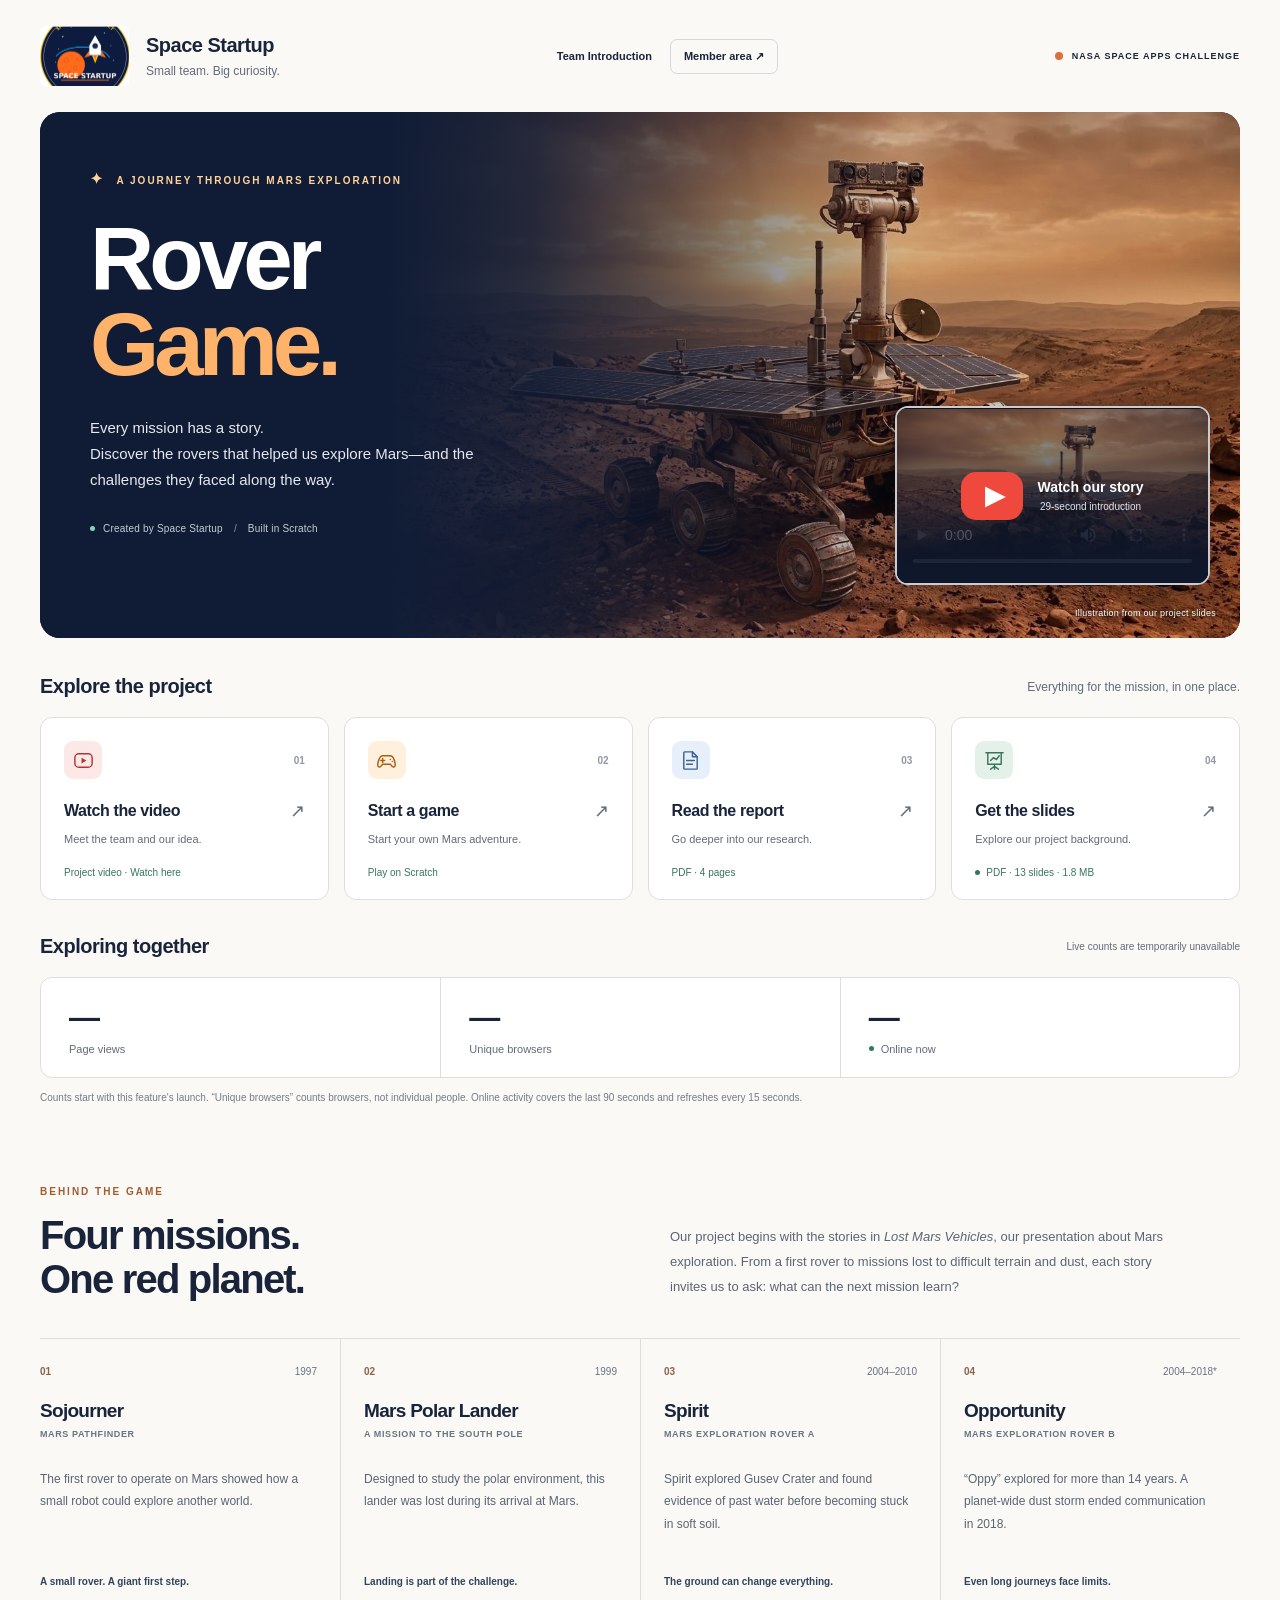
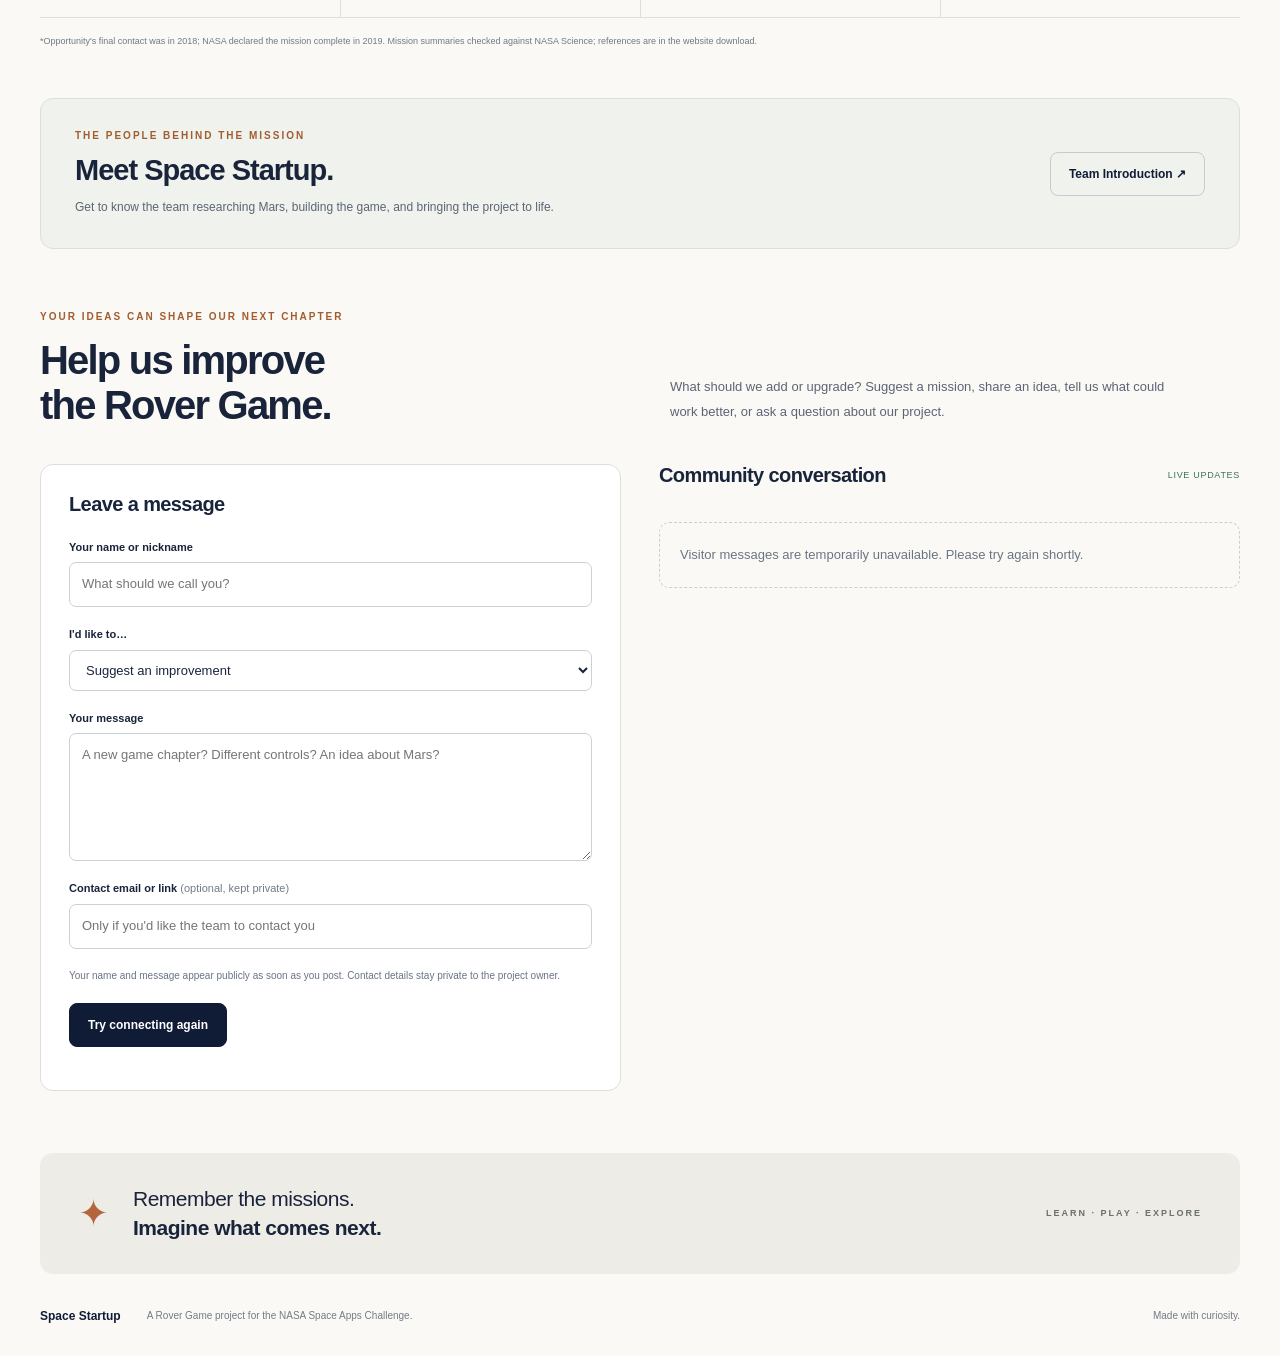
==== index.html @ f933e81b "Update Rover game link and connect report and slide PDFs" ====
<!doctype html>
<html lang="en">
<head>
  <meta charset="utf-8">
  <meta name="viewport" content="width=device-width, initial-scale=1">
  <meta name="theme-color" content="#101c36">
  <meta name="description" content="Explore the stories of Mars missions with Space Startup's Rover Game. Find our Scratch game, project video, report, and presentation.">
  <title>Rover Game | Space Startup</title>
  <link rel="icon" href="assets/space-startup-logo.png" type="image/png">
  <link rel="stylesheet" href="styles.css?v=community-20261114">
  <script src="links.js?v=resources-20261115" defer></script>
  <script src="community.js" defer></script>
</head>
<body>
  <a class="skip-link" href="#main">Skip to content</a>
  <header class="site-header wrap">
    <div class="brand">
      <img src="assets/space-startup-logo.png" width="89" height="61" alt="Space Startup team logo">
      <div><strong>Space Startup</strong><span>Small team. Big curiosity.</span></div>
    </div>
    <nav class="header-links" aria-label="Project navigation"><a href="team.html">Team Introduction</a><a href="https://space-startup-rover.lichen676.chatgpt.site/members" target="_blank" rel="noopener noreferrer">Member area ↗</a></nav>
    <span class="challenge"><span class="orbit-dot" aria-hidden="true"></span>NASA Space Apps Challenge</span>
  </header>

  <main id="main">
    <section class="hero wrap" aria-labelledby="project-title">
      <img class="hero-image" src="assets/rover-hero.webp" width="1376" height="768" alt="Illustration of a rover on a rocky Martian landscape, from our project presentation" fetchpriority="high">
      <div class="hero-shade"></div>
      <div class="hero-content">
        <p class="eyebrow"><span aria-hidden="true">✦</span> A journey through Mars exploration</p>
        <h1 id="project-title"><a href="https://scratch.mit.edu/projects/1440501370" target="_blank" rel="noopener noreferrer" style="text-decoration:none">Rover<span>Game.</span></a></h1>
        <p class="hero-intro">Every mission has a story.<br>Discover the rovers that helped us explore Mars—and the challenges they faced along the way.</p>
        <div class="mission-tag"><span class="tag-dot" aria-hidden="true"></span> Created by Space Startup <span aria-hidden="true">/</span> Built in Scratch</div>
      </div>
      <div class="hero-video" id="project-video">
        <video id="banner-video" controls playsinline preload="metadata" poster="assets/rover-hero.webp" aria-label="Space Startup project introduction">
          <source src="https://space-startup-rover.lichen676.chatgpt.site/media/112.mp4" type="video/mp4">
          Your browser cannot play this video. <a href="https://space-startup-rover.lichen676.chatgpt.site/media/112.mp4">Open the project video</a>.
        </video>
        <button class="video-start" id="video-start" type="button" aria-label="Play our 29-second project introduction"><span class="play-disc" aria-hidden="true">▶</span><span>Watch our story <small>29-second introduction</small></span></button>
      </div>
      <span class="image-caption">Illustration from our project slides</span>
    </section>

    <section class="resources wrap" aria-labelledby="resources-title">
      <div class="section-top"><h2 id="resources-title">Explore the project</h2><span>Everything for the mission, in one place.</span></div>
      <div class="resource-grid">
        <a id="youtube-link" class="resource available" href="https://space-startup-rover.lichen676.chatgpt.site/media/112.mp4" target="_blank" rel="noopener noreferrer" aria-describedby="youtube-status">
          <div class="resource-top"><span class="resource-icon video-icon" aria-hidden="true"><svg viewBox="0 0 24 24"><rect x="3" y="5" width="18" height="14" rx="4"/><path d="m10 9 5 3-5 3Z"/></svg></span><span class="resource-number">01</span></div>
          <h3>Watch the video <span aria-hidden="true">↗</span></h3><p>Meet the team and our idea.</p><span id="youtube-status" class="link-status">Project video · Watch here</span>
        </a>
        <a id="scratch-link" class="resource available" href="https://scratch.mit.edu/projects/1440501370" target="_blank" rel="noopener noreferrer" aria-describedby="scratch-status">
          <div class="resource-top"><span class="resource-icon game-icon" aria-hidden="true"><svg viewBox="0 0 24 24"><path d="M8 7h8c3 0 4 3 5 8 .7 4-2 5-4 2l-1-1H8l-1 1c-2 3-4.7 2-4-2 1-5 2-8 5-8Z"/><path d="M8 10v4m-2-2h4m6-1h.01M18 13h.01"/></svg></span><span class="resource-number">02</span></div>
          <h3>Start a game <span aria-hidden="true">↗</span></h3><p>Start your own Mars adventure.</p><span id="scratch-status" class="link-status">Play on Scratch</span>
        </a>
        <a id="report-link" class="resource available" href="assets/mars%20rover%20story.docx.pdf" target="_blank" rel="noopener noreferrer" aria-describedby="report-status">
          <div class="resource-top"><span class="resource-icon report-icon" aria-hidden="true"><svg viewBox="0 0 24 24"><path d="M14 3H6a1 1 0 0 0-1 1v16a1 1 0 0 0 1 1h12a1 1 0 0 0 1-1V8Z"/><path d="M14 3v5h5M8 12h8m-8 4h6"/></svg></span><span class="resource-number">03</span></div>
          <h3>Read the report <span aria-hidden="true">↗</span></h3><p>Go deeper into our research.</p><span id="report-status" class="link-status">PDF · 4 pages</span>
        </a>
        <a class="resource available" href="assets/Rover%20presentation%202026.pdf" target="_blank" rel="noopener noreferrer" aria-describedby="slides-status">
          <div class="resource-top"><span class="resource-icon slides-icon" aria-hidden="true"><svg viewBox="0 0 24 24"><path d="M3 4h18M5 4v12h14V4M12 16v5m-4 0 4-3 4 3M8 12l3-3 3 2 3-4"/></svg></span><span class="resource-number">04</span></div>
          <h3>Get the slides <span aria-hidden="true">↗</span></h3><p>Explore our project background.</p><span id="slides-status" class="link-status"><span class="ready-dot" aria-hidden="true"></span> PDF · 13 slides · 1.8 MB</span>
        </a>
      </div>
    </section>

    <section class="visitor-section wrap" aria-labelledby="visitor-title">
      <div class="section-top"><h2 id="visitor-title">Exploring together</h2><span id="visitor-state">Connecting to live counts…</span></div>
      <div class="visitor-grid" aria-live="off"><div><strong id="count-visits">—</strong><span>Page views</span></div><div><strong id="count-browsers">—</strong><span>Unique browsers</span></div><div><strong id="count-online">—</strong><span><i class="ready-dot" aria-hidden="true"></i> Online now</span></div></div>
      <p class="visitor-note">Counts start with this feature's launch. “Unique browsers” counts browsers, not individual people. Online activity covers the last 90 seconds and refreshes every 15 seconds.</p>
    </section>

    <section class="background wrap" aria-labelledby="background-title">
      <div class="background-heading"><div><p class="eyebrow dark">Behind the game</p><h2 id="background-title">Four missions.<br>One red planet.</h2></div><p>Our project begins with the stories in <em>Lost Mars Vehicles</em>, our presentation about Mars exploration. From a first rover to missions lost to difficult terrain and dust, each story invites us to ask: what can the next mission learn?</p></div>
      <div class="mission-grid">
        <article class="mission"><div class="mission-year">01 <span>1997</span></div><h3>Sojourner</h3><span class="mission-label">Mars Pathfinder</span><p>The first rover to operate on Mars showed how a small robot could explore another world.</p><span class="lesson">A small rover. A giant first step.</span></article>
        <article class="mission"><div class="mission-year">02 <span>1999</span></div><h3>Mars Polar Lander</h3><span class="mission-label">A mission to the south pole</span><p>Designed to study the polar environment, this lander was lost during its arrival at Mars.</p><span class="lesson">Landing is part of the challenge.</span></article>
        <article class="mission"><div class="mission-year">03 <span>2004–2010</span></div><h3>Spirit</h3><span class="mission-label">Mars Exploration Rover A</span><p>Spirit explored Gusev Crater and found evidence of past water before becoming stuck in soft soil.</p><span class="lesson">The ground can change everything.</span></article>
        <article class="mission"><div class="mission-year">04 <span>2004–2018*</span></div><h3>Opportunity</h3><span class="mission-label">Mars Exploration Rover B</span><p>“Oppy” explored for more than 14 years. A planet-wide dust storm ended communication in 2018.</p><span class="lesson">Even long journeys face limits.</span></article>
      </div>
      <p class="mission-note">*Opportunity's final contact was in 2018; NASA declared the mission complete in 2019. Mission summaries checked against NASA Science; references are in the website download.</p>
    </section>

    <section class="team-preview wrap">
      <div><p class="eyebrow dark">The people behind the mission</p><h2>Meet Space Startup.</h2><p>Get to know the team researching Mars, building the game, and bringing the project to life.</p></div><a class="project-button secondary" href="team.html">Team Introduction ↗</a>
    </section>

    <section class="community wrap" id="community" aria-labelledby="community-title">
      <div class="background-heading"><div><p class="eyebrow dark">Your ideas can shape our next chapter</p><h2 id="community-title">Help us improve<br>the Rover Game.</h2></div><p>What should we add or upgrade? Suggest a mission, share an idea, tell us what could work better, or ask a question about our project.</p></div>
      <div class="community-grid">
        <form id="review-form" class="review-form">
          <h3>Leave a message</h3>
          <label>Your name or nickname<input name="name" required minlength="2" maxlength="50" autocomplete="nickname" placeholder="What should we call you?"></label>
          <label>I'd like to…<select name="kind"><option value="suggestion">Suggest an improvement</option><option value="question">Ask a question</option><option value="comment">Share feedback</option></select></label>
          <label>Your message<textarea name="message" required minlength="10" maxlength="2000" rows="5" placeholder="A new game chapter? Different controls? An idea about Mars?"></textarea></label>
          <label>Contact email or link <span class="optional">(optional, kept private)</span><input name="contact" maxlength="200" placeholder="Only if you'd like the team to contact you"></label>
          <div class="form-trap" aria-hidden="true"><label>Website<input name="website" tabindex="-1" autocomplete="off"></label></div>
          <p class="form-note">Your name and message appear publicly as soon as you post. Contact details stay private to the project owner.</p>
          <button class="project-button" id="review-submit" type="submit" disabled>Connecting…</button><p id="review-status" role="status" aria-live="polite"></p>
        </form>
        <div class="conversation"><div class="conversation-heading"><h3>Community conversation</h3><span class="live-badge">Live updates</span></div><div id="review-feed" aria-live="polite"><p class="empty-state">Loading visitor messages…</p></div><button class="project-button secondary" id="more-reviews" type="button" hidden>Load earlier messages</button></div>
      </div>
    </section>

    <section class="closing wrap" aria-label="Our project purpose"><span class="closing-star" aria-hidden="true">✦</span><p>Remember the missions.<br><strong>Imagine what comes next.</strong></p><span class="closing-label">LEARN · PLAY · EXPLORE</span></section>
  </main>

  <footer class="site-footer wrap"><strong>Space Startup</strong><span>A Rover Game project for the NASA Space Apps Challenge.</span><span class="footer-end">Made with curiosity.</span></footer>
</body>
</html>
---- styles.css ----
:root{--navy:#101c36;--ink:#19243b;--muted:#626b79;--paper:#faf9f6;--orange:#ffae62;--line:#dedfdc}*{box-sizing:border-box}html{scroll-behavior:smooth}body{margin:0;background:var(--paper);color:var(--ink);font-family:Arial,Helvetica,sans-serif;-webkit-font-smoothing:antialiased}.wrap{width:min(1200px,calc(100% - 64px));margin-inline:auto}a{color:inherit}.skip-link{position:absolute;top:-80px;left:16px;z-index:10;background:white;padding:14px}.skip-link:focus{top:10px}:focus-visible{outline:3px solid #007c9a;outline-offset:5px}.site-header{display:flex;align-items:center;justify-content:space-between;min-height:112px;gap:24px}.brand{display:flex;align-items:center;gap:17px}.brand img{object-fit:contain;border-radius:6px}.brand strong{display:block;font-size:20px;letter-spacing:-.5px}.brand span{display:block;font-size:12px;color:var(--muted);margin-top:7px}.challenge{display:flex;align-items:center;gap:9px;font-size:11px;font-weight:700;letter-spacing:1.4px;text-transform:uppercase}.orbit-dot{width:8px;height:8px;background:#da6f3c;border-radius:100%}.hero{position:relative;isolation:isolate;min-height:526px;overflow:hidden;border-radius:20px;background:var(--navy)}.hero-image{position:absolute;z-index:-3;width:74%;height:100%;inset:0 0 0 auto;object-fit:cover;object-position:58% center}.hero-shade{position:absolute;inset:0;z-index:-2;background:linear-gradient(90deg,#101c36 1%,#101c36 29%,rgba(16,28,54,.88) 41%,rgba(16,28,54,.16) 72%,rgba(16,28,54,.06))}.hero-content{padding:55px 50px 54px;width:58%;color:white}.eyebrow{margin:0 0 24px;color:#ffd399;font-size:10px;font-weight:700;letter-spacing:2px;line-height:1.6;text-transform:uppercase}.eyebrow span{margin-right:7px;font-size:15px}h1{font-size:89px;line-height:.97;letter-spacing:-5px;margin:0 0 27px;font-weight:800}h1 span{display:block;color:#ffb26a}.hero-intro{max-width:385px;line-height:1.75;font-size:15px;color:#e5e8ee;margin:0}.mission-tag{display:flex;align-items:center;gap:8px;flex-wrap:wrap;margin-top:30px;font-size:10px;letter-spacing:.2px;color:#c6ccd8}.tag-dot{height:5px;width:5px;flex:none;border-radius:50%;background:#80d4c0}.mission-tag>span:last-child{color:#8992a5;margin-inline:3px}.image-caption{position:absolute;bottom:20px;right:24px;font-size:9px;letter-spacing:.25px;color:#fff;text-shadow:0 1px 4px #000}.resources{padding-top:37px}.section-top{display:flex;justify-content:space-between;align-items:center;gap:20px;margin-bottom:19px}.section-top h2{font-size:20px;margin:0;letter-spacing:-.5px}.section-top>span{font-size:12px;color:var(--muted)}.resource-grid{display:grid;grid-template-columns:repeat(4,minmax(0,1fr));gap:15px}.resource{display:block;min-width:0;padding:23px 23px 21px;border:1px solid var(--line);border-radius:12px;background:#fff;text-decoration:none;transition:transform .18s,border-color .18s,box-shadow .18s}.resource.pending{cursor:default}.resource.available:hover{transform:translateY(-4px);border-color:#b4b9c3;box-shadow:0 8px 24px #1420390c}.resource-top{display:flex;align-items:center;justify-content:space-between;margin-bottom:21px}.resource-number{font-size:10px;color:#9298a2;font-weight:600}.resource-icon{display:flex;align-items:center;justify-content:center;width:38px;height:38px;border-radius:9px}.resource-icon svg{width:23px;height:23px;stroke:currentColor;stroke-width:1.5;stroke-linejoin:round;stroke-linecap:round;fill:none}.video-icon{background:#fce8e6;color:#b73338}.video-icon svg path{fill:currentColor;stroke:none}.game-icon{background:#fff0dd;color:#a76011}.report-icon{background:#e7effa;color:#3a6394}.slides-icon{background:#e4f1e9;color:#37765b}.resource h3{margin:0 0 9px;font-size:16px;letter-spacing:-.4px;display:flex;align-items:center;justify-content:space-between;gap:6px}.resource h3 span{font-size:18px;font-weight:400;color:#626c7a}.resource>p{font-size:11px;line-height:1.6;margin:0 0 18px;color:var(--muted)}.link-status{display:flex;align-items:center;gap:6px;font-size:10px;font-weight:500;color:#68717e}.available .link-status{color:#37765b}.ready-dot{width:5px;height:5px;flex:none;background:#37765b;border-radius:50%}.background{padding-top:78px;padding-bottom:49px}.background-heading{display:grid;grid-template-columns:1fr 1fr;gap:60px;align-items:end;margin-bottom:36px}.eyebrow.dark{color:#a25c2e;margin-bottom:13px}.background-heading h2{font-size:40px;line-height:1.12;letter-spacing:-1.8px;margin:0}.background-heading>p{font-size:13px;line-height:1.9;color:#5c6574;max-width:495px;margin:0 0 3px}.mission-grid{display:grid;grid-template-columns:repeat(4,minmax(0,1fr));border-top:1px solid var(--line);border-bottom:1px solid var(--line)}.mission{padding:27px 23px 27px 0;min-width:0}.mission+.mission{border-left:1px solid var(--line);padding-left:23px}.mission-year{display:flex;justify-content:space-between;font-size:10px;color:#8f6348;font-weight:700;margin-bottom:23px}.mission-year span{font-weight:400;color:#6b7280}.mission h3{margin:0 0 7px;font-size:19px;letter-spacing:-.7px}.mission-label{display:block;font-size:9px;font-weight:700;color:#6a7380;text-transform:uppercase;letter-spacing:.6px;min-height:24px}.mission p{font-size:12px;line-height:1.85;color:#5a6473;margin:15px 0 18px;min-height:88px}.lesson{display:block;font-size:10px;line-height:1.6;font-weight:700;color:#34435c}.mission-note{margin:15px 0 0;font-size:9px;line-height:1.8;color:#707986;max-width:850px}.closing{display:flex;align-items:center;gap:24px;background:#edece7;padding:31px 38px;border-radius:13px}.closing-star{font-size:37px;color:#b5653d}.closing p{font-size:21px;line-height:1.4;margin:0;letter-spacing:-.5px}.closing p strong{font-weight:700}.closing-label{margin-left:auto;font-size:9px;font-weight:700;letter-spacing:2px;color:#6b706e}.site-footer{padding-block:33px 30px;display:flex;align-items:center;gap:26px;font-size:10px;color:#737b87;line-height:1.6}.site-footer strong{font-size:12px;color:var(--navy)}.footer-end{margin-left:auto}
@media(min-width:1500px){.wrap{width:1240px}.hero{min-height:555px}.hero-content{padding-top:62px}h1{font-size:96px}}
@media(max-width:1000px){.wrap{width:calc(100% - 44px)}.hero-content{padding-inline:36px;width:66%}h1{font-size:78px}.hero-image{width:85%}.hero-shade{background:linear-gradient(90deg,#101c36 1%,#101c36f0 30%,#101c3699 63%,#101c3622)}.resource{padding:19px 17px}.resource h3{font-size:14px}.link-status{font-size:9px}.background-heading{gap:35px}.mission{padding-right:16px}.mission+.mission{padding-left:16px}.mission h3{font-size:17px}.mission p{min-height:111px}}
@media(max-width:760px){.site-header{min-height:99px}.brand{gap:11px}.brand img{width:73px;height:50px}.brand strong{font-size:17px}.brand span{font-size:10px}.challenge{max-width:145px;font-size:9px;line-height:1.7;letter-spacing:1px}.hero{min-height:510px}.hero-content{width:82%;padding:43px 30px 68px}.hero-image{width:100%;object-position:68% center}.hero-shade{background:linear-gradient(90deg,#101c36f7,#101c36c4 52%,#101c3655)}h1{font-size:74px}.hero-intro{font-size:14px;max-width:350px}.resource-grid{grid-template-columns:repeat(2,minmax(0,1fr));gap:13px}.resource{padding:22px}.resource h3{font-size:16px}.resource>p{font-size:12px}.link-status{font-size:10px}.section-top>span{display:none}.background{padding-top:54px}.background-heading{grid-template-columns:1fr;gap:23px;margin-bottom:27px}.background-heading h2{font-size:36px}.background-heading>p{max-width:100%}.mission-grid{grid-template-columns:repeat(2,minmax(0,1fr))}.mission{padding:24px 22px 24px 0}.mission+.mission{padding-left:22px}.mission:nth-child(3){padding-left:0;border-left:0}.mission:nth-child(n+3){border-top:1px solid var(--line)}.mission p{min-height:67px}.mission h3{font-size:19px}.closing{padding:26px;gap:18px}.closing p{font-size:19px}.closing-label{display:none}.site-footer{gap:13px;flex-wrap:wrap}.footer-end{display:none}}
@media(max-width:420px){.wrap{width:calc(100% - 32px)}.brand span{display:none}.challenge{font-size:8px;max-width:126px}.brand img{width:65px;height:45px}.brand strong{font-size:15px}.site-header{min-height:86px;gap:12px}.hero{border-radius:13px;min-height:485px}.hero-content{width:100%;padding:35px 25px 61px}.eyebrow{font-size:9px;letter-spacing:1.3px}h1{font-size:69px;letter-spacing:-4px}.hero-intro{font-size:13px;max-width:285px}.mission-tag{max-width:240px;line-height:1.7}.image-caption{font-size:8px;right:16px;bottom:15px}.resources{padding-top:29px}.resource{padding:17px 14px}.resource h3{font-size:14px}.resource>p{font-size:10px}.link-status{font-size:9px}.resource-top{margin-bottom:17px}.mission{padding-right:15px}.mission+.mission{padding-left:15px}.mission h3{font-size:17px}.mission-label{font-size:8px;line-height:1.7}.mission p{font-size:11px;min-height:85px}.lesson{font-size:9px}.mission-year{font-size:9px}.closing{padding:23px 20px}.closing p{font-size:17px}.closing-star{font-size:28px}.site-footer{padding-block:25px}.site-footer>span{width:100%}}
@media(prefers-reduced-motion:reduce){html{scroll-behavior:auto}.resource{transition:none}}

/* Shared community features */
.header-links{display:flex;align-items:center;gap:18px;font-size:11px;font-weight:700}.header-links a{text-decoration:none;white-space:nowrap}.header-links a:last-child{padding:10px 13px;border:1px solid #d4d7dd;border-radius:7px}.challenge{font-size:9px;letter-spacing:1px}
.hero-video{position:absolute;right:30px;bottom:53px;width:315px;border:2px solid #ffffffc9;border-radius:13px;overflow:hidden;background:#0a1020;box-shadow:0 12px 40px #0005;scroll-margin-top:25px}.hero-video video{display:block;width:100%;aspect-ratio:16/9;object-fit:contain;background:#05080f}.video-start{position:absolute;inset:0;width:100%;display:flex;align-items:center;justify-content:center;gap:14px;background:linear-gradient(0deg,#111b32df,#111b3266);color:white;border:0;cursor:pointer;font:700 14px Arial}.video-start[hidden]{display:none}.play-disc{display:grid;place-items:center;width:62px;height:48px;border-radius:15px;background:#ef493e;color:white;font-size:25px;padding-left:4px}.video-start small{display:block;margin-top:6px;font-size:10px;font-weight:400;color:#e1e6ee}.hero-content{width:60%}.visitor-section{padding-top:35px}.visitor-grid{display:grid;grid-template-columns:repeat(3,1fr);border:1px solid var(--line);border-radius:12px;background:#fff}.visitor-grid>div{padding:22px 28px}.visitor-grid>div+div{border-left:1px solid var(--line)}.visitor-grid strong{display:block;font-size:31px;letter-spacing:-1px;font-variant-numeric:tabular-nums}.visitor-grid span{display:flex;align-items:center;gap:7px;color:var(--muted);font-size:11px;margin-top:7px}.visitor-note{font-size:10px;line-height:1.7;color:#747b86;margin:11px 0 0}.visitor-section .section-top>span{font-size:10px}.team-preview{display:flex;align-items:center;justify-content:space-between;gap:30px;padding:29px 34px;border:1px solid #dbdedb;background:#eff2ed;border-radius:13px;margin-bottom:60px}.team-preview .eyebrow{margin-bottom:10px}.team-preview h2{margin:0 0 10px;font-size:29px;letter-spacing:-1px}.team-preview p:last-child{font-size:12px;line-height:1.8;margin:0;color:#5c6574;max-width:650px}.project-button{display:inline-flex;align-items:center;justify-content:center;gap:7px;border:1px solid var(--navy);background:var(--navy);color:white;border-radius:8px;text-decoration:none;padding:12px 18px;cursor:pointer;font:700 12px/1.5 Arial;white-space:nowrap}.project-button.secondary{background:transparent;color:var(--navy);border-color:#c4cbd3}.project-button:disabled{opacity:.6;cursor:wait}.community{padding-bottom:62px}.community-grid{display:grid;grid-template-columns:1fr 1fr;gap:38px}.review-form{padding:28px;border:1px solid var(--line);background:#fff;border-radius:13px;align-self:start}.review-form h3,.conversation h3{margin:0 0 22px;font-size:20px;letter-spacing:-.6px}.review-form label{display:block;margin-bottom:18px;font-size:11px;font-weight:700;line-height:1.7}.optional{font-weight:400;color:#727b87}.review-form input,.review-form select,.review-form textarea{width:100%;display:block;font:13px/1.6 Arial;color:var(--ink);padding:11px 12px;border:1px solid #ccd1d7;background:#fff;border-radius:7px;margin-top:6px}.review-form textarea{resize:vertical}.form-note{font-size:10px;color:#697484;line-height:1.8;margin-bottom:18px}.form-trap{position:absolute;left:-10000px;width:1px;height:1px;overflow:hidden}.review-form #review-status{font-size:12px;line-height:1.7;margin:15px 0 0}.error-message{color:#a4382d!important}.conversation{min-width:0}.conversation-heading{display:flex;align-items:center;justify-content:space-between;gap:15px}.live-badge{font-size:9px;white-space:nowrap;letter-spacing:.7px;text-transform:uppercase;color:#37765b;margin-bottom:22px}.review-entry{padding:22px 0;border-top:1px solid var(--line)}.review-entry:first-child{padding-top:0;border-top:0}.review-entry h4{font-size:14px;margin:0}.review-meta{display:flex;align-items:center;flex-wrap:wrap;gap:8px;font-size:10px;color:#777f8b;margin:9px 0}.review-kind{padding:4px 7px;border-radius:5px;background:#e8eef5;color:#405a7c;font-size:9px;text-transform:capitalize}.review-message{font-size:13px;line-height:1.85;white-space:pre-wrap;overflow-wrap:anywhere;margin:10px 0 0}.team-reply{margin:15px 0 0;padding:13px 16px;background:#eaf0eb;border-radius:8px;font-size:12px;line-height:1.8;white-space:pre-wrap;overflow-wrap:anywhere}.team-reply strong{display:block;font-size:10px;margin-bottom:5px;color:#3e6752}.empty-state{font-size:13px;line-height:1.9;color:#6a7584;padding:20px;border:1px dashed #c9cfd5;border-radius:10px}.team-main{padding-block:35px 65px}.team-main h1{font-size:clamp(43px,6vw,70px);line-height:1.05;letter-spacing:-3px;margin:18px 0 23px;color:var(--navy)}.team-lead{font-size:15px;line-height:1.9;max-width:700px;color:#5c6778}.team-grid{display:grid;grid-template-columns:repeat(3,minmax(0,1fr));gap:24px;margin-top:35px}.member-card{border:1px solid var(--line);border-radius:14px;overflow:hidden;background:white;min-width:0}.member-photo{width:100%;height:230px;object-fit:cover;background:#eee;display:block}.member-copy{padding:24px}.member-copy h2{font-size:22px;letter-spacing:-.6px;margin:0 0 9px}.member-role{font-size:11px;font-weight:700;color:#a26038;line-height:1.7;margin:0 0 14px}.member-bio{font-size:13px;color:#5f6978;line-height:1.9;white-space:pre-wrap;overflow-wrap:anywhere}.member-github{display:inline-block;font-size:11px;color:#55647b;margin-top:12px}.team-notice{margin-top:40px;padding:22px 25px;border-radius:10px;background:#eceee8;font-size:12px;line-height:1.8}.team-notice a{font-weight:700}.team-grid>.empty-state{grid-column:1/-1}
@media(max-width:1050px){.challenge{display:none}.hero-content{width:65%}.hero-video{width:260px;right:24px;bottom:40px}.hero-intro{max-width:360px}.header-links{gap:14px}}
@media(max-width:760px){.hero-content{width:100%;padding-bottom:27px}.hero-video{position:relative;width:min(360px,calc(100% - 60px));right:auto;bottom:auto;margin:0 30px 46px}.hero{height:auto;min-height:0}.hero-image{height:100%}.hero-intro{max-width:420px}.hero .image-caption{bottom:15px}.header-links{font-size:10px;gap:13px}.header-links a:last-child{padding:8px}.community-grid{grid-template-columns:1fr;gap:30px}.team-preview{align-items:flex-start;padding:25px;flex-direction:column;margin-bottom:43px;gap:21px}.visitor-grid>div{padding:18px}.visitor-grid strong{font-size:26px}.visitor-grid span{font-size:10px}.team-grid{grid-template-columns:repeat(2,minmax(0,1fr))}.team-main{padding-top:25px}.member-photo{height:200px}}
@media(max-width:470px){.site-header{flex-wrap:wrap;padding-block:15px;gap:14px}.header-links{margin-left:auto;gap:12px}.header-links a:first-child{max-width:86px;white-space:normal;line-height:1.6}.brand{gap:8px}.brand strong{font-size:14px}.brand img{width:58px;height:40px}.hero-content{padding-bottom:24px}.hero-video{width:calc(100% - 50px);margin:0 25px 40px}.hero-intro{max-width:300px}.visitor-grid>div{padding:16px 12px}.visitor-grid span{font-size:9px}.visitor-note{font-size:9px}.review-form{padding:22px}.community .background-heading h2{font-size:33px}.conversation h3{font-size:18px}.team-grid{grid-template-columns:1fr}.member-photo{height:280px}.team-main h1{letter-spacing:-2px}.team-lead{font-size:13px}}


.project-button[hidden]{display:none}
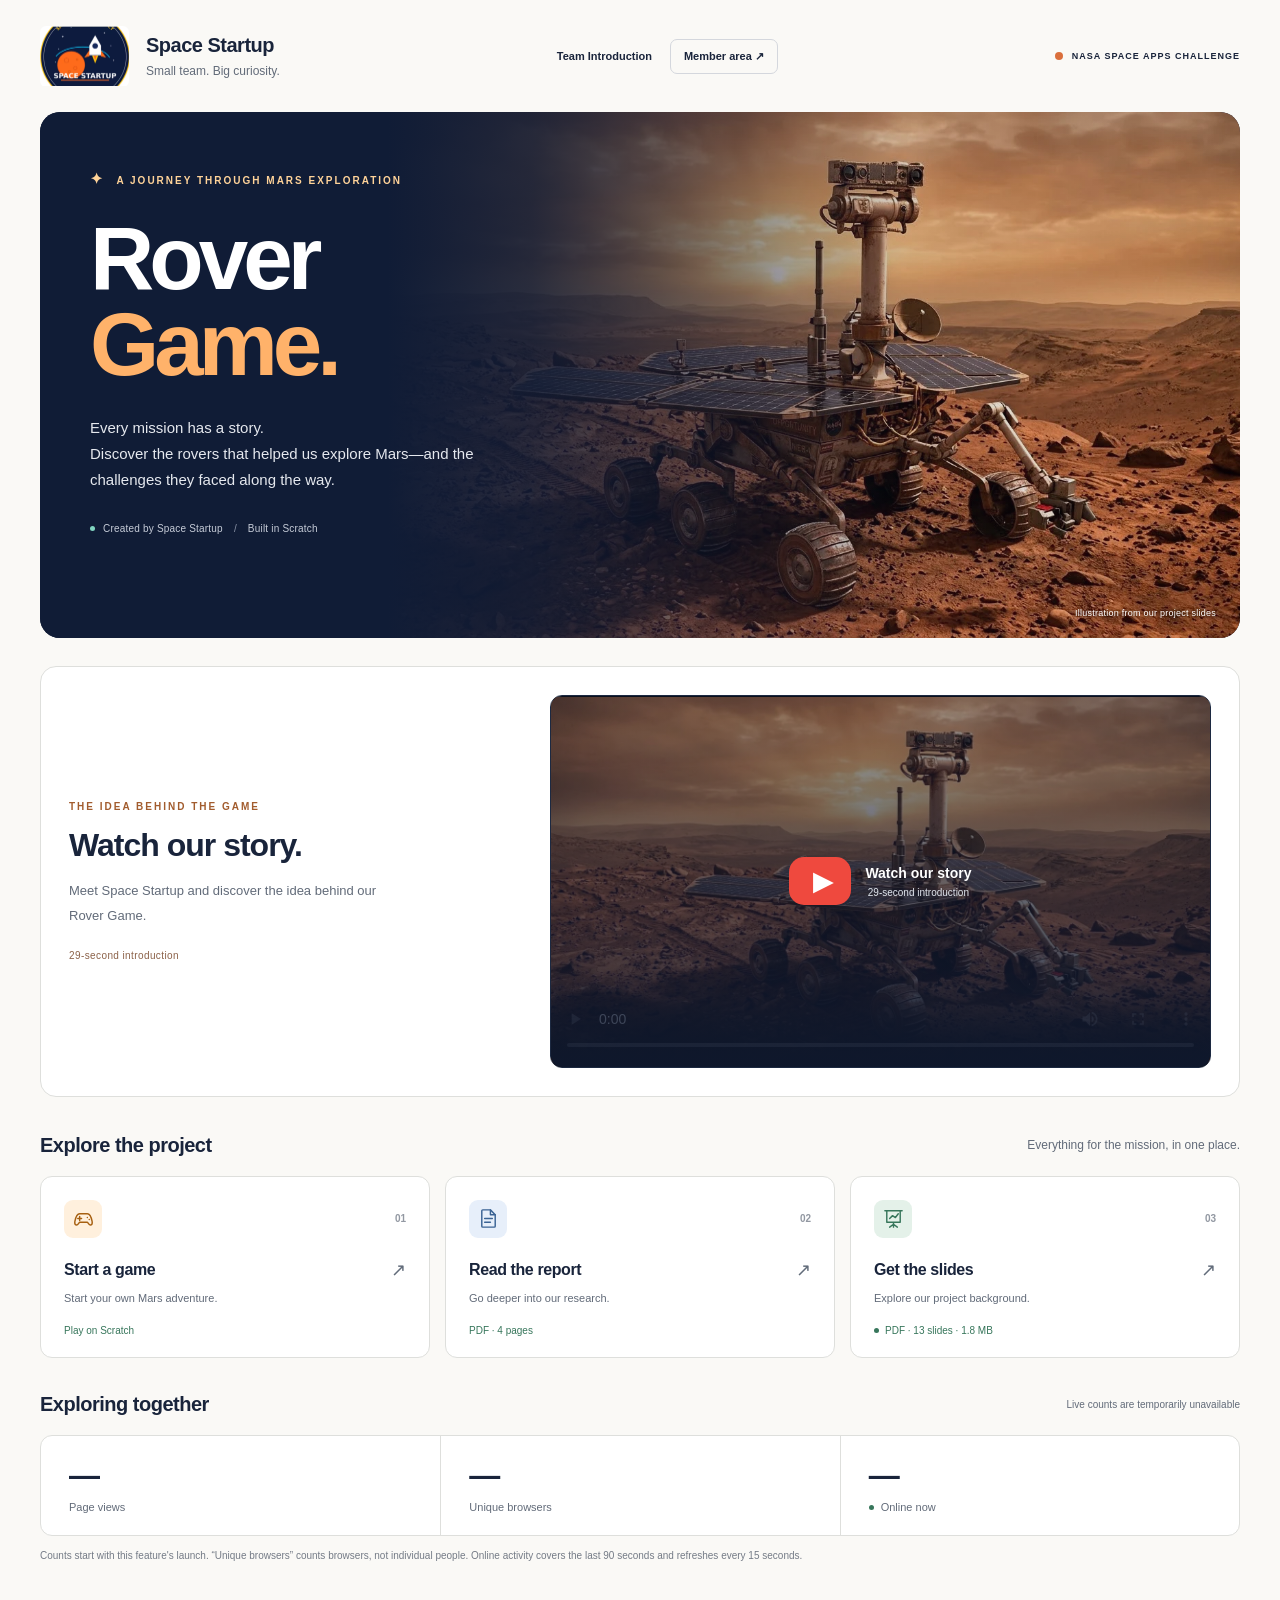
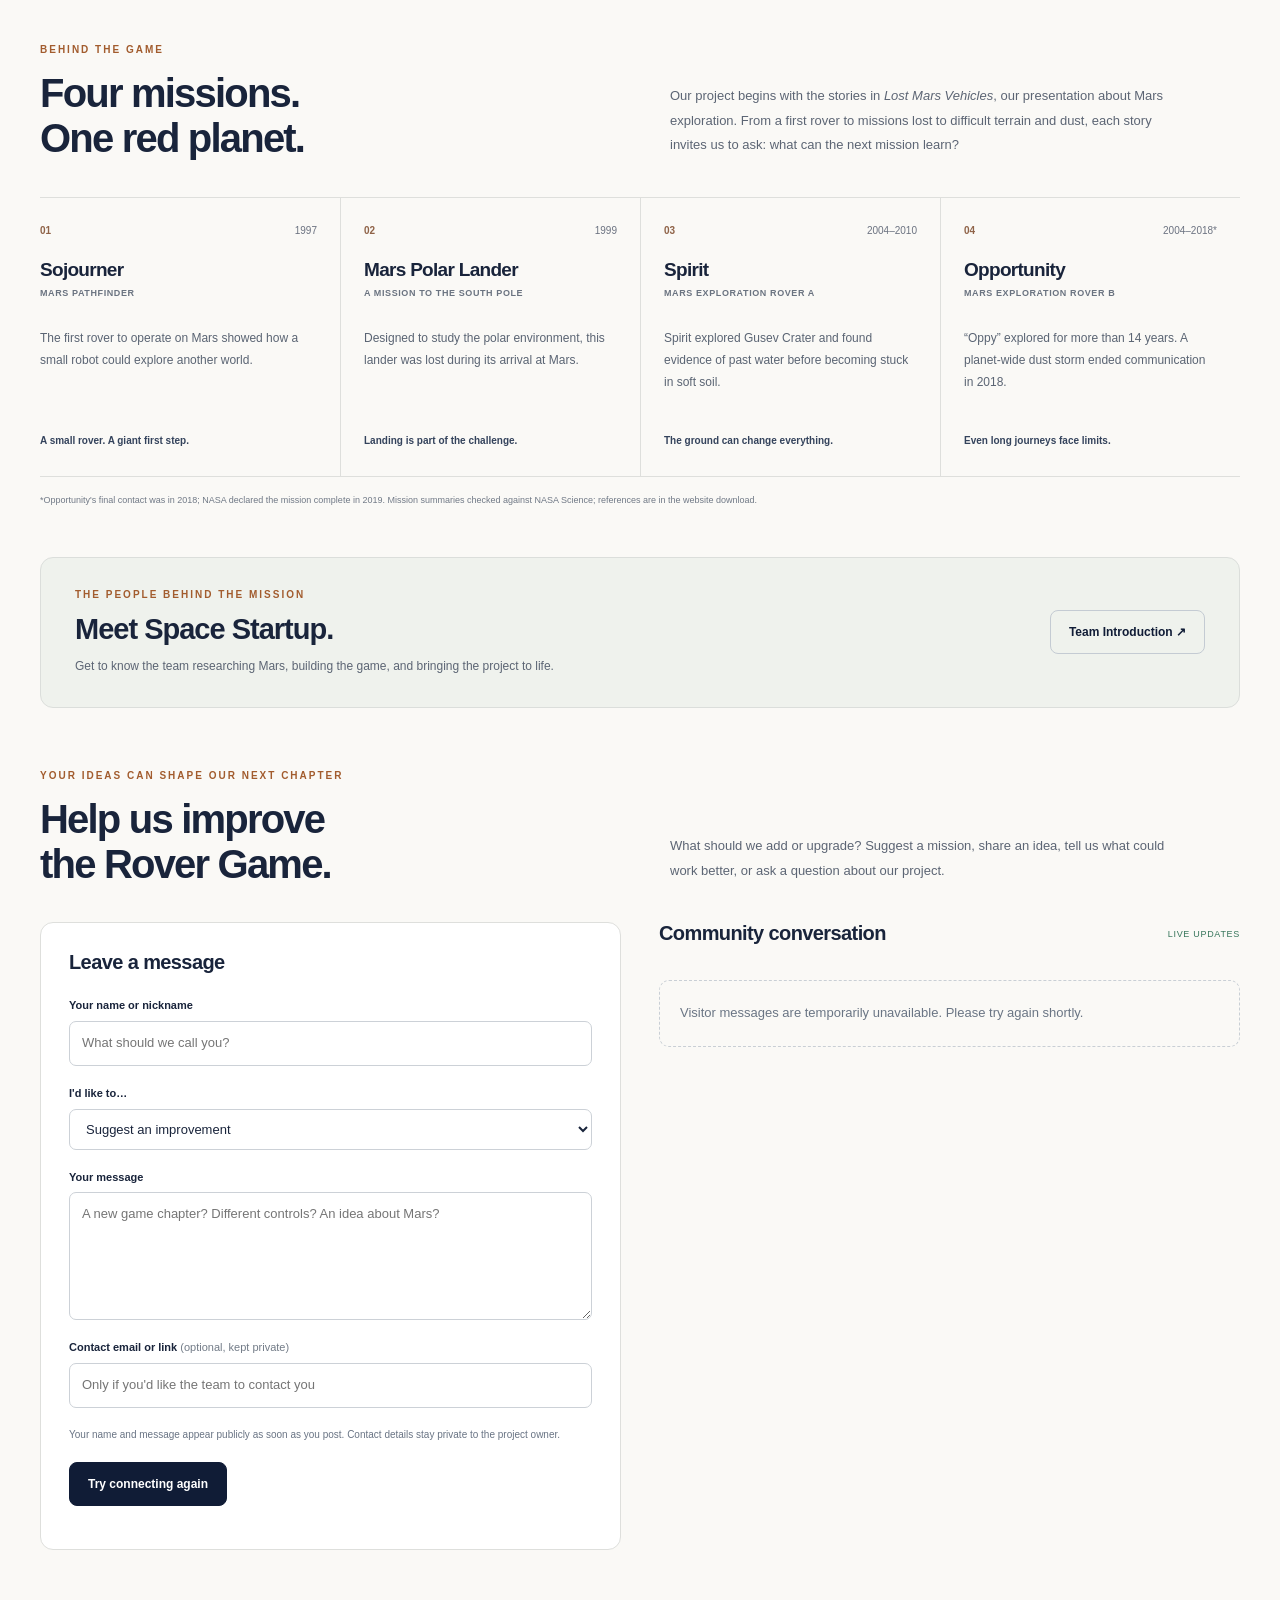
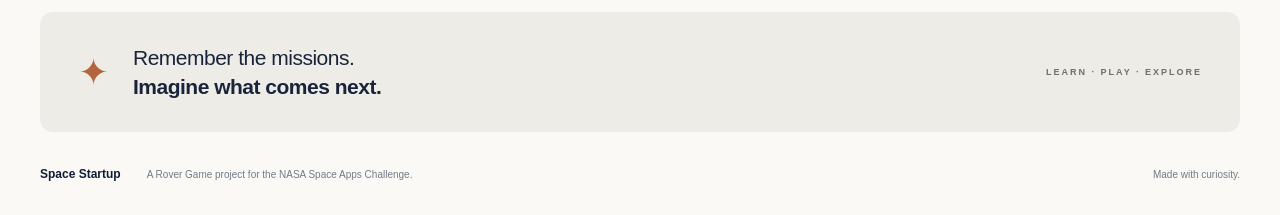
==== commit ba7bf864: "Move project video below the banner and simplify project links" ====
--- a/index.html
+++ b/index.html
@@ -7,7 +7,7 @@
   <meta name="description" content="Explore the stories of Mars missions with Space Startup's Rover Game. Find our Scratch game, project video, report, and presentation.">
   <title>Rover Game | Space Startup</title>
   <link rel="icon" href="assets/space-startup-logo.png" type="image/png">
-  <link rel="stylesheet" href="styles.css?v=community-20261114">
+  <link rel="stylesheet" href="styles.css?v=video-below-banner-20261115">
   <script src="links.js?v=resources-20261115" defer></script>
   <script src="community.js" defer></script>
 </head>
@@ -32,33 +32,38 @@
         <p class="hero-intro">Every mission has a story.<br>Discover the rovers that helped us explore Mars—and the challenges they faced along the way.</p>
         <div class="mission-tag"><span class="tag-dot" aria-hidden="true"></span> Created by Space Startup <span aria-hidden="true">/</span> Built in Scratch</div>
       </div>
-      <div class="hero-video" id="project-video">
+      <span class="image-caption">Illustration from our project slides</span>
+    </section>
+
+    <section class="project-video-section wrap" id="project-video" aria-labelledby="project-video-title">
+      <div class="project-video-copy">
+        <p class="eyebrow dark">The idea behind the game</p>
+        <h2 id="project-video-title">Watch our story.</h2>
+        <p>Meet Space Startup and discover the idea behind our Rover Game.</p>
+        <span class="video-duration">29-second introduction</span>
+      </div>
+      <div class="project-video-player">
         <video id="banner-video" controls playsinline preload="metadata" poster="assets/rover-hero.webp" aria-label="Space Startup project introduction">
           <source src="https://space-startup-rover.lichen676.chatgpt.site/media/112.mp4" type="video/mp4">
           Your browser cannot play this video. <a href="https://space-startup-rover.lichen676.chatgpt.site/media/112.mp4">Open the project video</a>.
         </video>
         <button class="video-start" id="video-start" type="button" aria-label="Play our 29-second project introduction"><span class="play-disc" aria-hidden="true">▶</span><span>Watch our story <small>29-second introduction</small></span></button>
       </div>
-      <span class="image-caption">Illustration from our project slides</span>
     </section>
 
     <section class="resources wrap" aria-labelledby="resources-title">
       <div class="section-top"><h2 id="resources-title">Explore the project</h2><span>Everything for the mission, in one place.</span></div>
       <div class="resource-grid">
-        <a id="youtube-link" class="resource available" href="https://space-startup-rover.lichen676.chatgpt.site/media/112.mp4" target="_blank" rel="noopener noreferrer" aria-describedby="youtube-status">
-          <div class="resource-top"><span class="resource-icon video-icon" aria-hidden="true"><svg viewBox="0 0 24 24"><rect x="3" y="5" width="18" height="14" rx="4"/><path d="m10 9 5 3-5 3Z"/></svg></span><span class="resource-number">01</span></div>
-          <h3>Watch the video <span aria-hidden="true">↗</span></h3><p>Meet the team and our idea.</p><span id="youtube-status" class="link-status">Project video · Watch here</span>
-        </a>
         <a id="scratch-link" class="resource available" href="https://scratch.mit.edu/projects/1440501370" target="_blank" rel="noopener noreferrer" aria-describedby="scratch-status">
-          <div class="resource-top"><span class="resource-icon game-icon" aria-hidden="true"><svg viewBox="0 0 24 24"><path d="M8 7h8c3 0 4 3 5 8 .7 4-2 5-4 2l-1-1H8l-1 1c-2 3-4.7 2-4-2 1-5 2-8 5-8Z"/><path d="M8 10v4m-2-2h4m6-1h.01M18 13h.01"/></svg></span><span class="resource-number">02</span></div>
+          <div class="resource-top"><span class="resource-icon game-icon" aria-hidden="true"><svg viewBox="0 0 24 24"><path d="M8 7h8c3 0 4 3 5 8 .7 4-2 5-4 2l-1-1H8l-1 1c-2 3-4.7 2-4-2 1-5 2-8 5-8Z"/><path d="M8 10v4m-2-2h4m6-1h.01M18 13h.01"/></svg></span><span class="resource-number">01</span></div>
           <h3>Start a game <span aria-hidden="true">↗</span></h3><p>Start your own Mars adventure.</p><span id="scratch-status" class="link-status">Play on Scratch</span>
         </a>
         <a id="report-link" class="resource available" href="assets/mars%20rover%20story.docx.pdf" target="_blank" rel="noopener noreferrer" aria-describedby="report-status">
-          <div class="resource-top"><span class="resource-icon report-icon" aria-hidden="true"><svg viewBox="0 0 24 24"><path d="M14 3H6a1 1 0 0 0-1 1v16a1 1 0 0 0 1 1h12a1 1 0 0 0 1-1V8Z"/><path d="M14 3v5h5M8 12h8m-8 4h6"/></svg></span><span class="resource-number">03</span></div>
+          <div class="resource-top"><span class="resource-icon report-icon" aria-hidden="true"><svg viewBox="0 0 24 24"><path d="M14 3H6a1 1 0 0 0-1 1v16a1 1 0 0 0 1 1h12a1 1 0 0 0 1-1V8Z"/><path d="M14 3v5h5M8 12h8m-8 4h6"/></svg></span><span class="resource-number">02</span></div>
           <h3>Read the report <span aria-hidden="true">↗</span></h3><p>Go deeper into our research.</p><span id="report-status" class="link-status">PDF · 4 pages</span>
         </a>
         <a class="resource available" href="assets/Rover%20presentation%202026.pdf" target="_blank" rel="noopener noreferrer" aria-describedby="slides-status">
-          <div class="resource-top"><span class="resource-icon slides-icon" aria-hidden="true"><svg viewBox="0 0 24 24"><path d="M3 4h18M5 4v12h14V4M12 16v5m-4 0 4-3 4 3M8 12l3-3 3 2 3-4"/></svg></span><span class="resource-number">04</span></div>
+          <div class="resource-top"><span class="resource-icon slides-icon" aria-hidden="true"><svg viewBox="0 0 24 24"><path d="M3 4h18M5 4v12h14V4M12 16v5m-4 0 4-3 4 3M8 12l3-3 3 2 3-4"/></svg></span><span class="resource-number">03</span></div>
           <h3>Get the slides <span aria-hidden="true">↗</span></h3><p>Explore our project background.</p><span id="slides-status" class="link-status"><span class="ready-dot" aria-hidden="true"></span> PDF · 13 slides · 1.8 MB</span>
         </a>
       </div>
--- a/styles.css
+++ b/styles.css
@@ -1,16 +1,16 @@
-:root{--navy:#101c36;--ink:#19243b;--muted:#626b79;--paper:#faf9f6;--orange:#ffae62;--line:#dedfdc}*{box-sizing:border-box}html{scroll-behavior:smooth}body{margin:0;background:var(--paper);color:var(--ink);font-family:Arial,Helvetica,sans-serif;-webkit-font-smoothing:antialiased}.wrap{width:min(1200px,calc(100% - 64px));margin-inline:auto}a{color:inherit}.skip-link{position:absolute;top:-80px;left:16px;z-index:10;background:white;padding:14px}.skip-link:focus{top:10px}:focus-visible{outline:3px solid #007c9a;outline-offset:5px}.site-header{display:flex;align-items:center;justify-content:space-between;min-height:112px;gap:24px}.brand{display:flex;align-items:center;gap:17px}.brand img{object-fit:contain;border-radius:6px}.brand strong{display:block;font-size:20px;letter-spacing:-.5px}.brand span{display:block;font-size:12px;color:var(--muted);margin-top:7px}.challenge{display:flex;align-items:center;gap:9px;font-size:11px;font-weight:700;letter-spacing:1.4px;text-transform:uppercase}.orbit-dot{width:8px;height:8px;background:#da6f3c;border-radius:100%}.hero{position:relative;isolation:isolate;min-height:526px;overflow:hidden;border-radius:20px;background:var(--navy)}.hero-image{position:absolute;z-index:-3;width:74%;height:100%;inset:0 0 0 auto;object-fit:cover;object-position:58% center}.hero-shade{position:absolute;inset:0;z-index:-2;background:linear-gradient(90deg,#101c36 1%,#101c36 29%,rgba(16,28,54,.88) 41%,rgba(16,28,54,.16) 72%,rgba(16,28,54,.06))}.hero-content{padding:55px 50px 54px;width:58%;color:white}.eyebrow{margin:0 0 24px;color:#ffd399;font-size:10px;font-weight:700;letter-spacing:2px;line-height:1.6;text-transform:uppercase}.eyebrow span{margin-right:7px;font-size:15px}h1{font-size:89px;line-height:.97;letter-spacing:-5px;margin:0 0 27px;font-weight:800}h1 span{display:block;color:#ffb26a}.hero-intro{max-width:385px;line-height:1.75;font-size:15px;color:#e5e8ee;margin:0}.mission-tag{display:flex;align-items:center;gap:8px;flex-wrap:wrap;margin-top:30px;font-size:10px;letter-spacing:.2px;color:#c6ccd8}.tag-dot{height:5px;width:5px;flex:none;border-radius:50%;background:#80d4c0}.mission-tag>span:last-child{color:#8992a5;margin-inline:3px}.image-caption{position:absolute;bottom:20px;right:24px;font-size:9px;letter-spacing:.25px;color:#fff;text-shadow:0 1px 4px #000}.resources{padding-top:37px}.section-top{display:flex;justify-content:space-between;align-items:center;gap:20px;margin-bottom:19px}.section-top h2{font-size:20px;margin:0;letter-spacing:-.5px}.section-top>span{font-size:12px;color:var(--muted)}.resource-grid{display:grid;grid-template-columns:repeat(4,minmax(0,1fr));gap:15px}.resource{display:block;min-width:0;padding:23px 23px 21px;border:1px solid var(--line);border-radius:12px;background:#fff;text-decoration:none;transition:transform .18s,border-color .18s,box-shadow .18s}.resource.pending{cursor:default}.resource.available:hover{transform:translateY(-4px);border-color:#b4b9c3;box-shadow:0 8px 24px #1420390c}.resource-top{display:flex;align-items:center;justify-content:space-between;margin-bottom:21px}.resource-number{font-size:10px;color:#9298a2;font-weight:600}.resource-icon{display:flex;align-items:center;justify-content:center;width:38px;height:38px;border-radius:9px}.resource-icon svg{width:23px;height:23px;stroke:currentColor;stroke-width:1.5;stroke-linejoin:round;stroke-linecap:round;fill:none}.video-icon{background:#fce8e6;color:#b73338}.video-icon svg path{fill:currentColor;stroke:none}.game-icon{background:#fff0dd;color:#a76011}.report-icon{background:#e7effa;color:#3a6394}.slides-icon{background:#e4f1e9;color:#37765b}.resource h3{margin:0 0 9px;font-size:16px;letter-spacing:-.4px;display:flex;align-items:center;justify-content:space-between;gap:6px}.resource h3 span{font-size:18px;font-weight:400;color:#626c7a}.resource>p{font-size:11px;line-height:1.6;margin:0 0 18px;color:var(--muted)}.link-status{display:flex;align-items:center;gap:6px;font-size:10px;font-weight:500;color:#68717e}.available .link-status{color:#37765b}.ready-dot{width:5px;height:5px;flex:none;background:#37765b;border-radius:50%}.background{padding-top:78px;padding-bottom:49px}.background-heading{display:grid;grid-template-columns:1fr 1fr;gap:60px;align-items:end;margin-bottom:36px}.eyebrow.dark{color:#a25c2e;margin-bottom:13px}.background-heading h2{font-size:40px;line-height:1.12;letter-spacing:-1.8px;margin:0}.background-heading>p{font-size:13px;line-height:1.9;color:#5c6574;max-width:495px;margin:0 0 3px}.mission-grid{display:grid;grid-template-columns:repeat(4,minmax(0,1fr));border-top:1px solid var(--line);border-bottom:1px solid var(--line)}.mission{padding:27px 23px 27px 0;min-width:0}.mission+.mission{border-left:1px solid var(--line);padding-left:23px}.mission-year{display:flex;justify-content:space-between;font-size:10px;color:#8f6348;font-weight:700;margin-bottom:23px}.mission-year span{font-weight:400;color:#6b7280}.mission h3{margin:0 0 7px;font-size:19px;letter-spacing:-.7px}.mission-label{display:block;font-size:9px;font-weight:700;color:#6a7380;text-transform:uppercase;letter-spacing:.6px;min-height:24px}.mission p{font-size:12px;line-height:1.85;color:#5a6473;margin:15px 0 18px;min-height:88px}.lesson{display:block;font-size:10px;line-height:1.6;font-weight:700;color:#34435c}.mission-note{margin:15px 0 0;font-size:9px;line-height:1.8;color:#707986;max-width:850px}.closing{display:flex;align-items:center;gap:24px;background:#edece7;padding:31px 38px;border-radius:13px}.closing-star{font-size:37px;color:#b5653d}.closing p{font-size:21px;line-height:1.4;margin:0;letter-spacing:-.5px}.closing p strong{font-weight:700}.closing-label{margin-left:auto;font-size:9px;font-weight:700;letter-spacing:2px;color:#6b706e}.site-footer{padding-block:33px 30px;display:flex;align-items:center;gap:26px;font-size:10px;color:#737b87;line-height:1.6}.site-footer strong{font-size:12px;color:var(--navy)}.footer-end{margin-left:auto}
+:root{--navy:#101c36;--ink:#19243b;--muted:#626b79;--paper:#faf9f6;--orange:#ffae62;--line:#dedfdc}*{box-sizing:border-box}html{scroll-behavior:smooth}body{margin:0;background:var(--paper);color:var(--ink);font-family:Arial,Helvetica,sans-serif;-webkit-font-smoothing:antialiased}.wrap{width:min(1200px,calc(100% - 64px));margin-inline:auto}a{color:inherit}.skip-link{position:absolute;top:-80px;left:16px;z-index:10;background:white;padding:14px}.skip-link:focus{top:10px}:focus-visible{outline:3px solid #007c9a;outline-offset:5px}.site-header{display:flex;align-items:center;justify-content:space-between;min-height:112px;gap:24px}.brand{display:flex;align-items:center;gap:17px}.brand img{object-fit:contain;border-radius:6px}.brand strong{display:block;font-size:20px;letter-spacing:-.5px}.brand span{display:block;font-size:12px;color:var(--muted);margin-top:7px}.challenge{display:flex;align-items:center;gap:9px;font-size:11px;font-weight:700;letter-spacing:1.4px;text-transform:uppercase}.orbit-dot{width:8px;height:8px;background:#da6f3c;border-radius:100%}.hero{position:relative;isolation:isolate;min-height:526px;overflow:hidden;border-radius:20px;background:var(--navy)}.hero-image{position:absolute;z-index:-3;width:74%;height:100%;inset:0 0 0 auto;object-fit:cover;object-position:58% center}.hero-shade{position:absolute;inset:0;z-index:-2;background:linear-gradient(90deg,#101c36 1%,#101c36 29%,rgba(16,28,54,.88) 41%,rgba(16,28,54,.16) 72%,rgba(16,28,54,.06))}.hero-content{padding:55px 50px 54px;width:58%;color:white}.eyebrow{margin:0 0 24px;color:#ffd399;font-size:10px;font-weight:700;letter-spacing:2px;line-height:1.6;text-transform:uppercase}.eyebrow span{margin-right:7px;font-size:15px}h1{font-size:89px;line-height:.97;letter-spacing:-5px;margin:0 0 27px;font-weight:800}h1 span{display:block;color:#ffb26a}.hero-intro{max-width:385px;line-height:1.75;font-size:15px;color:#e5e8ee;margin:0}.mission-tag{display:flex;align-items:center;gap:8px;flex-wrap:wrap;margin-top:30px;font-size:10px;letter-spacing:.2px;color:#c6ccd8}.tag-dot{height:5px;width:5px;flex:none;border-radius:50%;background:#80d4c0}.mission-tag>span:last-child{color:#8992a5;margin-inline:3px}.image-caption{position:absolute;bottom:20px;right:24px;font-size:9px;letter-spacing:.25px;color:#fff;text-shadow:0 1px 4px #000}.resources{padding-top:37px}.section-top{display:flex;justify-content:space-between;align-items:center;gap:20px;margin-bottom:19px}.section-top h2{font-size:20px;margin:0;letter-spacing:-.5px}.section-top>span{font-size:12px;color:var(--muted)}.resource-grid{display:grid;grid-template-columns:repeat(3,minmax(0,1fr));gap:15px}.resource{display:block;min-width:0;padding:23px 23px 21px;border:1px solid var(--line);border-radius:12px;background:#fff;text-decoration:none;transition:transform .18s,border-color .18s,box-shadow .18s}.resource.pending{cursor:default}.resource.available:hover{transform:translateY(-4px);border-color:#b4b9c3;box-shadow:0 8px 24px #1420390c}.resource-top{display:flex;align-items:center;justify-content:space-between;margin-bottom:21px}.resource-number{font-size:10px;color:#9298a2;font-weight:600}.resource-icon{display:flex;align-items:center;justify-content:center;width:38px;height:38px;border-radius:9px}.resource-icon svg{width:23px;height:23px;stroke:currentColor;stroke-width:1.5;stroke-linejoin:round;stroke-linecap:round;fill:none}.video-icon{background:#fce8e6;color:#b73338}.video-icon svg path{fill:currentColor;stroke:none}.game-icon{background:#fff0dd;color:#a76011}.report-icon{background:#e7effa;color:#3a6394}.slides-icon{background:#e4f1e9;color:#37765b}.resource h3{margin:0 0 9px;font-size:16px;letter-spacing:-.4px;display:flex;align-items:center;justify-content:space-between;gap:6px}.resource h3 span{font-size:18px;font-weight:400;color:#626c7a}.resource>p{font-size:11px;line-height:1.6;margin:0 0 18px;color:var(--muted)}.link-status{display:flex;align-items:center;gap:6px;font-size:10px;font-weight:500;color:#68717e}.available .link-status{color:#37765b}.ready-dot{width:5px;height:5px;flex:none;background:#37765b;border-radius:50%}.background{padding-top:78px;padding-bottom:49px}.background-heading{display:grid;grid-template-columns:1fr 1fr;gap:60px;align-items:end;margin-bottom:36px}.eyebrow.dark{color:#a25c2e;margin-bottom:13px}.background-heading h2{font-size:40px;line-height:1.12;letter-spacing:-1.8px;margin:0}.background-heading>p{font-size:13px;line-height:1.9;color:#5c6574;max-width:495px;margin:0 0 3px}.mission-grid{display:grid;grid-template-columns:repeat(4,minmax(0,1fr));border-top:1px solid var(--line);border-bottom:1px solid var(--line)}.mission{padding:27px 23px 27px 0;min-width:0}.mission+.mission{border-left:1px solid var(--line);padding-left:23px}.mission-year{display:flex;justify-content:space-between;font-size:10px;color:#8f6348;font-weight:700;margin-bottom:23px}.mission-year span{font-weight:400;color:#6b7280}.mission h3{margin:0 0 7px;font-size:19px;letter-spacing:-.7px}.mission-label{display:block;font-size:9px;font-weight:700;color:#6a7380;text-transform:uppercase;letter-spacing:.6px;min-height:24px}.mission p{font-size:12px;line-height:1.85;color:#5a6473;margin:15px 0 18px;min-height:88px}.lesson{display:block;font-size:10px;line-height:1.6;font-weight:700;color:#34435c}.mission-note{margin:15px 0 0;font-size:9px;line-height:1.8;color:#707986;max-width:850px}.closing{display:flex;align-items:center;gap:24px;background:#edece7;padding:31px 38px;border-radius:13px}.closing-star{font-size:37px;color:#b5653d}.closing p{font-size:21px;line-height:1.4;margin:0;letter-spacing:-.5px}.closing p strong{font-weight:700}.closing-label{margin-left:auto;font-size:9px;font-weight:700;letter-spacing:2px;color:#6b706e}.site-footer{padding-block:33px 30px;display:flex;align-items:center;gap:26px;font-size:10px;color:#737b87;line-height:1.6}.site-footer strong{font-size:12px;color:var(--navy)}.footer-end{margin-left:auto}
 @media(min-width:1500px){.wrap{width:1240px}.hero{min-height:555px}.hero-content{padding-top:62px}h1{font-size:96px}}
 @media(max-width:1000px){.wrap{width:calc(100% - 44px)}.hero-content{padding-inline:36px;width:66%}h1{font-size:78px}.hero-image{width:85%}.hero-shade{background:linear-gradient(90deg,#101c36 1%,#101c36f0 30%,#101c3699 63%,#101c3622)}.resource{padding:19px 17px}.resource h3{font-size:14px}.link-status{font-size:9px}.background-heading{gap:35px}.mission{padding-right:16px}.mission+.mission{padding-left:16px}.mission h3{font-size:17px}.mission p{min-height:111px}}
-@media(max-width:760px){.site-header{min-height:99px}.brand{gap:11px}.brand img{width:73px;height:50px}.brand strong{font-size:17px}.brand span{font-size:10px}.challenge{max-width:145px;font-size:9px;line-height:1.7;letter-spacing:1px}.hero{min-height:510px}.hero-content{width:82%;padding:43px 30px 68px}.hero-image{width:100%;object-position:68% center}.hero-shade{background:linear-gradient(90deg,#101c36f7,#101c36c4 52%,#101c3655)}h1{font-size:74px}.hero-intro{font-size:14px;max-width:350px}.resource-grid{grid-template-columns:repeat(2,minmax(0,1fr));gap:13px}.resource{padding:22px}.resource h3{font-size:16px}.resource>p{font-size:12px}.link-status{font-size:10px}.section-top>span{display:none}.background{padding-top:54px}.background-heading{grid-template-columns:1fr;gap:23px;margin-bottom:27px}.background-heading h2{font-size:36px}.background-heading>p{max-width:100%}.mission-grid{grid-template-columns:repeat(2,minmax(0,1fr))}.mission{padding:24px 22px 24px 0}.mission+.mission{padding-left:22px}.mission:nth-child(3){padding-left:0;border-left:0}.mission:nth-child(n+3){border-top:1px solid var(--line)}.mission p{min-height:67px}.mission h3{font-size:19px}.closing{padding:26px;gap:18px}.closing p{font-size:19px}.closing-label{display:none}.site-footer{gap:13px;flex-wrap:wrap}.footer-end{display:none}}
+@media(max-width:760px){.site-header{min-height:99px}.brand{gap:11px}.brand img{width:73px;height:50px}.brand strong{font-size:17px}.brand span{font-size:10px}.challenge{max-width:145px;font-size:9px;line-height:1.7;letter-spacing:1px}.hero{min-height:510px}.hero-content{width:82%;padding:43px 30px 68px}.hero-image{width:100%;object-position:68% center}.hero-shade{background:linear-gradient(90deg,#101c36f7,#101c36c4 52%,#101c3655)}h1{font-size:74px}.hero-intro{font-size:14px;max-width:350px}.resource-grid{grid-template-columns:1fr;gap:13px}.resource{padding:22px}.resource h3{font-size:16px}.resource>p{font-size:12px}.link-status{font-size:10px}.section-top>span{display:none}.background{padding-top:54px}.background-heading{grid-template-columns:1fr;gap:23px;margin-bottom:27px}.background-heading h2{font-size:36px}.background-heading>p{max-width:100%}.mission-grid{grid-template-columns:repeat(2,minmax(0,1fr))}.mission{padding:24px 22px 24px 0}.mission+.mission{padding-left:22px}.mission:nth-child(3){padding-left:0;border-left:0}.mission:nth-child(n+3){border-top:1px solid var(--line)}.mission p{min-height:67px}.mission h3{font-size:19px}.closing{padding:26px;gap:18px}.closing p{font-size:19px}.closing-label{display:none}.site-footer{gap:13px;flex-wrap:wrap}.footer-end{display:none}}
 @media(max-width:420px){.wrap{width:calc(100% - 32px)}.brand span{display:none}.challenge{font-size:8px;max-width:126px}.brand img{width:65px;height:45px}.brand strong{font-size:15px}.site-header{min-height:86px;gap:12px}.hero{border-radius:13px;min-height:485px}.hero-content{width:100%;padding:35px 25px 61px}.eyebrow{font-size:9px;letter-spacing:1.3px}h1{font-size:69px;letter-spacing:-4px}.hero-intro{font-size:13px;max-width:285px}.mission-tag{max-width:240px;line-height:1.7}.image-caption{font-size:8px;right:16px;bottom:15px}.resources{padding-top:29px}.resource{padding:17px 14px}.resource h3{font-size:14px}.resource>p{font-size:10px}.link-status{font-size:9px}.resource-top{margin-bottom:17px}.mission{padding-right:15px}.mission+.mission{padding-left:15px}.mission h3{font-size:17px}.mission-label{font-size:8px;line-height:1.7}.mission p{font-size:11px;min-height:85px}.lesson{font-size:9px}.mission-year{font-size:9px}.closing{padding:23px 20px}.closing p{font-size:17px}.closing-star{font-size:28px}.site-footer{padding-block:25px}.site-footer>span{width:100%}}
 @media(prefers-reduced-motion:reduce){html{scroll-behavior:auto}.resource{transition:none}}
 
 /* Shared community features */
 .header-links{display:flex;align-items:center;gap:18px;font-size:11px;font-weight:700}.header-links a{text-decoration:none;white-space:nowrap}.header-links a:last-child{padding:10px 13px;border:1px solid #d4d7dd;border-radius:7px}.challenge{font-size:9px;letter-spacing:1px}
-.hero-video{position:absolute;right:30px;bottom:53px;width:315px;border:2px solid #ffffffc9;border-radius:13px;overflow:hidden;background:#0a1020;box-shadow:0 12px 40px #0005;scroll-margin-top:25px}.hero-video video{display:block;width:100%;aspect-ratio:16/9;object-fit:contain;background:#05080f}.video-start{position:absolute;inset:0;width:100%;display:flex;align-items:center;justify-content:center;gap:14px;background:linear-gradient(0deg,#111b32df,#111b3266);color:white;border:0;cursor:pointer;font:700 14px Arial}.video-start[hidden]{display:none}.play-disc{display:grid;place-items:center;width:62px;height:48px;border-radius:15px;background:#ef493e;color:white;font-size:25px;padding-left:4px}.video-start small{display:block;margin-top:6px;font-size:10px;font-weight:400;color:#e1e6ee}.hero-content{width:60%}.visitor-section{padding-top:35px}.visitor-grid{display:grid;grid-template-columns:repeat(3,1fr);border:1px solid var(--line);border-radius:12px;background:#fff}.visitor-grid>div{padding:22px 28px}.visitor-grid>div+div{border-left:1px solid var(--line)}.visitor-grid strong{display:block;font-size:31px;letter-spacing:-1px;font-variant-numeric:tabular-nums}.visitor-grid span{display:flex;align-items:center;gap:7px;color:var(--muted);font-size:11px;margin-top:7px}.visitor-note{font-size:10px;line-height:1.7;color:#747b86;margin:11px 0 0}.visitor-section .section-top>span{font-size:10px}.team-preview{display:flex;align-items:center;justify-content:space-between;gap:30px;padding:29px 34px;border:1px solid #dbdedb;background:#eff2ed;border-radius:13px;margin-bottom:60px}.team-preview .eyebrow{margin-bottom:10px}.team-preview h2{margin:0 0 10px;font-size:29px;letter-spacing:-1px}.team-preview p:last-child{font-size:12px;line-height:1.8;margin:0;color:#5c6574;max-width:650px}.project-button{display:inline-flex;align-items:center;justify-content:center;gap:7px;border:1px solid var(--navy);background:var(--navy);color:white;border-radius:8px;text-decoration:none;padding:12px 18px;cursor:pointer;font:700 12px/1.5 Arial;white-space:nowrap}.project-button.secondary{background:transparent;color:var(--navy);border-color:#c4cbd3}.project-button:disabled{opacity:.6;cursor:wait}.community{padding-bottom:62px}.community-grid{display:grid;grid-template-columns:1fr 1fr;gap:38px}.review-form{padding:28px;border:1px solid var(--line);background:#fff;border-radius:13px;align-self:start}.review-form h3,.conversation h3{margin:0 0 22px;font-size:20px;letter-spacing:-.6px}.review-form label{display:block;margin-bottom:18px;font-size:11px;font-weight:700;line-height:1.7}.optional{font-weight:400;color:#727b87}.review-form input,.review-form select,.review-form textarea{width:100%;display:block;font:13px/1.6 Arial;color:var(--ink);padding:11px 12px;border:1px solid #ccd1d7;background:#fff;border-radius:7px;margin-top:6px}.review-form textarea{resize:vertical}.form-note{font-size:10px;color:#697484;line-height:1.8;margin-bottom:18px}.form-trap{position:absolute;left:-10000px;width:1px;height:1px;overflow:hidden}.review-form #review-status{font-size:12px;line-height:1.7;margin:15px 0 0}.error-message{color:#a4382d!important}.conversation{min-width:0}.conversation-heading{display:flex;align-items:center;justify-content:space-between;gap:15px}.live-badge{font-size:9px;white-space:nowrap;letter-spacing:.7px;text-transform:uppercase;color:#37765b;margin-bottom:22px}.review-entry{padding:22px 0;border-top:1px solid var(--line)}.review-entry:first-child{padding-top:0;border-top:0}.review-entry h4{font-size:14px;margin:0}.review-meta{display:flex;align-items:center;flex-wrap:wrap;gap:8px;font-size:10px;color:#777f8b;margin:9px 0}.review-kind{padding:4px 7px;border-radius:5px;background:#e8eef5;color:#405a7c;font-size:9px;text-transform:capitalize}.review-message{font-size:13px;line-height:1.85;white-space:pre-wrap;overflow-wrap:anywhere;margin:10px 0 0}.team-reply{margin:15px 0 0;padding:13px 16px;background:#eaf0eb;border-radius:8px;font-size:12px;line-height:1.8;white-space:pre-wrap;overflow-wrap:anywhere}.team-reply strong{display:block;font-size:10px;margin-bottom:5px;color:#3e6752}.empty-state{font-size:13px;line-height:1.9;color:#6a7584;padding:20px;border:1px dashed #c9cfd5;border-radius:10px}.team-main{padding-block:35px 65px}.team-main h1{font-size:clamp(43px,6vw,70px);line-height:1.05;letter-spacing:-3px;margin:18px 0 23px;color:var(--navy)}.team-lead{font-size:15px;line-height:1.9;max-width:700px;color:#5c6778}.team-grid{display:grid;grid-template-columns:repeat(3,minmax(0,1fr));gap:24px;margin-top:35px}.member-card{border:1px solid var(--line);border-radius:14px;overflow:hidden;background:white;min-width:0}.member-photo{width:100%;height:230px;object-fit:cover;background:#eee;display:block}.member-copy{padding:24px}.member-copy h2{font-size:22px;letter-spacing:-.6px;margin:0 0 9px}.member-role{font-size:11px;font-weight:700;color:#a26038;line-height:1.7;margin:0 0 14px}.member-bio{font-size:13px;color:#5f6978;line-height:1.9;white-space:pre-wrap;overflow-wrap:anywhere}.member-github{display:inline-block;font-size:11px;color:#55647b;margin-top:12px}.team-notice{margin-top:40px;padding:22px 25px;border-radius:10px;background:#eceee8;font-size:12px;line-height:1.8}.team-notice a{font-weight:700}.team-grid>.empty-state{grid-column:1/-1}
-@media(max-width:1050px){.challenge{display:none}.hero-content{width:65%}.hero-video{width:260px;right:24px;bottom:40px}.hero-intro{max-width:360px}.header-links{gap:14px}}
-@media(max-width:760px){.hero-content{width:100%;padding-bottom:27px}.hero-video{position:relative;width:min(360px,calc(100% - 60px));right:auto;bottom:auto;margin:0 30px 46px}.hero{height:auto;min-height:0}.hero-image{height:100%}.hero-intro{max-width:420px}.hero .image-caption{bottom:15px}.header-links{font-size:10px;gap:13px}.header-links a:last-child{padding:8px}.community-grid{grid-template-columns:1fr;gap:30px}.team-preview{align-items:flex-start;padding:25px;flex-direction:column;margin-bottom:43px;gap:21px}.visitor-grid>div{padding:18px}.visitor-grid strong{font-size:26px}.visitor-grid span{font-size:10px}.team-grid{grid-template-columns:repeat(2,minmax(0,1fr))}.team-main{padding-top:25px}.member-photo{height:200px}}
-@media(max-width:470px){.site-header{flex-wrap:wrap;padding-block:15px;gap:14px}.header-links{margin-left:auto;gap:12px}.header-links a:first-child{max-width:86px;white-space:normal;line-height:1.6}.brand{gap:8px}.brand strong{font-size:14px}.brand img{width:58px;height:40px}.hero-content{padding-bottom:24px}.hero-video{width:calc(100% - 50px);margin:0 25px 40px}.hero-intro{max-width:300px}.visitor-grid>div{padding:16px 12px}.visitor-grid span{font-size:9px}.visitor-note{font-size:9px}.review-form{padding:22px}.community .background-heading h2{font-size:33px}.conversation h3{font-size:18px}.team-grid{grid-template-columns:1fr}.member-photo{height:280px}.team-main h1{letter-spacing:-2px}.team-lead{font-size:13px}}
+.project-video-section{display:grid;grid-template-columns:minmax(0,.8fr) minmax(0,1.2fr);align-items:center;gap:40px;margin-top:28px;padding:28px;border:1px solid var(--line);border-radius:16px;background:#fff;scroll-margin-top:25px}.project-video-copy .eyebrow{margin-bottom:12px}.project-video-copy h2{font-size:32px;line-height:1.15;letter-spacing:-1px;margin:0 0 15px}.project-video-copy>p:last-of-type{font-size:13px;line-height:1.9;max-width:345px;color:var(--muted);margin:0 0 17px}.video-duration{font-size:10px;color:#8b6148;letter-spacing:.4px}.project-video-player{position:relative;width:100%;border:1px solid #1c2941;border-radius:12px;overflow:hidden;background:#0a1020}.project-video-player video{display:block;width:100%;aspect-ratio:16/9;object-fit:contain;background:#05080f}.video-start{position:absolute;inset:0;width:100%;display:flex;align-items:center;justify-content:center;gap:14px;background:linear-gradient(0deg,#111b32df,#111b3266);color:white;border:0;cursor:pointer;font:700 14px Arial}.video-start[hidden]{display:none}.play-disc{display:grid;place-items:center;width:62px;height:48px;border-radius:15px;background:#ef493e;color:white;font-size:25px;padding-left:4px}.video-start small{display:block;margin-top:6px;font-size:10px;font-weight:400;color:#e1e6ee}.hero-content{width:60%}.visitor-section{padding-top:35px}.visitor-grid{display:grid;grid-template-columns:repeat(3,1fr);border:1px solid var(--line);border-radius:12px;background:#fff}.visitor-grid>div{padding:22px 28px}.visitor-grid>div+div{border-left:1px solid var(--line)}.visitor-grid strong{display:block;font-size:31px;letter-spacing:-1px;font-variant-numeric:tabular-nums}.visitor-grid span{display:flex;align-items:center;gap:7px;color:var(--muted);font-size:11px;margin-top:7px}.visitor-note{font-size:10px;line-height:1.7;color:#747b86;margin:11px 0 0}.visitor-section .section-top>span{font-size:10px}.team-preview{display:flex;align-items:center;justify-content:space-between;gap:30px;padding:29px 34px;border:1px solid #dbdedb;background:#eff2ed;border-radius:13px;margin-bottom:60px}.team-preview .eyebrow{margin-bottom:10px}.team-preview h2{margin:0 0 10px;font-size:29px;letter-spacing:-1px}.team-preview p:last-child{font-size:12px;line-height:1.8;margin:0;color:#5c6574;max-width:650px}.project-button{display:inline-flex;align-items:center;justify-content:center;gap:7px;border:1px solid var(--navy);background:var(--navy);color:white;border-radius:8px;text-decoration:none;padding:12px 18px;cursor:pointer;font:700 12px/1.5 Arial;white-space:nowrap}.project-button.secondary{background:transparent;color:var(--navy);border-color:#c4cbd3}.project-button:disabled{opacity:.6;cursor:wait}.community{padding-bottom:62px}.community-grid{display:grid;grid-template-columns:1fr 1fr;gap:38px}.review-form{padding:28px;border:1px solid var(--line);background:#fff;border-radius:13px;align-self:start}.review-form h3,.conversation h3{margin:0 0 22px;font-size:20px;letter-spacing:-.6px}.review-form label{display:block;margin-bottom:18px;font-size:11px;font-weight:700;line-height:1.7}.optional{font-weight:400;color:#727b87}.review-form input,.review-form select,.review-form textarea{width:100%;display:block;font:13px/1.6 Arial;color:var(--ink);padding:11px 12px;border:1px solid #ccd1d7;background:#fff;border-radius:7px;margin-top:6px}.review-form textarea{resize:vertical}.form-note{font-size:10px;color:#697484;line-height:1.8;margin-bottom:18px}.form-trap{position:absolute;left:-10000px;width:1px;height:1px;overflow:hidden}.review-form #review-status{font-size:12px;line-height:1.7;margin:15px 0 0}.error-message{color:#a4382d!important}.conversation{min-width:0}.conversation-heading{display:flex;align-items:center;justify-content:space-between;gap:15px}.live-badge{font-size:9px;white-space:nowrap;letter-spacing:.7px;text-transform:uppercase;color:#37765b;margin-bottom:22px}.review-entry{padding:22px 0;border-top:1px solid var(--line)}.review-entry:first-child{padding-top:0;border-top:0}.review-entry h4{font-size:14px;margin:0}.review-meta{display:flex;align-items:center;flex-wrap:wrap;gap:8px;font-size:10px;color:#777f8b;margin:9px 0}.review-kind{padding:4px 7px;border-radius:5px;background:#e8eef5;color:#405a7c;font-size:9px;text-transform:capitalize}.review-message{font-size:13px;line-height:1.85;white-space:pre-wrap;overflow-wrap:anywhere;margin:10px 0 0}.team-reply{margin:15px 0 0;padding:13px 16px;background:#eaf0eb;border-radius:8px;font-size:12px;line-height:1.8;white-space:pre-wrap;overflow-wrap:anywhere}.team-reply strong{display:block;font-size:10px;margin-bottom:5px;color:#3e6752}.empty-state{font-size:13px;line-height:1.9;color:#6a7584;padding:20px;border:1px dashed #c9cfd5;border-radius:10px}.team-main{padding-block:35px 65px}.team-main h1{font-size:clamp(43px,6vw,70px);line-height:1.05;letter-spacing:-3px;margin:18px 0 23px;color:var(--navy)}.team-lead{font-size:15px;line-height:1.9;max-width:700px;color:#5c6778}.team-grid{display:grid;grid-template-columns:repeat(3,minmax(0,1fr));gap:24px;margin-top:35px}.member-card{border:1px solid var(--line);border-radius:14px;overflow:hidden;background:white;min-width:0}.member-photo{width:100%;height:230px;object-fit:cover;background:#eee;display:block}.member-copy{padding:24px}.member-copy h2{font-size:22px;letter-spacing:-.6px;margin:0 0 9px}.member-role{font-size:11px;font-weight:700;color:#a26038;line-height:1.7;margin:0 0 14px}.member-bio{font-size:13px;color:#5f6978;line-height:1.9;white-space:pre-wrap;overflow-wrap:anywhere}.member-github{display:inline-block;font-size:11px;color:#55647b;margin-top:12px}.team-notice{margin-top:40px;padding:22px 25px;border-radius:10px;background:#eceee8;font-size:12px;line-height:1.8}.team-notice a{font-weight:700}.team-grid>.empty-state{grid-column:1/-1}
+@media(max-width:1050px){.challenge{display:none}.hero-content{width:65%}.hero-intro{max-width:360px}.header-links{gap:14px}}
+@media(max-width:760px){.project-video-section{grid-template-columns:1fr;gap:20px;padding:22px;margin-top:24px}.project-video-copy h2{font-size:27px}.hero-content{width:100%;padding-bottom:56px}.hero{height:auto;min-height:0}.hero-image{height:100%}.hero-intro{max-width:420px}.hero .image-caption{bottom:15px}.header-links{font-size:10px;gap:13px}.header-links a:last-child{padding:8px}.community-grid{grid-template-columns:1fr;gap:30px}.team-preview{align-items:flex-start;padding:25px;flex-direction:column;margin-bottom:43px;gap:21px}.visitor-grid>div{padding:18px}.visitor-grid strong{font-size:26px}.visitor-grid span{font-size:10px}.team-grid{grid-template-columns:repeat(2,minmax(0,1fr))}.team-main{padding-top:25px}.member-photo{height:200px}}
+@media(max-width:470px){.site-header{flex-wrap:wrap;padding-block:15px;gap:14px}.header-links{margin-left:auto;gap:12px}.header-links a:first-child{max-width:86px;white-space:normal;line-height:1.6}.brand{gap:8px}.brand strong{font-size:14px}.brand img{width:58px;height:40px}.project-video-section{padding:18px}.hero-content{padding-bottom:56px}.hero-intro{max-width:300px}.visitor-grid>div{padding:16px 12px}.visitor-grid span{font-size:9px}.visitor-note{font-size:9px}.review-form{padding:22px}.community .background-heading h2{font-size:33px}.conversation h3{font-size:18px}.team-grid{grid-template-columns:1fr}.member-photo{height:280px}.team-main h1{letter-spacing:-2px}.team-lead{font-size:13px}}
 
 
 .project-button[hidden]{display:none}
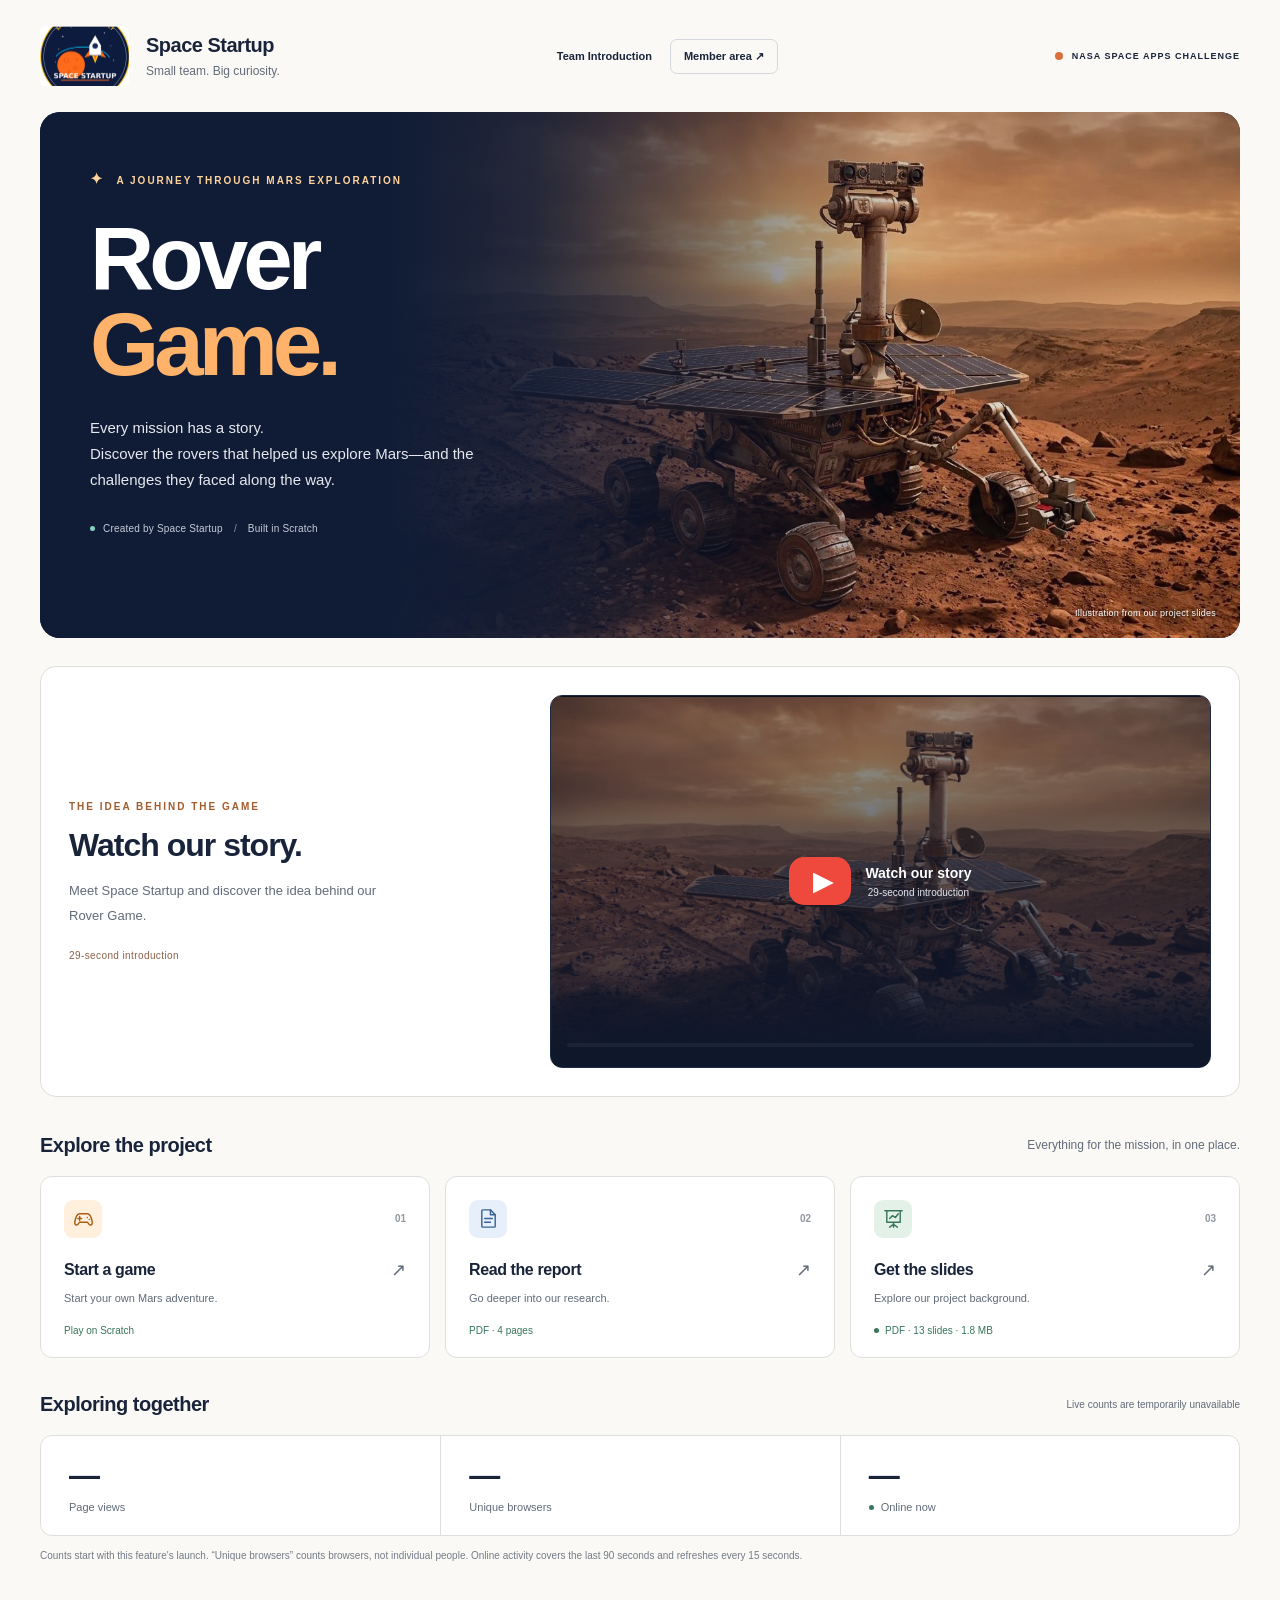
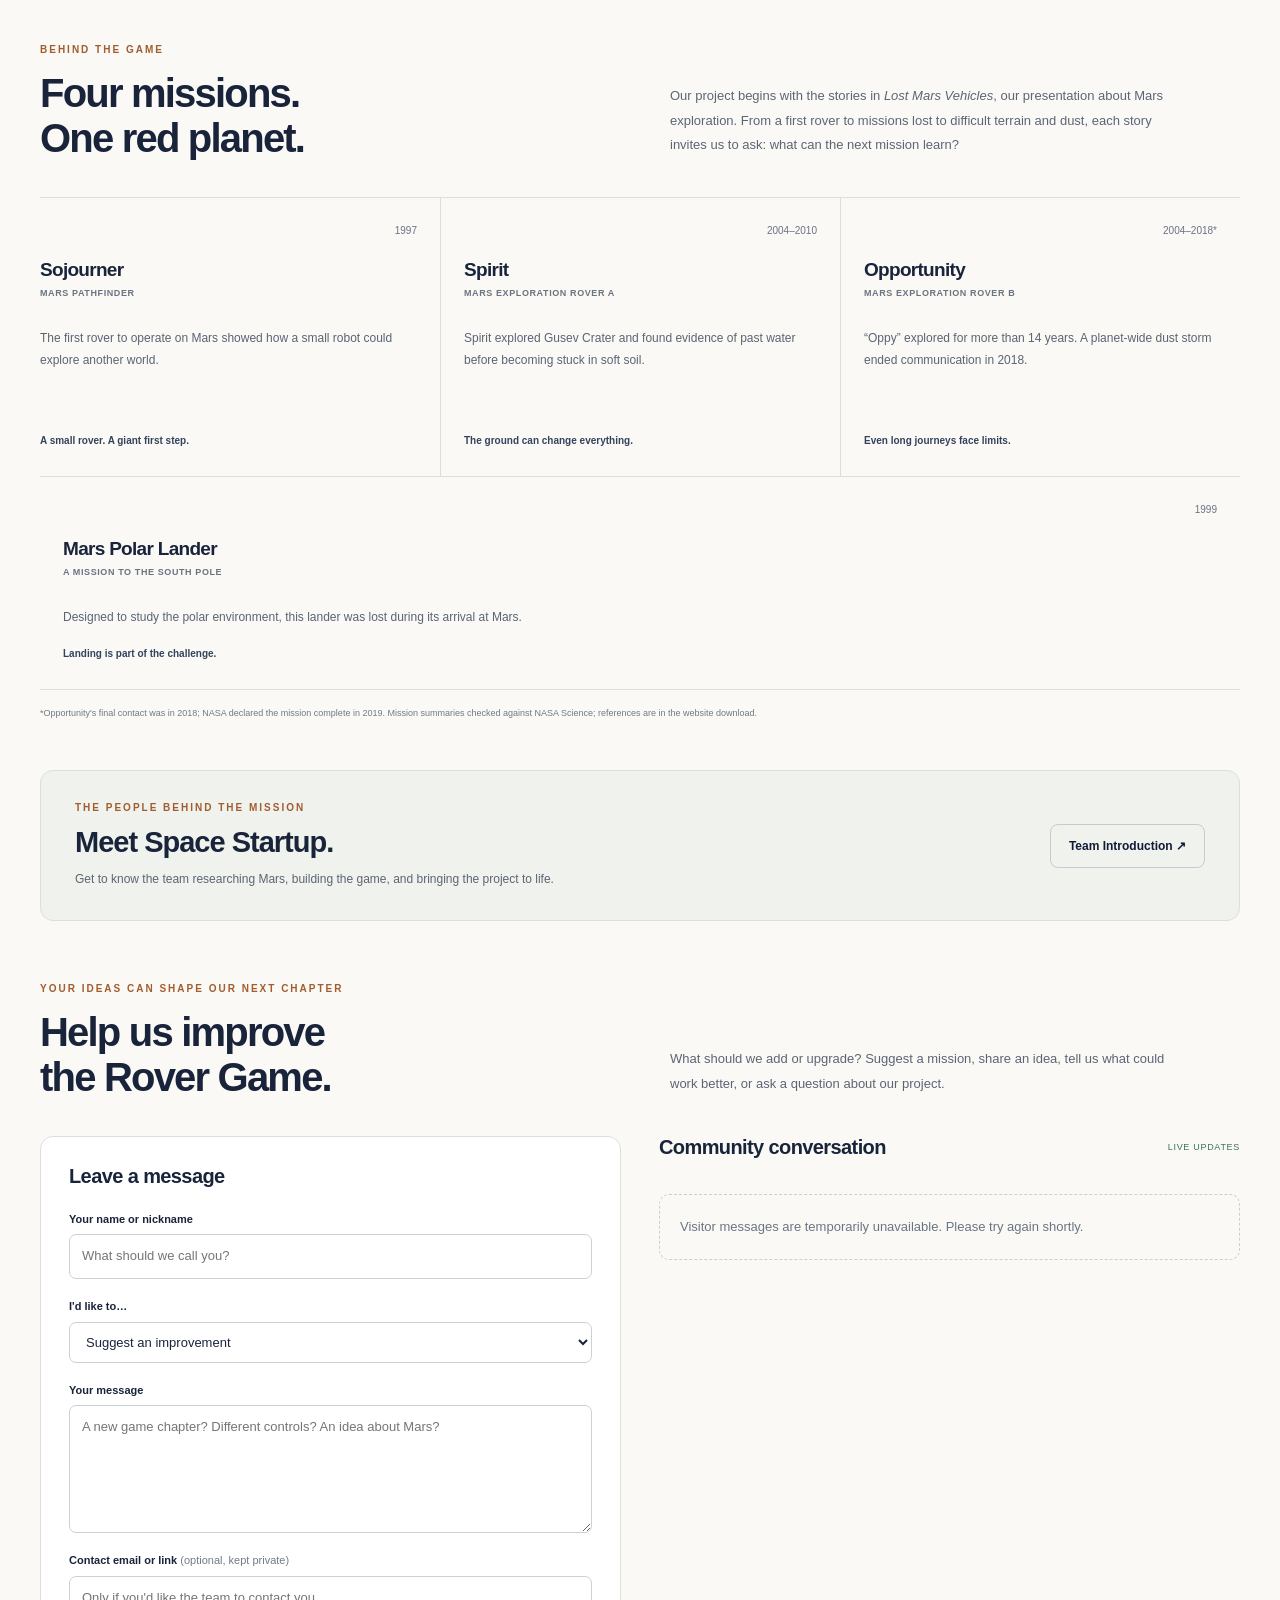
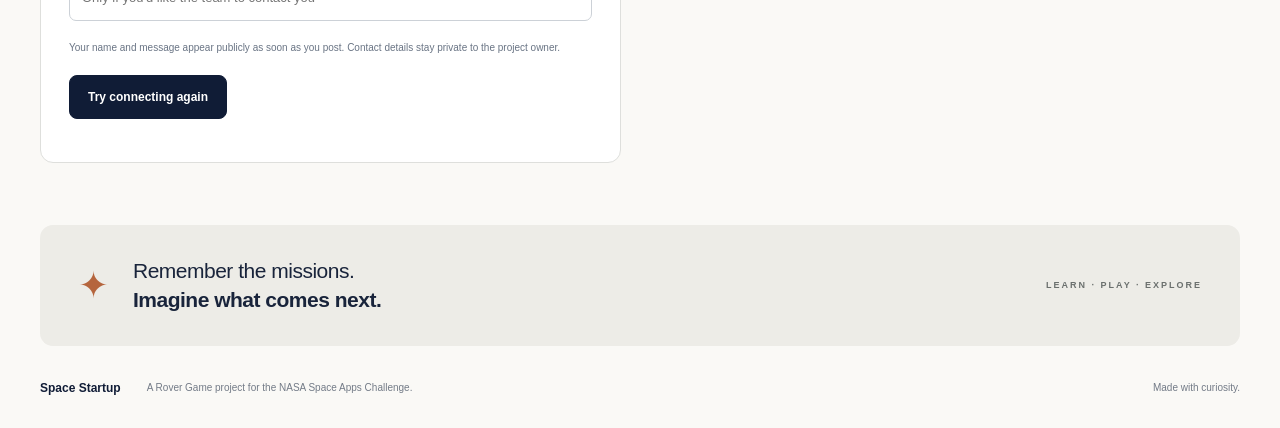
==== commit 04f89921: "Remove mission numbering and place Mars Polar Lander below the rovers" ====
--- a/index.html
+++ b/index.html
@@ -7,7 +7,7 @@
   <meta name="description" content="Explore the stories of Mars missions with Space Startup's Rover Game. Find our Scratch game, project video, report, and presentation.">
   <title>Rover Game | Space Startup</title>
   <link rel="icon" href="assets/space-startup-logo.png" type="image/png">
-  <link rel="stylesheet" href="styles.css?v=video-below-banner-20261115">
+  <link rel="stylesheet" href="styles.css?v=mission-layout-20261115">
   <script src="links.js?v=resources-20261115" defer></script>
   <script src="community.js" defer></script>
 </head>
@@ -78,10 +78,10 @@
     <section class="background wrap" aria-labelledby="background-title">
       <div class="background-heading"><div><p class="eyebrow dark">Behind the game</p><h2 id="background-title">Four missions.<br>One red planet.</h2></div><p>Our project begins with the stories in <em>Lost Mars Vehicles</em>, our presentation about Mars exploration. From a first rover to missions lost to difficult terrain and dust, each story invites us to ask: what can the next mission learn?</p></div>
       <div class="mission-grid">
-        <article class="mission"><div class="mission-year">01 <span>1997</span></div><h3>Sojourner</h3><span class="mission-label">Mars Pathfinder</span><p>The first rover to operate on Mars showed how a small robot could explore another world.</p><span class="lesson">A small rover. A giant first step.</span></article>
-        <article class="mission"><div class="mission-year">02 <span>1999</span></div><h3>Mars Polar Lander</h3><span class="mission-label">A mission to the south pole</span><p>Designed to study the polar environment, this lander was lost during its arrival at Mars.</p><span class="lesson">Landing is part of the challenge.</span></article>
-        <article class="mission"><div class="mission-year">03 <span>2004–2010</span></div><h3>Spirit</h3><span class="mission-label">Mars Exploration Rover A</span><p>Spirit explored Gusev Crater and found evidence of past water before becoming stuck in soft soil.</p><span class="lesson">The ground can change everything.</span></article>
-        <article class="mission"><div class="mission-year">04 <span>2004–2018*</span></div><h3>Opportunity</h3><span class="mission-label">Mars Exploration Rover B</span><p>“Oppy” explored for more than 14 years. A planet-wide dust storm ended communication in 2018.</p><span class="lesson">Even long journeys face limits.</span></article>
+        <article class="mission"><div class="mission-year"><span>1997</span></div><h3>Sojourner</h3><span class="mission-label">Mars Pathfinder</span><p>The first rover to operate on Mars showed how a small robot could explore another world.</p><span class="lesson">A small rover. A giant first step.</span></article>
+        <article class="mission"><div class="mission-year"><span>2004–2010</span></div><h3>Spirit</h3><span class="mission-label">Mars Exploration Rover A</span><p>Spirit explored Gusev Crater and found evidence of past water before becoming stuck in soft soil.</p><span class="lesson">The ground can change everything.</span></article>
+        <article class="mission"><div class="mission-year"><span>2004–2018*</span></div><h3>Opportunity</h3><span class="mission-label">Mars Exploration Rover B</span><p>“Oppy” explored for more than 14 years. A planet-wide dust storm ended communication in 2018.</p><span class="lesson">Even long journeys face limits.</span></article>
+        <article class="mission mission-lander"><div class="mission-year"><span>1999</span></div><h3>Mars Polar Lander</h3><span class="mission-label">A mission to the south pole</span><p>Designed to study the polar environment, this lander was lost during its arrival at Mars.</p><span class="lesson">Landing is part of the challenge.</span></article>
       </div>
       <p class="mission-note">*Opportunity's final contact was in 2018; NASA declared the mission complete in 2019. Mission summaries checked against NASA Science; references are in the website download.</p>
     </section>
--- a/styles.css
+++ b/styles.css
@@ -1,7 +1,7 @@
-:root{--navy:#101c36;--ink:#19243b;--muted:#626b79;--paper:#faf9f6;--orange:#ffae62;--line:#dedfdc}*{box-sizing:border-box}html{scroll-behavior:smooth}body{margin:0;background:var(--paper);color:var(--ink);font-family:Arial,Helvetica,sans-serif;-webkit-font-smoothing:antialiased}.wrap{width:min(1200px,calc(100% - 64px));margin-inline:auto}a{color:inherit}.skip-link{position:absolute;top:-80px;left:16px;z-index:10;background:white;padding:14px}.skip-link:focus{top:10px}:focus-visible{outline:3px solid #007c9a;outline-offset:5px}.site-header{display:flex;align-items:center;justify-content:space-between;min-height:112px;gap:24px}.brand{display:flex;align-items:center;gap:17px}.brand img{object-fit:contain;border-radius:6px}.brand strong{display:block;font-size:20px;letter-spacing:-.5px}.brand span{display:block;font-size:12px;color:var(--muted);margin-top:7px}.challenge{display:flex;align-items:center;gap:9px;font-size:11px;font-weight:700;letter-spacing:1.4px;text-transform:uppercase}.orbit-dot{width:8px;height:8px;background:#da6f3c;border-radius:100%}.hero{position:relative;isolation:isolate;min-height:526px;overflow:hidden;border-radius:20px;background:var(--navy)}.hero-image{position:absolute;z-index:-3;width:74%;height:100%;inset:0 0 0 auto;object-fit:cover;object-position:58% center}.hero-shade{position:absolute;inset:0;z-index:-2;background:linear-gradient(90deg,#101c36 1%,#101c36 29%,rgba(16,28,54,.88) 41%,rgba(16,28,54,.16) 72%,rgba(16,28,54,.06))}.hero-content{padding:55px 50px 54px;width:58%;color:white}.eyebrow{margin:0 0 24px;color:#ffd399;font-size:10px;font-weight:700;letter-spacing:2px;line-height:1.6;text-transform:uppercase}.eyebrow span{margin-right:7px;font-size:15px}h1{font-size:89px;line-height:.97;letter-spacing:-5px;margin:0 0 27px;font-weight:800}h1 span{display:block;color:#ffb26a}.hero-intro{max-width:385px;line-height:1.75;font-size:15px;color:#e5e8ee;margin:0}.mission-tag{display:flex;align-items:center;gap:8px;flex-wrap:wrap;margin-top:30px;font-size:10px;letter-spacing:.2px;color:#c6ccd8}.tag-dot{height:5px;width:5px;flex:none;border-radius:50%;background:#80d4c0}.mission-tag>span:last-child{color:#8992a5;margin-inline:3px}.image-caption{position:absolute;bottom:20px;right:24px;font-size:9px;letter-spacing:.25px;color:#fff;text-shadow:0 1px 4px #000}.resources{padding-top:37px}.section-top{display:flex;justify-content:space-between;align-items:center;gap:20px;margin-bottom:19px}.section-top h2{font-size:20px;margin:0;letter-spacing:-.5px}.section-top>span{font-size:12px;color:var(--muted)}.resource-grid{display:grid;grid-template-columns:repeat(3,minmax(0,1fr));gap:15px}.resource{display:block;min-width:0;padding:23px 23px 21px;border:1px solid var(--line);border-radius:12px;background:#fff;text-decoration:none;transition:transform .18s,border-color .18s,box-shadow .18s}.resource.pending{cursor:default}.resource.available:hover{transform:translateY(-4px);border-color:#b4b9c3;box-shadow:0 8px 24px #1420390c}.resource-top{display:flex;align-items:center;justify-content:space-between;margin-bottom:21px}.resource-number{font-size:10px;color:#9298a2;font-weight:600}.resource-icon{display:flex;align-items:center;justify-content:center;width:38px;height:38px;border-radius:9px}.resource-icon svg{width:23px;height:23px;stroke:currentColor;stroke-width:1.5;stroke-linejoin:round;stroke-linecap:round;fill:none}.video-icon{background:#fce8e6;color:#b73338}.video-icon svg path{fill:currentColor;stroke:none}.game-icon{background:#fff0dd;color:#a76011}.report-icon{background:#e7effa;color:#3a6394}.slides-icon{background:#e4f1e9;color:#37765b}.resource h3{margin:0 0 9px;font-size:16px;letter-spacing:-.4px;display:flex;align-items:center;justify-content:space-between;gap:6px}.resource h3 span{font-size:18px;font-weight:400;color:#626c7a}.resource>p{font-size:11px;line-height:1.6;margin:0 0 18px;color:var(--muted)}.link-status{display:flex;align-items:center;gap:6px;font-size:10px;font-weight:500;color:#68717e}.available .link-status{color:#37765b}.ready-dot{width:5px;height:5px;flex:none;background:#37765b;border-radius:50%}.background{padding-top:78px;padding-bottom:49px}.background-heading{display:grid;grid-template-columns:1fr 1fr;gap:60px;align-items:end;margin-bottom:36px}.eyebrow.dark{color:#a25c2e;margin-bottom:13px}.background-heading h2{font-size:40px;line-height:1.12;letter-spacing:-1.8px;margin:0}.background-heading>p{font-size:13px;line-height:1.9;color:#5c6574;max-width:495px;margin:0 0 3px}.mission-grid{display:grid;grid-template-columns:repeat(4,minmax(0,1fr));border-top:1px solid var(--line);border-bottom:1px solid var(--line)}.mission{padding:27px 23px 27px 0;min-width:0}.mission+.mission{border-left:1px solid var(--line);padding-left:23px}.mission-year{display:flex;justify-content:space-between;font-size:10px;color:#8f6348;font-weight:700;margin-bottom:23px}.mission-year span{font-weight:400;color:#6b7280}.mission h3{margin:0 0 7px;font-size:19px;letter-spacing:-.7px}.mission-label{display:block;font-size:9px;font-weight:700;color:#6a7380;text-transform:uppercase;letter-spacing:.6px;min-height:24px}.mission p{font-size:12px;line-height:1.85;color:#5a6473;margin:15px 0 18px;min-height:88px}.lesson{display:block;font-size:10px;line-height:1.6;font-weight:700;color:#34435c}.mission-note{margin:15px 0 0;font-size:9px;line-height:1.8;color:#707986;max-width:850px}.closing{display:flex;align-items:center;gap:24px;background:#edece7;padding:31px 38px;border-radius:13px}.closing-star{font-size:37px;color:#b5653d}.closing p{font-size:21px;line-height:1.4;margin:0;letter-spacing:-.5px}.closing p strong{font-weight:700}.closing-label{margin-left:auto;font-size:9px;font-weight:700;letter-spacing:2px;color:#6b706e}.site-footer{padding-block:33px 30px;display:flex;align-items:center;gap:26px;font-size:10px;color:#737b87;line-height:1.6}.site-footer strong{font-size:12px;color:var(--navy)}.footer-end{margin-left:auto}
+:root{--navy:#101c36;--ink:#19243b;--muted:#626b79;--paper:#faf9f6;--orange:#ffae62;--line:#dedfdc}*{box-sizing:border-box}html{scroll-behavior:smooth}body{margin:0;background:var(--paper);color:var(--ink);font-family:Arial,Helvetica,sans-serif;-webkit-font-smoothing:antialiased}.wrap{width:min(1200px,calc(100% - 64px));margin-inline:auto}a{color:inherit}.skip-link{position:absolute;top:-80px;left:16px;z-index:10;background:white;padding:14px}.skip-link:focus{top:10px}:focus-visible{outline:3px solid #007c9a;outline-offset:5px}.site-header{display:flex;align-items:center;justify-content:space-between;min-height:112px;gap:24px}.brand{display:flex;align-items:center;gap:17px}.brand img{object-fit:contain;border-radius:6px}.brand strong{display:block;font-size:20px;letter-spacing:-.5px}.brand span{display:block;font-size:12px;color:var(--muted);margin-top:7px}.challenge{display:flex;align-items:center;gap:9px;font-size:11px;font-weight:700;letter-spacing:1.4px;text-transform:uppercase}.orbit-dot{width:8px;height:8px;background:#da6f3c;border-radius:100%}.hero{position:relative;isolation:isolate;min-height:526px;overflow:hidden;border-radius:20px;background:var(--navy)}.hero-image{position:absolute;z-index:-3;width:74%;height:100%;inset:0 0 0 auto;object-fit:cover;object-position:58% center}.hero-shade{position:absolute;inset:0;z-index:-2;background:linear-gradient(90deg,#101c36 1%,#101c36 29%,rgba(16,28,54,.88) 41%,rgba(16,28,54,.16) 72%,rgba(16,28,54,.06))}.hero-content{padding:55px 50px 54px;width:58%;color:white}.eyebrow{margin:0 0 24px;color:#ffd399;font-size:10px;font-weight:700;letter-spacing:2px;line-height:1.6;text-transform:uppercase}.eyebrow span{margin-right:7px;font-size:15px}h1{font-size:89px;line-height:.97;letter-spacing:-5px;margin:0 0 27px;font-weight:800}h1 span{display:block;color:#ffb26a}.hero-intro{max-width:385px;line-height:1.75;font-size:15px;color:#e5e8ee;margin:0}.mission-tag{display:flex;align-items:center;gap:8px;flex-wrap:wrap;margin-top:30px;font-size:10px;letter-spacing:.2px;color:#c6ccd8}.tag-dot{height:5px;width:5px;flex:none;border-radius:50%;background:#80d4c0}.mission-tag>span:last-child{color:#8992a5;margin-inline:3px}.image-caption{position:absolute;bottom:20px;right:24px;font-size:9px;letter-spacing:.25px;color:#fff;text-shadow:0 1px 4px #000}.resources{padding-top:37px}.section-top{display:flex;justify-content:space-between;align-items:center;gap:20px;margin-bottom:19px}.section-top h2{font-size:20px;margin:0;letter-spacing:-.5px}.section-top>span{font-size:12px;color:var(--muted)}.resource-grid{display:grid;grid-template-columns:repeat(3,minmax(0,1fr));gap:15px}.resource{display:block;min-width:0;padding:23px 23px 21px;border:1px solid var(--line);border-radius:12px;background:#fff;text-decoration:none;transition:transform .18s,border-color .18s,box-shadow .18s}.resource.pending{cursor:default}.resource.available:hover{transform:translateY(-4px);border-color:#b4b9c3;box-shadow:0 8px 24px #1420390c}.resource-top{display:flex;align-items:center;justify-content:space-between;margin-bottom:21px}.resource-number{font-size:10px;color:#9298a2;font-weight:600}.resource-icon{display:flex;align-items:center;justify-content:center;width:38px;height:38px;border-radius:9px}.resource-icon svg{width:23px;height:23px;stroke:currentColor;stroke-width:1.5;stroke-linejoin:round;stroke-linecap:round;fill:none}.video-icon{background:#fce8e6;color:#b73338}.video-icon svg path{fill:currentColor;stroke:none}.game-icon{background:#fff0dd;color:#a76011}.report-icon{background:#e7effa;color:#3a6394}.slides-icon{background:#e4f1e9;color:#37765b}.resource h3{margin:0 0 9px;font-size:16px;letter-spacing:-.4px;display:flex;align-items:center;justify-content:space-between;gap:6px}.resource h3 span{font-size:18px;font-weight:400;color:#626c7a}.resource>p{font-size:11px;line-height:1.6;margin:0 0 18px;color:var(--muted)}.link-status{display:flex;align-items:center;gap:6px;font-size:10px;font-weight:500;color:#68717e}.available .link-status{color:#37765b}.ready-dot{width:5px;height:5px;flex:none;background:#37765b;border-radius:50%}.background{padding-top:78px;padding-bottom:49px}.background-heading{display:grid;grid-template-columns:1fr 1fr;gap:60px;align-items:end;margin-bottom:36px}.eyebrow.dark{color:#a25c2e;margin-bottom:13px}.background-heading h2{font-size:40px;line-height:1.12;letter-spacing:-1.8px;margin:0}.background-heading>p{font-size:13px;line-height:1.9;color:#5c6574;max-width:495px;margin:0 0 3px}.mission-grid{display:grid;grid-template-columns:repeat(3,minmax(0,1fr));border-top:1px solid var(--line);border-bottom:1px solid var(--line)}.mission{padding:27px 23px 27px 0;min-width:0}.mission+.mission{border-left:1px solid var(--line);padding-left:23px}.mission-year{display:flex;justify-content:flex-end;font-size:10px;color:#8f6348;font-weight:700;margin-bottom:23px}.mission-year span{font-weight:400;color:#6b7280}.mission h3{margin:0 0 7px;font-size:19px;letter-spacing:-.7px}.mission-label{display:block;font-size:9px;font-weight:700;color:#6a7380;text-transform:uppercase;letter-spacing:.6px;min-height:24px}.mission p{font-size:12px;line-height:1.85;color:#5a6473;margin:15px 0 18px;min-height:88px}.lesson{display:block;font-size:10px;line-height:1.6;font-weight:700;color:#34435c}.mission-note{margin:15px 0 0;font-size:9px;line-height:1.8;color:#707986;max-width:850px}.closing{display:flex;align-items:center;gap:24px;background:#edece7;padding:31px 38px;border-radius:13px}.closing-star{font-size:37px;color:#b5653d}.closing p{font-size:21px;line-height:1.4;margin:0;letter-spacing:-.5px}.closing p strong{font-weight:700}.closing-label{margin-left:auto;font-size:9px;font-weight:700;letter-spacing:2px;color:#6b706e}.site-footer{padding-block:33px 30px;display:flex;align-items:center;gap:26px;font-size:10px;color:#737b87;line-height:1.6}.site-footer strong{font-size:12px;color:var(--navy)}.footer-end{margin-left:auto}
 @media(min-width:1500px){.wrap{width:1240px}.hero{min-height:555px}.hero-content{padding-top:62px}h1{font-size:96px}}
 @media(max-width:1000px){.wrap{width:calc(100% - 44px)}.hero-content{padding-inline:36px;width:66%}h1{font-size:78px}.hero-image{width:85%}.hero-shade{background:linear-gradient(90deg,#101c36 1%,#101c36f0 30%,#101c3699 63%,#101c3622)}.resource{padding:19px 17px}.resource h3{font-size:14px}.link-status{font-size:9px}.background-heading{gap:35px}.mission{padding-right:16px}.mission+.mission{padding-left:16px}.mission h3{font-size:17px}.mission p{min-height:111px}}
-@media(max-width:760px){.site-header{min-height:99px}.brand{gap:11px}.brand img{width:73px;height:50px}.brand strong{font-size:17px}.brand span{font-size:10px}.challenge{max-width:145px;font-size:9px;line-height:1.7;letter-spacing:1px}.hero{min-height:510px}.hero-content{width:82%;padding:43px 30px 68px}.hero-image{width:100%;object-position:68% center}.hero-shade{background:linear-gradient(90deg,#101c36f7,#101c36c4 52%,#101c3655)}h1{font-size:74px}.hero-intro{font-size:14px;max-width:350px}.resource-grid{grid-template-columns:1fr;gap:13px}.resource{padding:22px}.resource h3{font-size:16px}.resource>p{font-size:12px}.link-status{font-size:10px}.section-top>span{display:none}.background{padding-top:54px}.background-heading{grid-template-columns:1fr;gap:23px;margin-bottom:27px}.background-heading h2{font-size:36px}.background-heading>p{max-width:100%}.mission-grid{grid-template-columns:repeat(2,minmax(0,1fr))}.mission{padding:24px 22px 24px 0}.mission+.mission{padding-left:22px}.mission:nth-child(3){padding-left:0;border-left:0}.mission:nth-child(n+3){border-top:1px solid var(--line)}.mission p{min-height:67px}.mission h3{font-size:19px}.closing{padding:26px;gap:18px}.closing p{font-size:19px}.closing-label{display:none}.site-footer{gap:13px;flex-wrap:wrap}.footer-end{display:none}}
+@media(max-width:760px){.site-header{min-height:99px}.brand{gap:11px}.brand img{width:73px;height:50px}.brand strong{font-size:17px}.brand span{font-size:10px}.challenge{max-width:145px;font-size:9px;line-height:1.7;letter-spacing:1px}.hero{min-height:510px}.hero-content{width:82%;padding:43px 30px 68px}.hero-image{width:100%;object-position:68% center}.hero-shade{background:linear-gradient(90deg,#101c36f7,#101c36c4 52%,#101c3655)}h1{font-size:74px}.hero-intro{font-size:14px;max-width:350px}.resource-grid{grid-template-columns:1fr;gap:13px}.resource{padding:22px}.resource h3{font-size:16px}.resource>p{font-size:12px}.link-status{font-size:10px}.section-top>span{display:none}.background{padding-top:54px}.background-heading{grid-template-columns:1fr;gap:23px;margin-bottom:27px}.background-heading h2{font-size:36px}.background-heading>p{max-width:100%}.mission-grid{grid-template-columns:repeat(3,minmax(0,1fr))}.mission{padding:24px 22px 24px 0}.mission+.mission{padding-left:22px}.mission p{min-height:67px}.mission h3{font-size:19px}.closing{padding:26px;gap:18px}.closing p{font-size:19px}.closing-label{display:none}.site-footer{gap:13px;flex-wrap:wrap}.footer-end{display:none}}
 @media(max-width:420px){.wrap{width:calc(100% - 32px)}.brand span{display:none}.challenge{font-size:8px;max-width:126px}.brand img{width:65px;height:45px}.brand strong{font-size:15px}.site-header{min-height:86px;gap:12px}.hero{border-radius:13px;min-height:485px}.hero-content{width:100%;padding:35px 25px 61px}.eyebrow{font-size:9px;letter-spacing:1.3px}h1{font-size:69px;letter-spacing:-4px}.hero-intro{font-size:13px;max-width:285px}.mission-tag{max-width:240px;line-height:1.7}.image-caption{font-size:8px;right:16px;bottom:15px}.resources{padding-top:29px}.resource{padding:17px 14px}.resource h3{font-size:14px}.resource>p{font-size:10px}.link-status{font-size:9px}.resource-top{margin-bottom:17px}.mission{padding-right:15px}.mission+.mission{padding-left:15px}.mission h3{font-size:17px}.mission-label{font-size:8px;line-height:1.7}.mission p{font-size:11px;min-height:85px}.lesson{font-size:9px}.mission-year{font-size:9px}.closing{padding:23px 20px}.closing p{font-size:17px}.closing-star{font-size:28px}.site-footer{padding-block:25px}.site-footer>span{width:100%}}
 @media(prefers-reduced-motion:reduce){html{scroll-behavior:auto}.resource{transition:none}}
 
@@ -14,3 +14,8 @@
 
 
 .project-button[hidden]{display:none}
+
+/* Three rover missions with the lander beneath them. */
+.mission-grid>.mission-lander{grid-column:1/-1;border-left:0;border-top:1px solid var(--line);padding:27px 23px}.mission-grid>.mission-lander p{min-height:0}
+@media(max-width:760px){.mission-grid>.mission-lander{padding:24px 22px}}
+@media(max-width:600px){.mission-grid{grid-template-columns:1fr}.mission-grid>.mission{padding:24px 0;border-left:0}.mission-grid>.mission+.mission{border-top:1px solid var(--line)}.mission-grid>.mission p{min-height:0}}
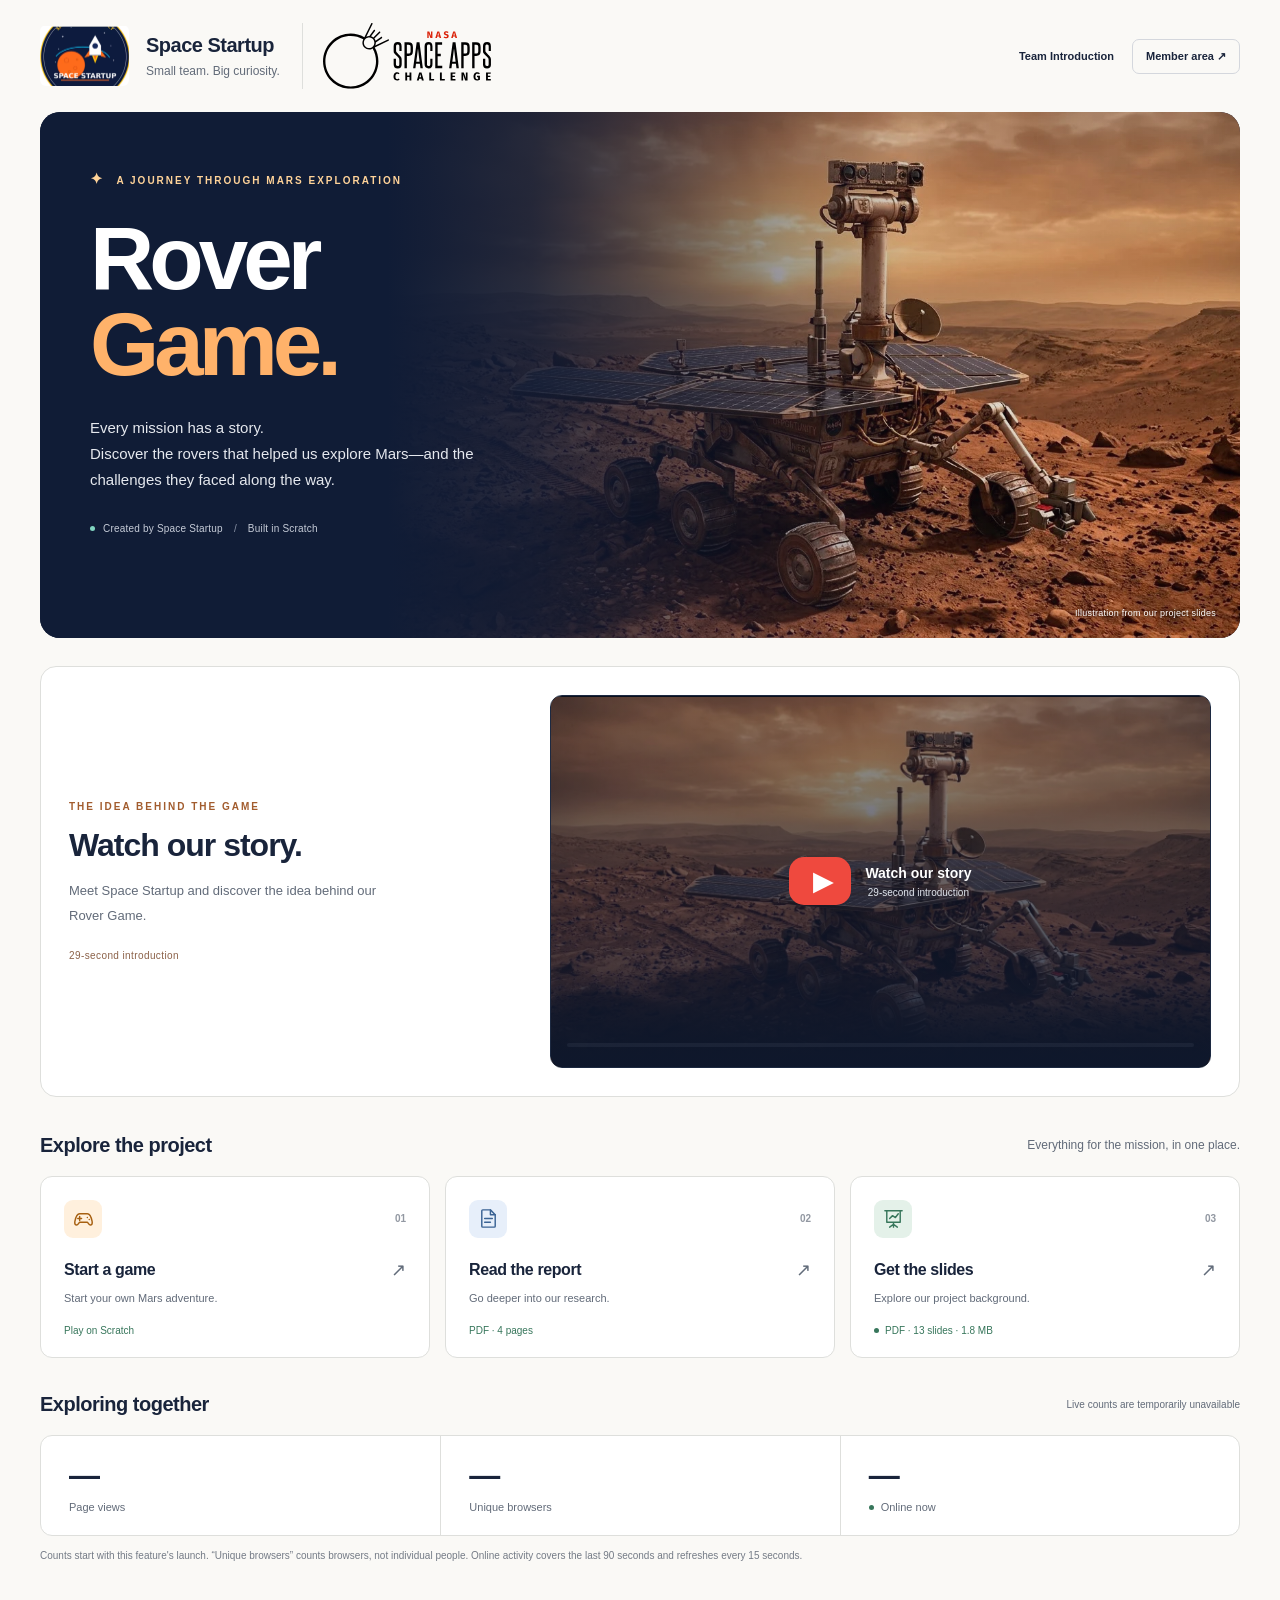
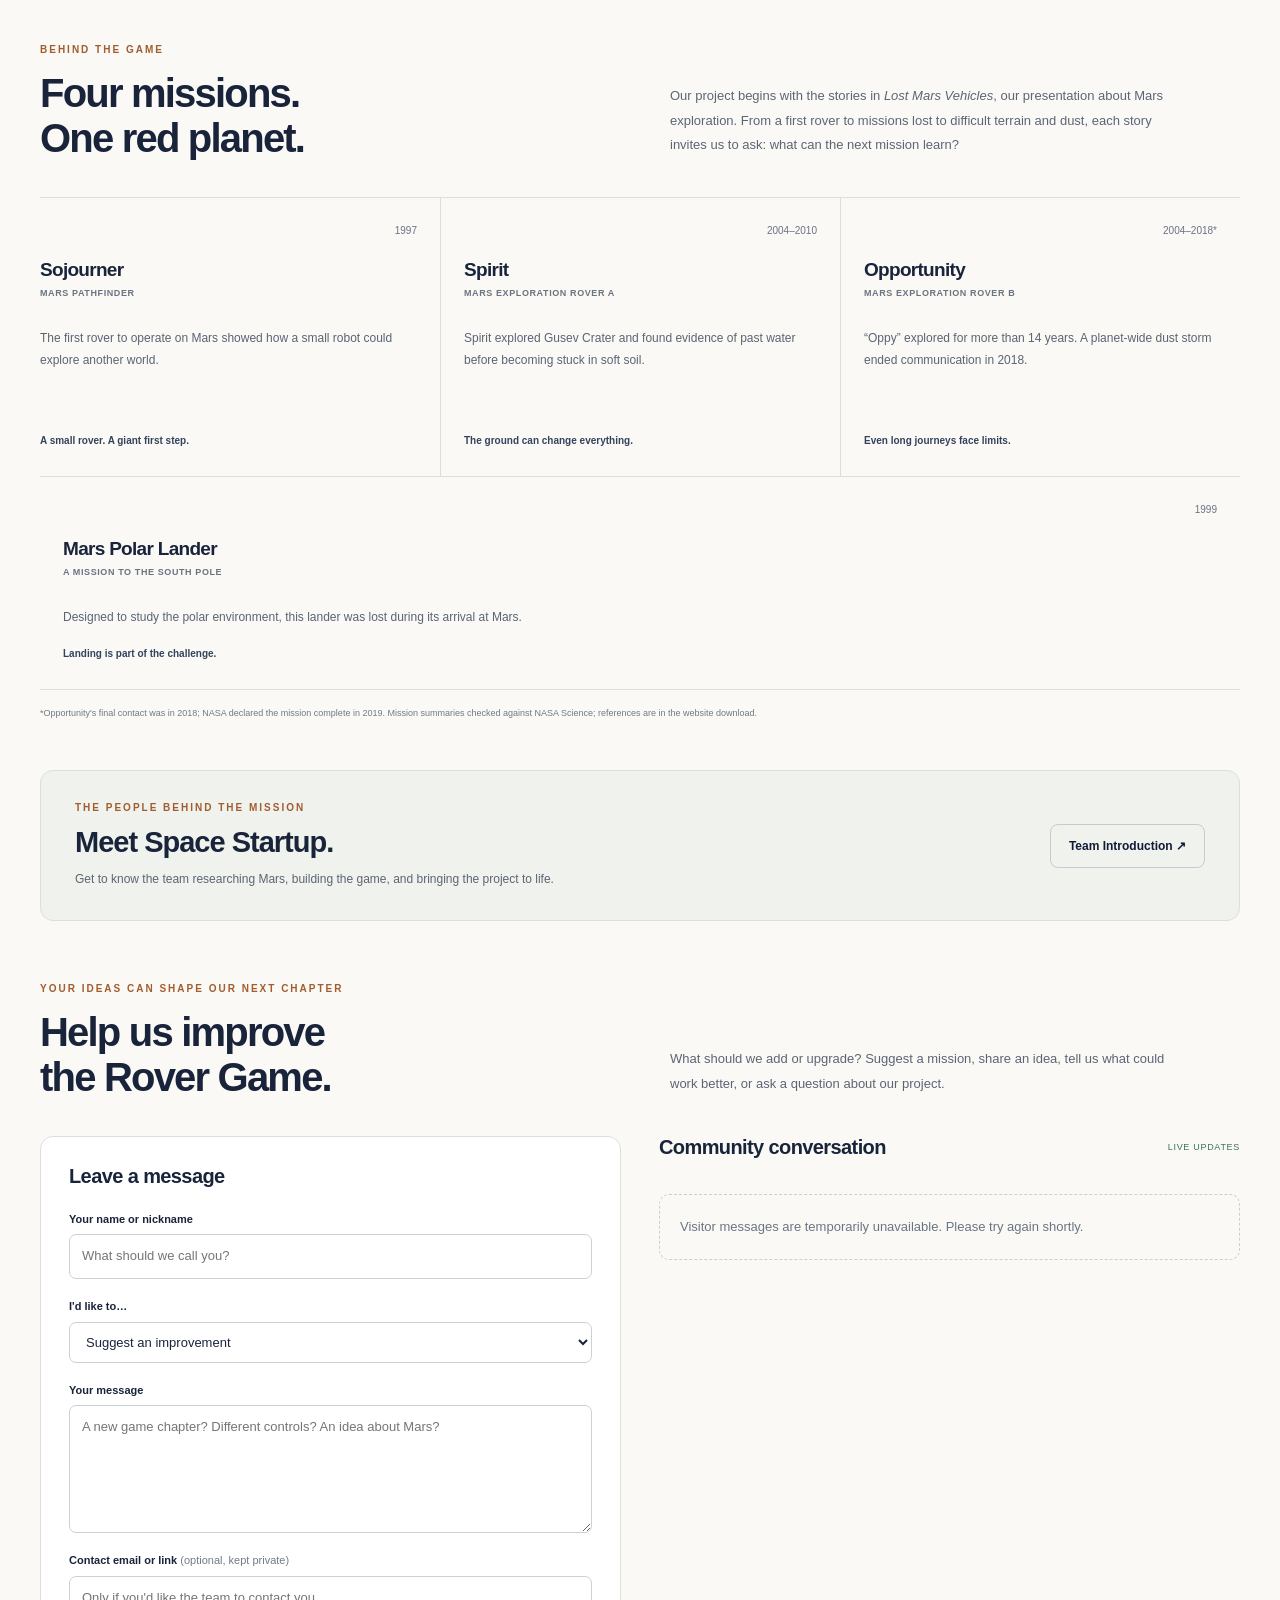
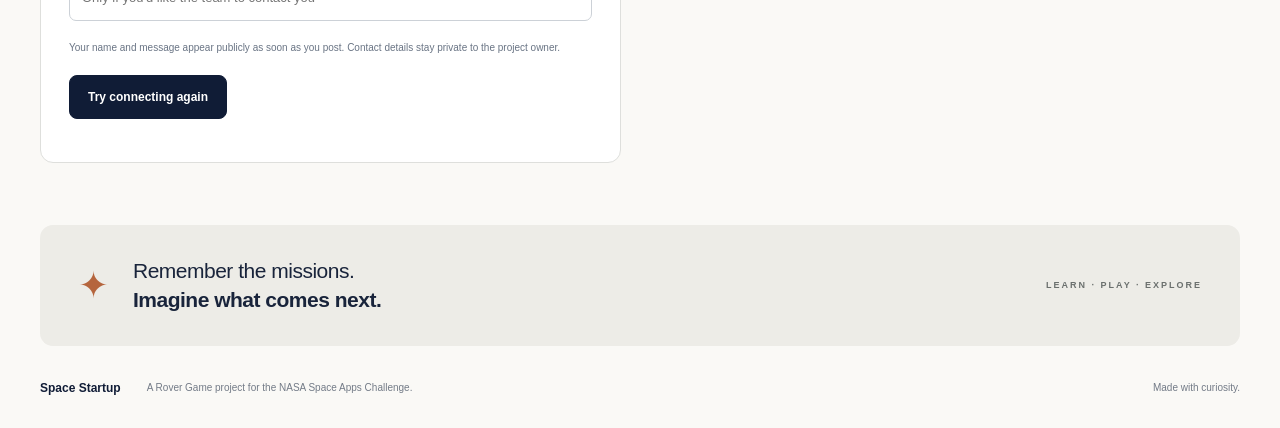
==== commit f3ecddd0: "Add official NASA Space Apps logo beside Space Startup branding" ====
--- a/index.html
+++ b/index.html
@@ -7,19 +7,18 @@
   <meta name="description" content="Explore the stories of Mars missions with Space Startup's Rover Game. Find our Scratch game, project video, report, and presentation.">
   <title>Rover Game | Space Startup</title>
   <link rel="icon" href="assets/space-startup-logo.png" type="image/png">
-  <link rel="stylesheet" href="styles.css?v=mission-layout-20261115">
+  <link rel="stylesheet" href="styles.css?v=spaceapps-branding-20261115">
   <script src="links.js?v=resources-20261115" defer></script>
   <script src="community.js" defer></script>
 </head>
 <body>
   <a class="skip-link" href="#main">Skip to content</a>
   <header class="site-header wrap">
-    <div class="brand">
+    <div class="header-branding"><div class="brand">
       <img src="assets/space-startup-logo.png" width="89" height="61" alt="Space Startup team logo">
       <div><strong>Space Startup</strong><span>Small team. Big curiosity.</span></div>
-    </div>
+    </div><a class="spaceapps-logo-link" href="https://www.spaceappschallenge.org/" target="_blank" rel="noopener noreferrer" aria-label="NASA Space Apps Challenge official website"><img class="spaceapps-logo" src="assets/space-apps-logo.svg" width="168" height="66" alt="NASA Space Apps Challenge"></a></div>
     <nav class="header-links" aria-label="Project navigation"><a href="team.html">Team Introduction</a><a href="https://space-startup-rover.lichen676.chatgpt.site/members" target="_blank" rel="noopener noreferrer">Member area ↗</a></nav>
-    <span class="challenge"><span class="orbit-dot" aria-hidden="true"></span>NASA Space Apps Challenge</span>
   </header>
 
   <main id="main">
--- a/styles.css
+++ b/styles.css
@@ -19,3 +19,9 @@
 .mission-grid>.mission-lander{grid-column:1/-1;border-left:0;border-top:1px solid var(--line);padding:27px 23px}.mission-grid>.mission-lander p{min-height:0}
 @media(max-width:760px){.mission-grid>.mission-lander{padding:24px 22px}}
 @media(max-width:600px){.mission-grid{grid-template-columns:1fr}.mission-grid>.mission{padding:24px 0;border-left:0}.mission-grid>.mission+.mission{border-top:1px solid var(--line)}.mission-grid>.mission p{min-height:0}}
+
+/* Public team and challenge branding. */
+.header-branding{display:flex;align-items:center;gap:22px;min-width:0}.spaceapps-logo-link{display:flex;align-items:center;flex:none;padding-left:20px;border-left:1px solid var(--line);text-decoration:none}.spaceapps-logo{display:block;width:168px;height:auto}
+@media(max-width:760px){.site-header{flex-wrap:wrap;gap:16px;padding-block:18px}.header-branding{gap:18px}.spaceapps-logo-link{padding-left:16px}.spaceapps-logo{width:148px}.header-links{margin-left:auto}}
+@media(max-width:470px){.site-header{padding-block:15px}.header-branding{width:100%;justify-content:space-between;gap:12px}.spaceapps-logo-link{padding-left:12px}.spaceapps-logo{width:120px}}
+@media(max-width:360px){.header-branding{gap:8px}.spaceapps-logo{width:96px}}
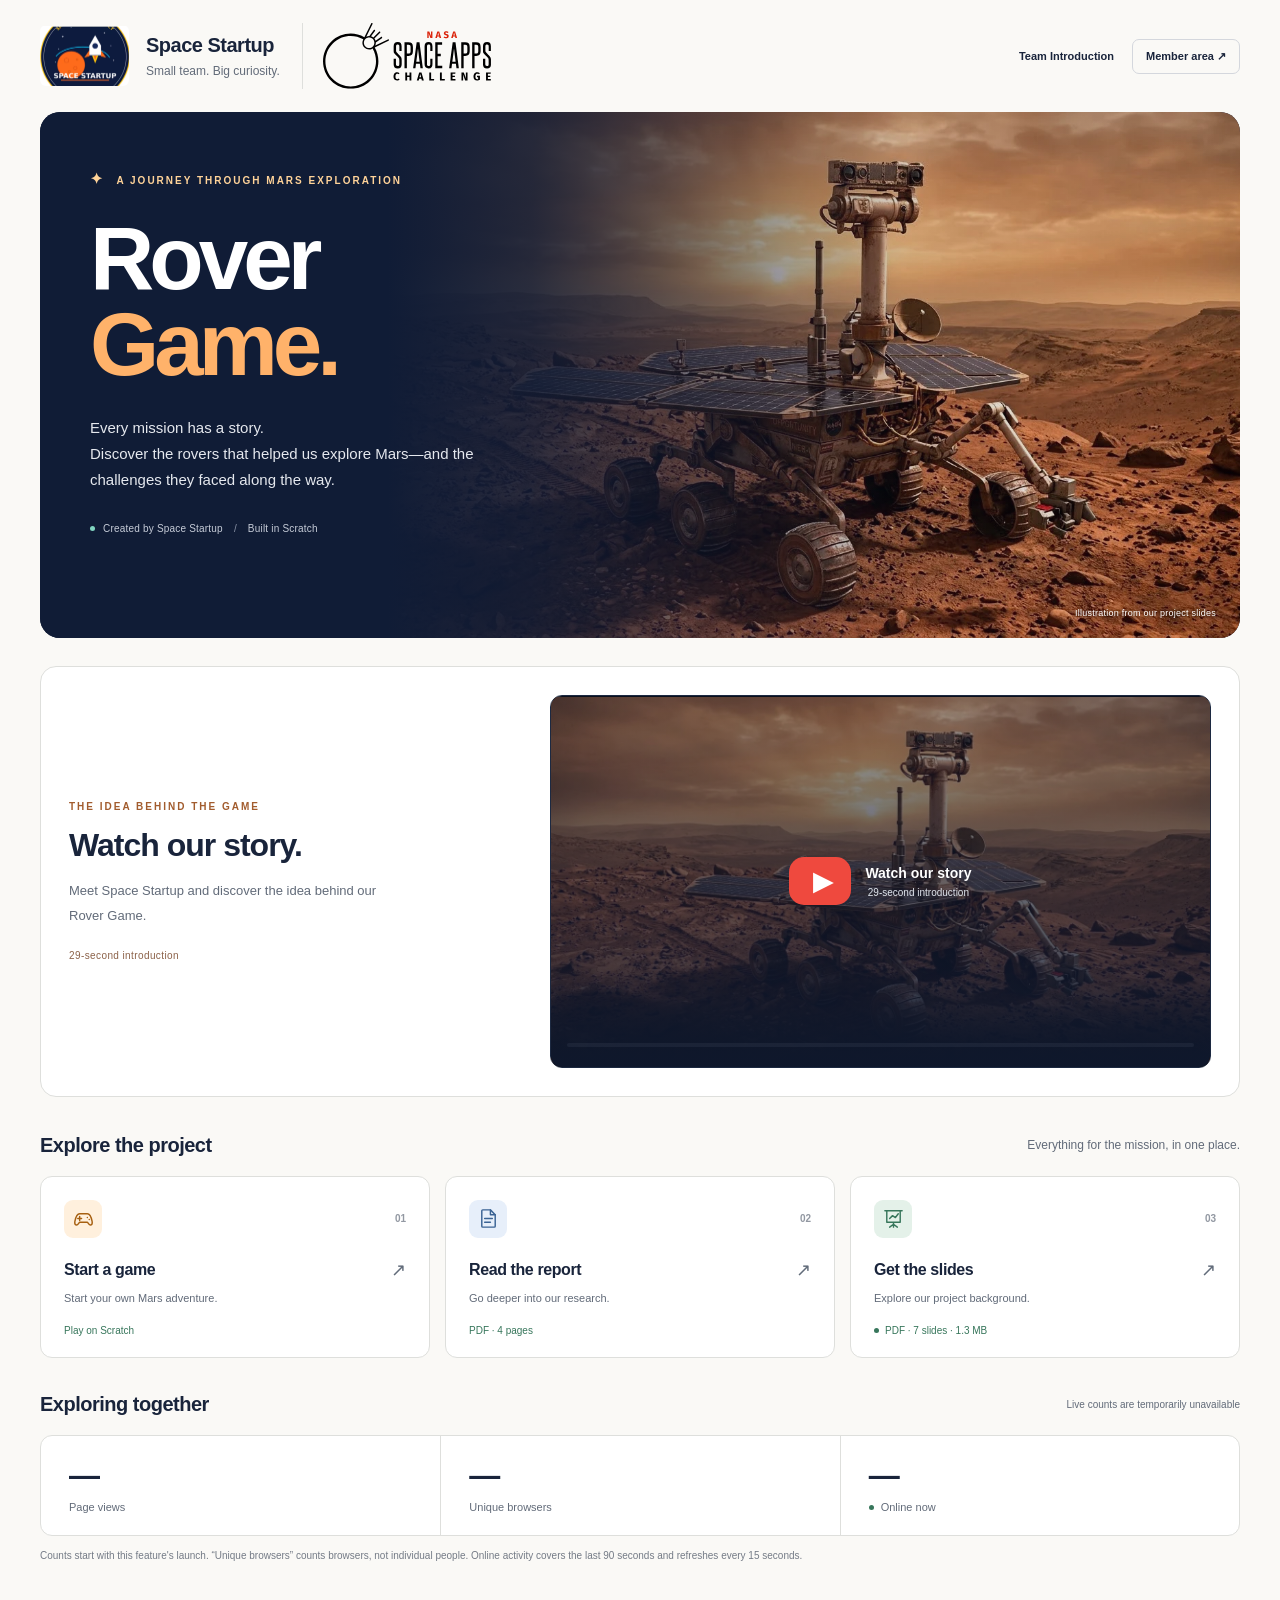
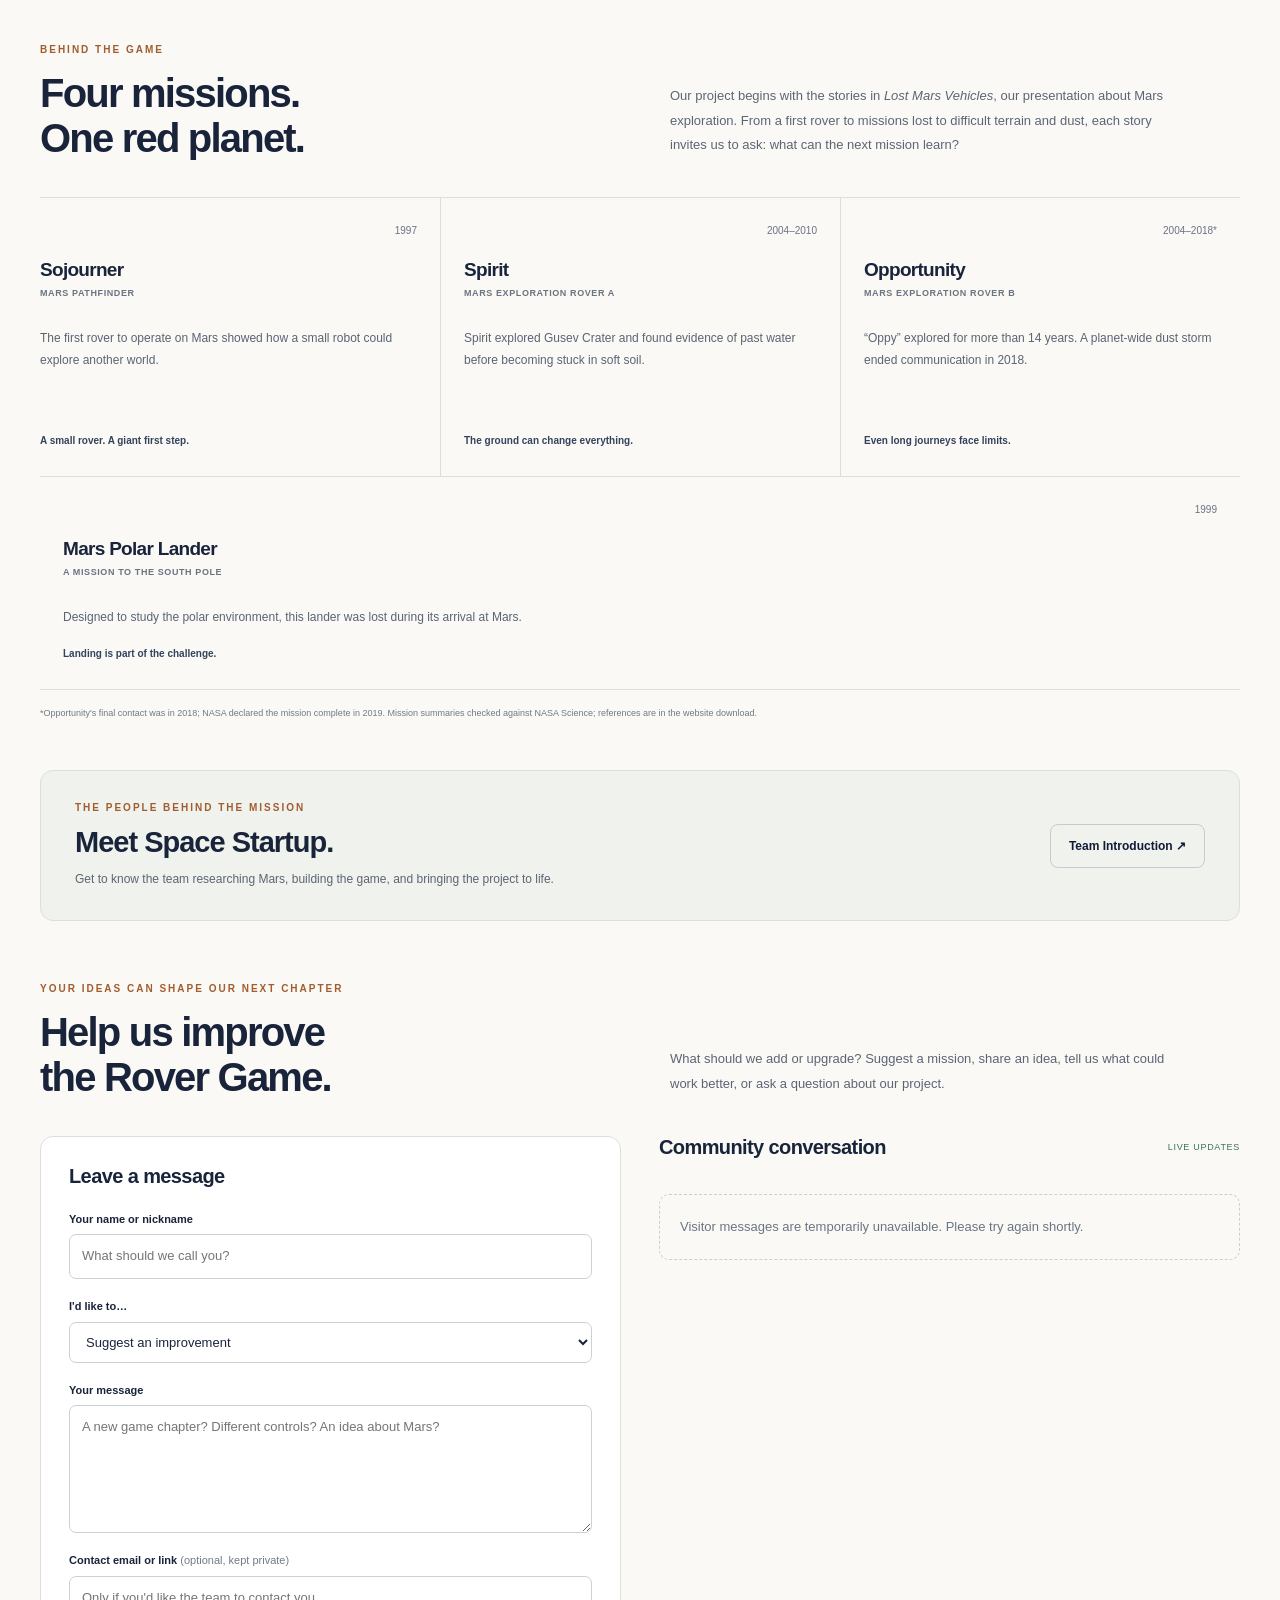
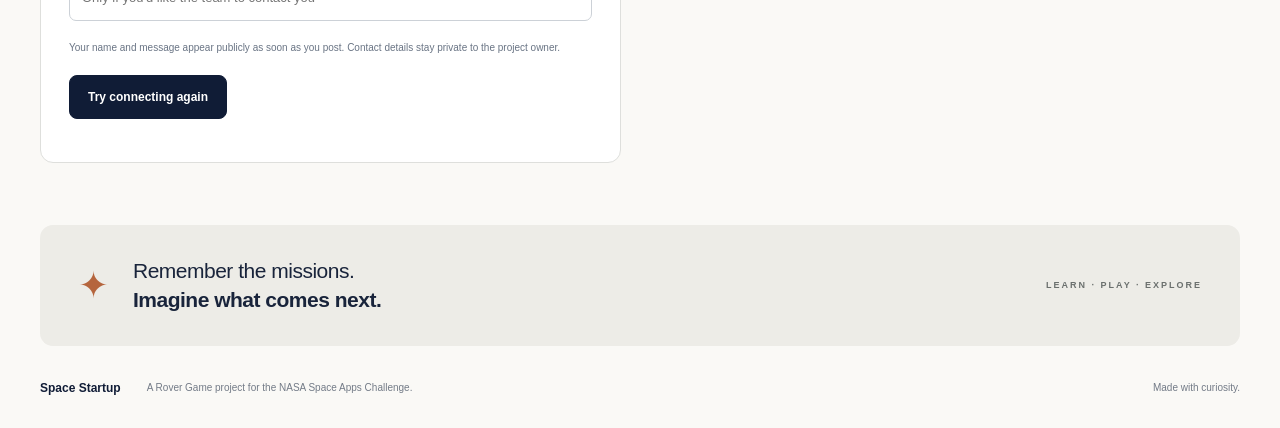
==== commit 64eb22cd: "Link Get the slides to the updated seven-page presentation" ====
--- a/index.html
+++ b/index.html
@@ -61,9 +61,9 @@
           <div class="resource-top"><span class="resource-icon report-icon" aria-hidden="true"><svg viewBox="0 0 24 24"><path d="M14 3H6a1 1 0 0 0-1 1v16a1 1 0 0 0 1 1h12a1 1 0 0 0 1-1V8Z"/><path d="M14 3v5h5M8 12h8m-8 4h6"/></svg></span><span class="resource-number">02</span></div>
           <h3>Read the report <span aria-hidden="true">↗</span></h3><p>Go deeper into our research.</p><span id="report-status" class="link-status">PDF · 4 pages</span>
         </a>
-        <a class="resource available" href="assets/Rover%20presentation%202026.pdf" target="_blank" rel="noopener noreferrer" aria-describedby="slides-status">
+        <a class="resource available" href="assets/Rover%20presentation%202026-7-page.pdf" target="_blank" rel="noopener noreferrer" aria-describedby="slides-status">
           <div class="resource-top"><span class="resource-icon slides-icon" aria-hidden="true"><svg viewBox="0 0 24 24"><path d="M3 4h18M5 4v12h14V4M12 16v5m-4 0 4-3 4 3M8 12l3-3 3 2 3-4"/></svg></span><span class="resource-number">03</span></div>
-          <h3>Get the slides <span aria-hidden="true">↗</span></h3><p>Explore our project background.</p><span id="slides-status" class="link-status"><span class="ready-dot" aria-hidden="true"></span> PDF · 13 slides · 1.8 MB</span>
+          <h3>Get the slides <span aria-hidden="true">↗</span></h3><p>Explore our project background.</p><span id="slides-status" class="link-status"><span class="ready-dot" aria-hidden="true"></span> PDF · 7 slides · 1.3 MB</span>
         </a>
       </div>
     </section>
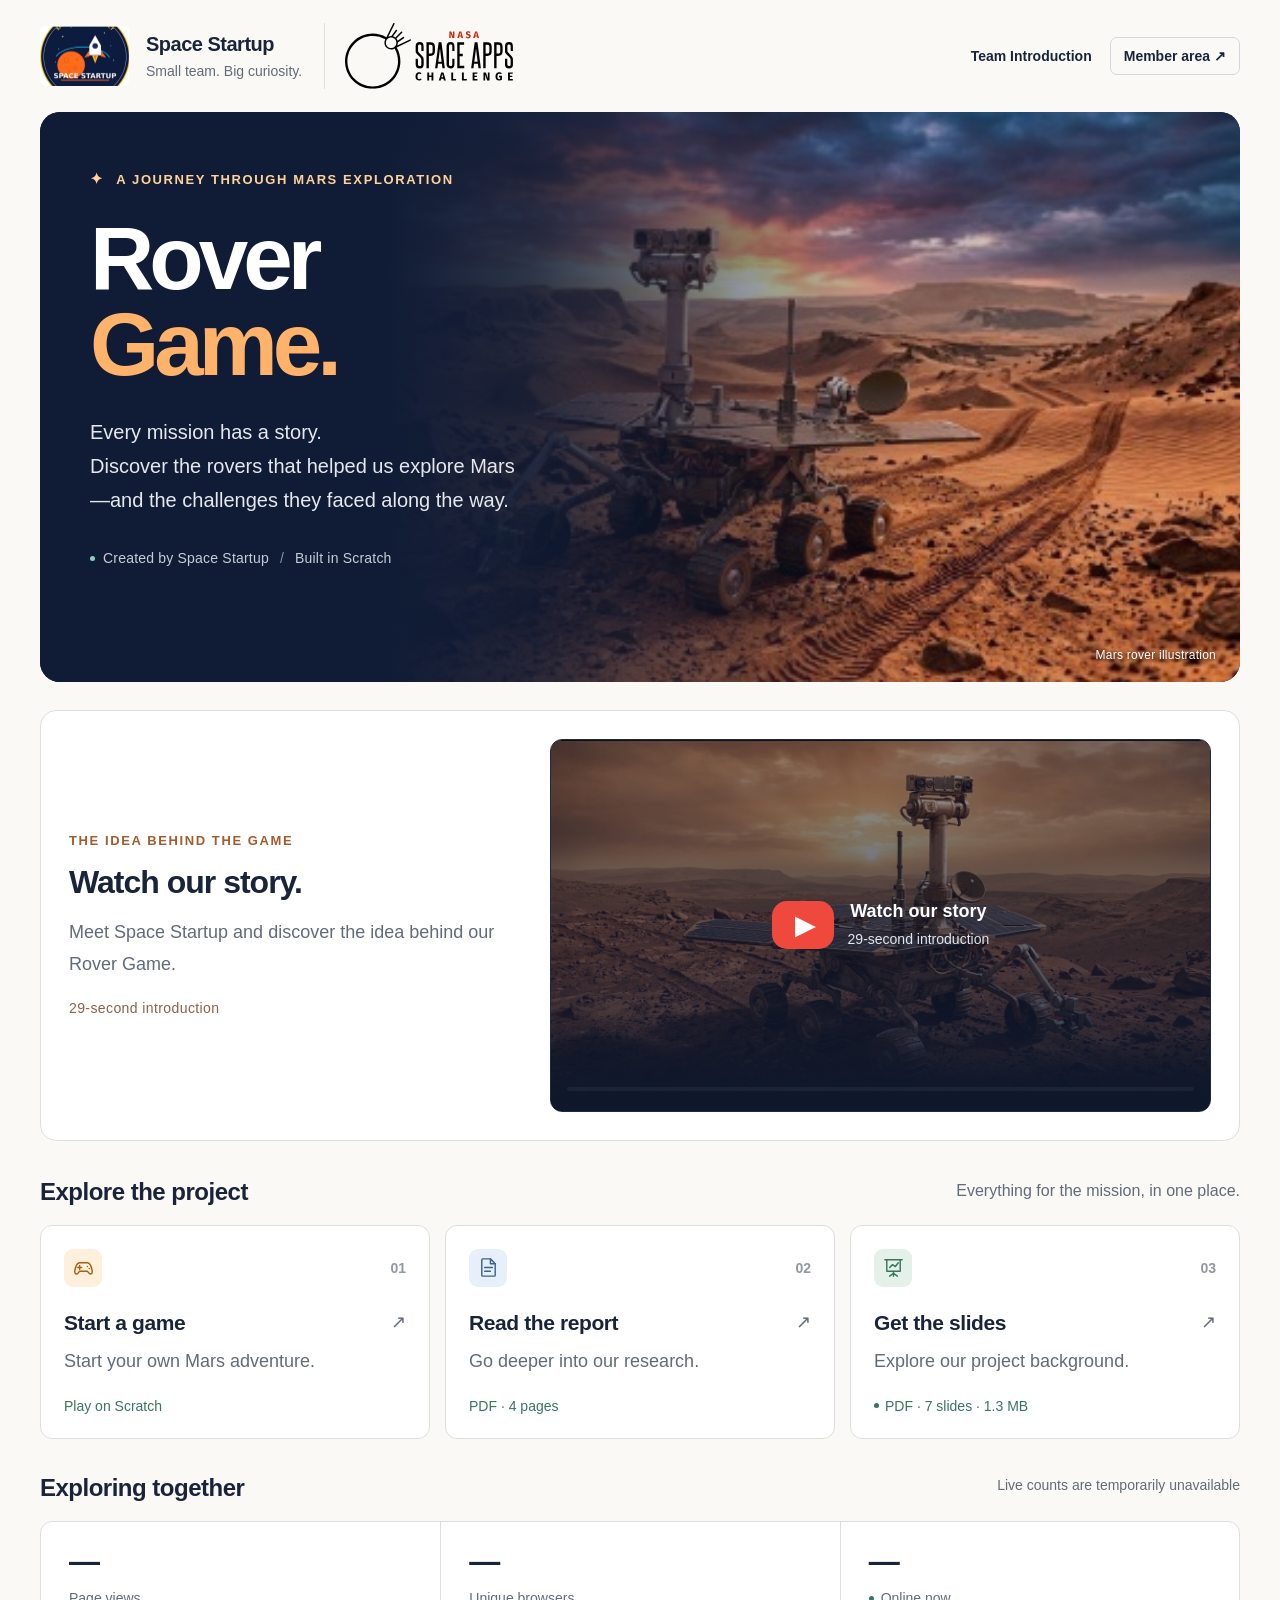
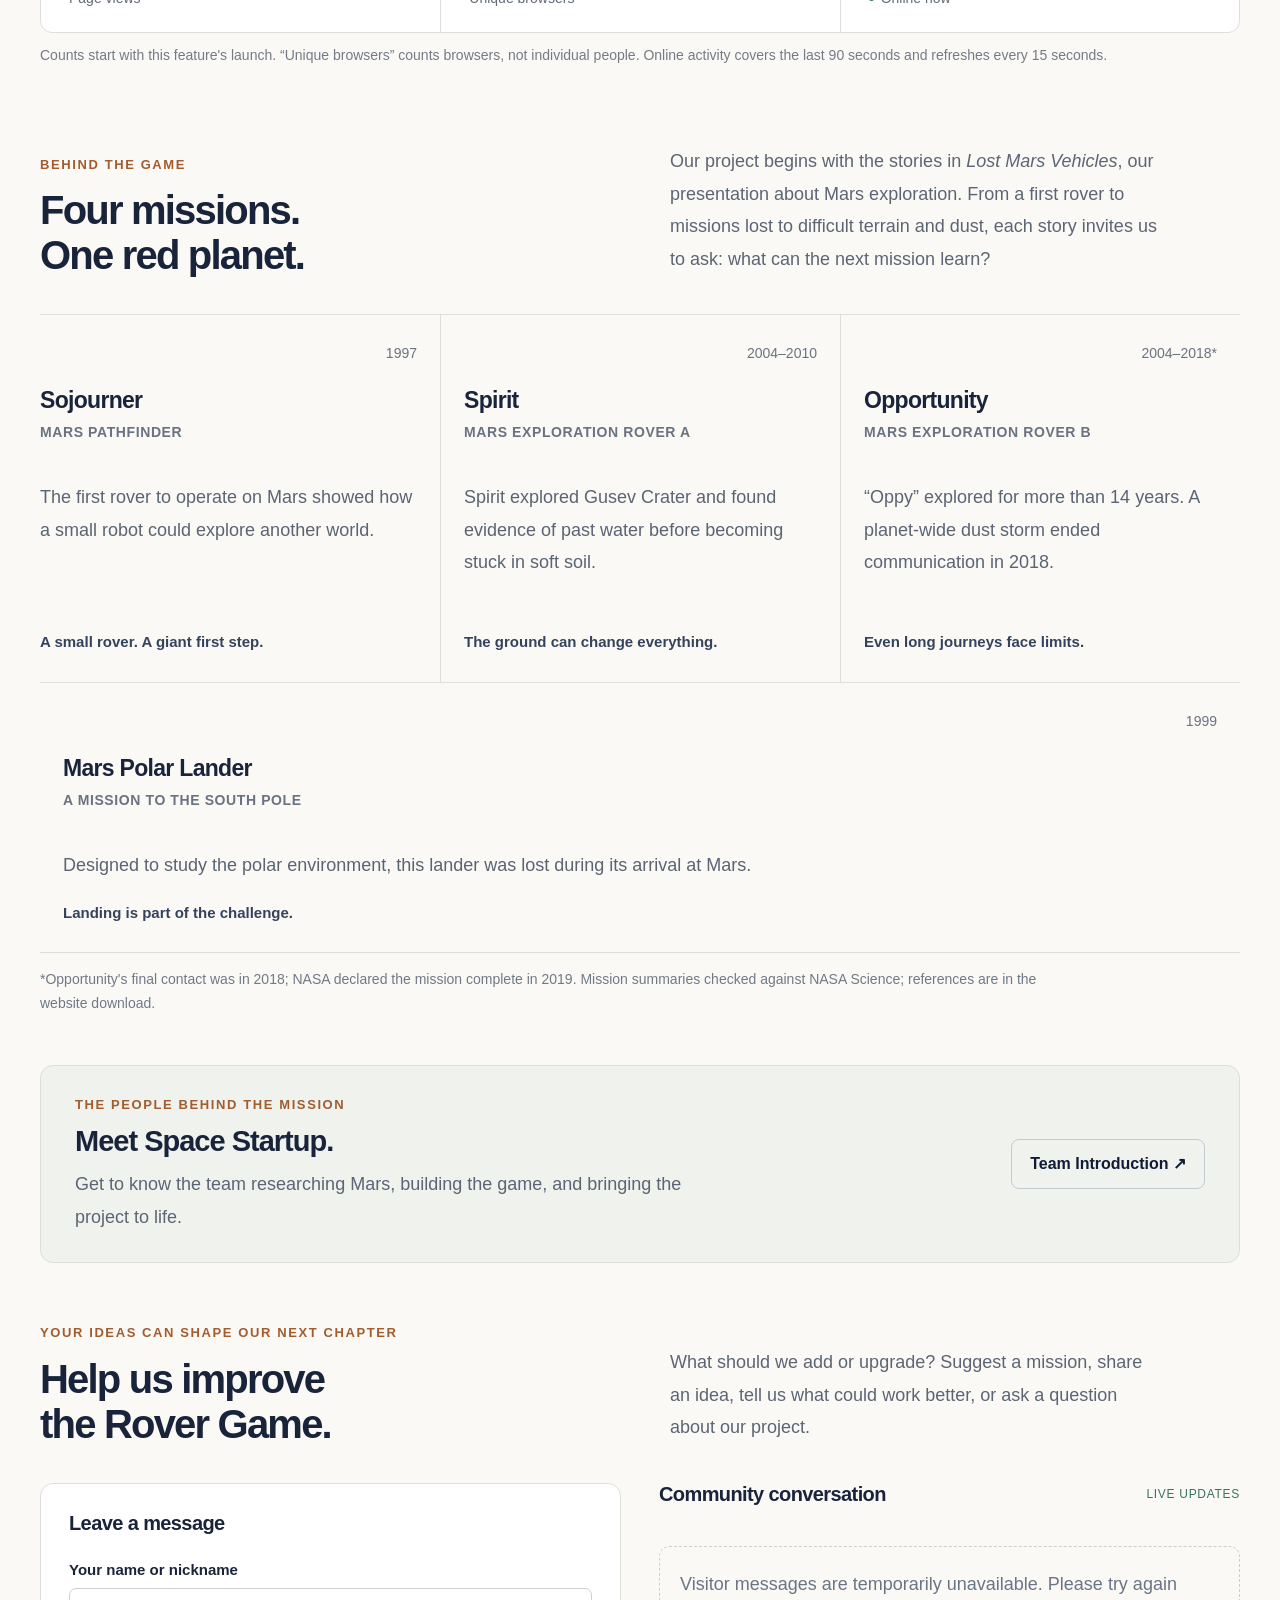
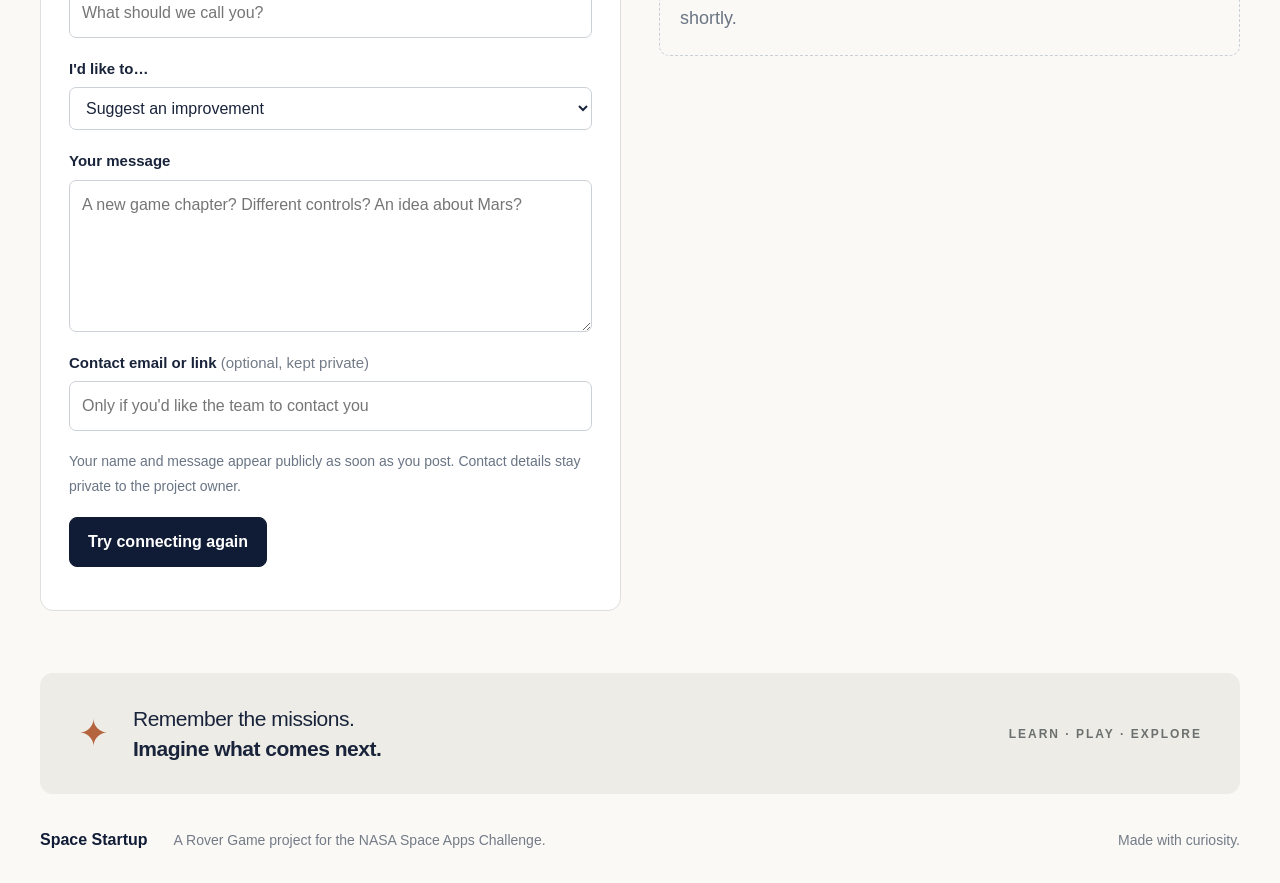
==== commit f5983246: "Update Rover banner image and enlarge supporting text across public pages" ====
--- a/index.html
+++ b/index.html
@@ -7,7 +7,7 @@
   <meta name="description" content="Explore the stories of Mars missions with Space Startup's Rover Game. Find our Scratch game, project video, report, and presentation.">
   <title>Rover Game | Space Startup</title>
   <link rel="icon" href="assets/space-startup-logo.png" type="image/png">
-  <link rel="stylesheet" href="styles.css?v=spaceapps-branding-20261115">
+  <link rel="stylesheet" href="styles.css?v=readable-text-20261115">
   <script src="links.js?v=resources-20261115" defer></script>
   <script src="community.js" defer></script>
 </head>
@@ -23,7 +23,7 @@
 
   <main id="main">
     <section class="hero wrap" aria-labelledby="project-title">
-      <img class="hero-image" src="assets/rover-hero.webp" width="1376" height="768" alt="Illustration of a rover on a rocky Martian landscape, from our project presentation" fetchpriority="high">
+      <img class="hero-image" src="assets/rover-banner-20261115.jpeg" width="432" height="254" alt="Illustration of a Mars rover on red terrain beneath a colorful sunset sky" fetchpriority="high">
       <div class="hero-shade"></div>
       <div class="hero-content">
         <p class="eyebrow"><span aria-hidden="true">✦</span> A journey through Mars exploration</p>
@@ -31,7 +31,7 @@
         <p class="hero-intro">Every mission has a story.<br>Discover the rovers that helped us explore Mars—and the challenges they faced along the way.</p>
         <div class="mission-tag"><span class="tag-dot" aria-hidden="true"></span> Created by Space Startup <span aria-hidden="true">/</span> Built in Scratch</div>
       </div>
-      <span class="image-caption">Illustration from our project slides</span>
+      <span class="image-caption">Mars rover illustration</span>
     </section>
 
     <section class="project-video-section wrap" id="project-video" aria-labelledby="project-video-title">
--- a/styles.css
+++ b/styles.css
@@ -25,3 +25,83 @@
 @media(max-width:760px){.site-header{flex-wrap:wrap;gap:16px;padding-block:18px}.header-branding{gap:18px}.spaceapps-logo-link{padding-left:16px}.spaceapps-logo{width:148px}.header-links{margin-left:auto}}
 @media(max-width:470px){.site-header{padding-block:15px}.header-branding{width:100%;justify-content:space-between;gap:12px}.spaceapps-logo-link{padding-left:12px}.spaceapps-logo{width:120px}}
 @media(max-width:360px){.header-branding{gap:8px}.spaceapps-logo{width:96px}}
+
+/* Readable supporting text across the public project pages. */
+body{font-size:16px}
+.site-header{flex-wrap:wrap}
+.brand span{font-size:14px}
+.header-links{font-size:14px}
+.eyebrow{font-size:12px;letter-spacing:1.6px}
+.hero{min-height:570px}
+.hero-image{width:78%;object-position:48% center}
+.hero-intro{font-size:18px;line-height:1.7;max-width:440px}
+.mission-tag{font-size:14px;line-height:1.7}
+.image-caption{font-size:12px;max-width:calc(100% - 48px);text-align:right}
+.section-top{align-items:flex-start;flex-wrap:wrap}
+.section-top h2{font-size:24px}
+.section-top>span{font-size:16px;line-height:1.6}
+.resource h3{font-size:21px;line-height:1.4}
+.resource>p{font-size:16px;line-height:1.7}
+.resource-number,.link-status{font-size:14px;line-height:1.6}
+.background-heading>p,.mission p{font-size:16px;line-height:1.8}
+.mission h3{font-size:23px}
+.mission-label,.mission-year{font-size:14px;line-height:1.6}
+.mission-label{min-height:45px}
+.lesson{font-size:15px;line-height:1.7}
+.mission-note{font-size:14px;line-height:1.7;max-width:1000px}
+.project-video-copy>p:last-of-type{font-size:16px;line-height:1.8;max-width:100%}
+.video-duration,.video-start small{font-size:14px;line-height:1.6}
+.video-start{font-size:18px}
+.visitor-grid span,.visitor-section .section-top>span{font-size:14px;line-height:1.6}
+.visitor-note{font-size:14px;line-height:1.7}
+.team-preview p:last-child{font-size:16px;line-height:1.8}
+.project-button{font-size:16px;white-space:normal}
+.review-form label{font-size:15px}
+.review-form input,.review-form select,.review-form textarea{font-size:16px}
+.form-note,.review-form #review-status{font-size:14px}
+.live-badge{font-size:12px;white-space:normal}
+.review-entry h4{font-size:18px}
+.review-meta,.review-kind,.team-reply strong{font-size:14px}
+.review-message,.team-reply,.empty-state{font-size:16px}
+.team-lead{font-size:18px}
+.member-role,.member-github{font-size:15px}
+.member-bio,.team-notice{font-size:16px}
+.site-footer{font-size:14px;flex-wrap:wrap}
+.site-footer strong{font-size:16px}
+.closing-label{font-size:12px}
+@media(min-width:761px){
+  .hero-content{padding-bottom:76px}
+  .hero-intro{font-size:20px}
+  .eyebrow{font-size:13px}
+  .background-heading>p,.mission p,.project-video-copy>p:last-of-type,.team-preview p:last-child,.review-message,.team-reply,.empty-state,.member-bio{font-size:18px}
+  .resource>p{font-size:18px}
+  .mission p{min-height:130px}
+}
+@media(max-width:1000px){
+  .hero-image{width:85%}
+  .header-branding{flex-wrap:wrap}
+}
+@media(max-width:760px){
+  .hero{min-height:0}
+  .hero-content{padding-bottom:76px}
+  .hero-image{width:100%;object-position:43% center}
+  .hero-intro{max-width:420px}
+  .mission-tag{max-width:100%}
+  .mission p{min-height:0}
+  .mission-label{min-height:0}
+  .resource{padding:22px}
+  .header-links{font-size:14px}
+}
+@media(max-width:470px){
+  .hero-intro{font-size:17px}
+  .hero .eyebrow{font-size:11px;letter-spacing:1.3px}
+  .hero .mission-tag{font-size:13px}
+  .hero .image-caption{font-size:12px}
+  .visitor-grid>div{padding:16px 9px}
+  .visitor-grid span{font-size:13px}
+  .visitor-note{font-size:13px}
+  .video-start{font-size:16px;gap:10px}
+  .video-start small{font-size:13px}
+  .header-links a:first-child{max-width:none}
+  .team-lead{font-size:17px}
+}
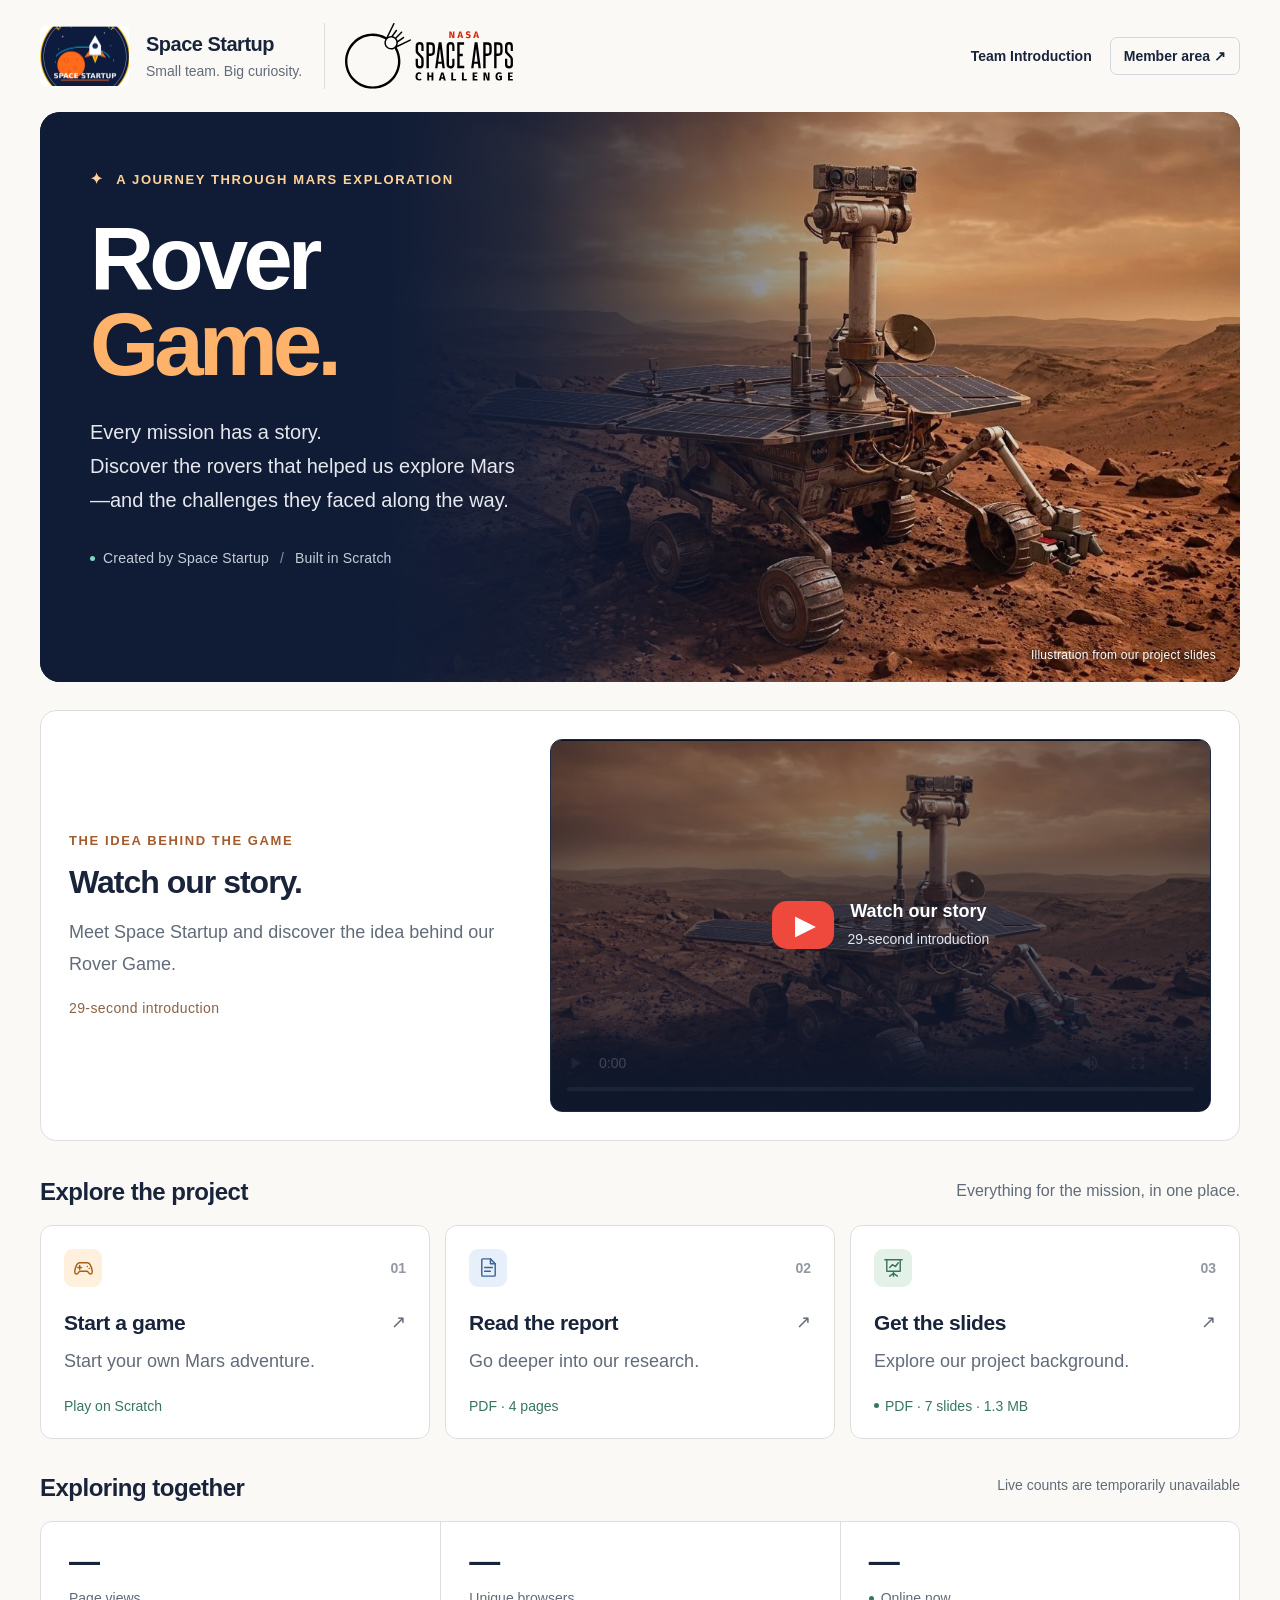
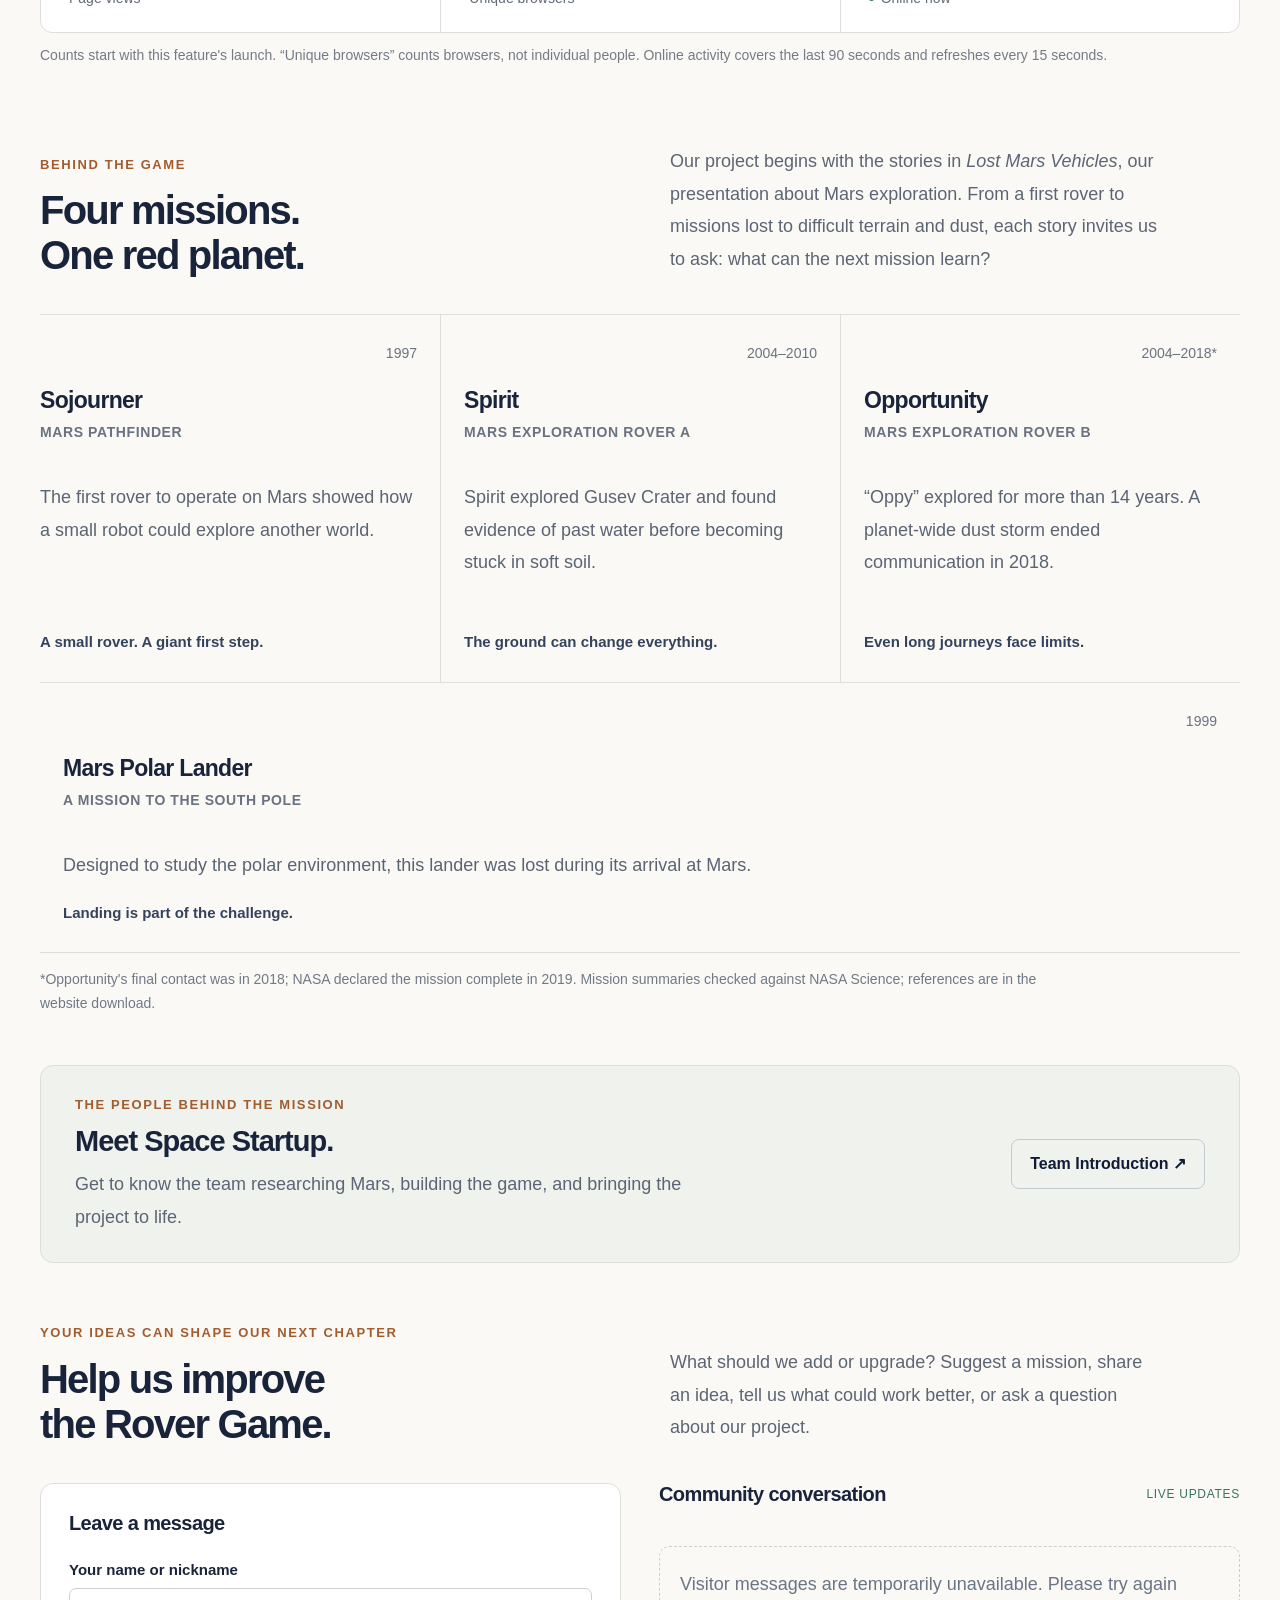
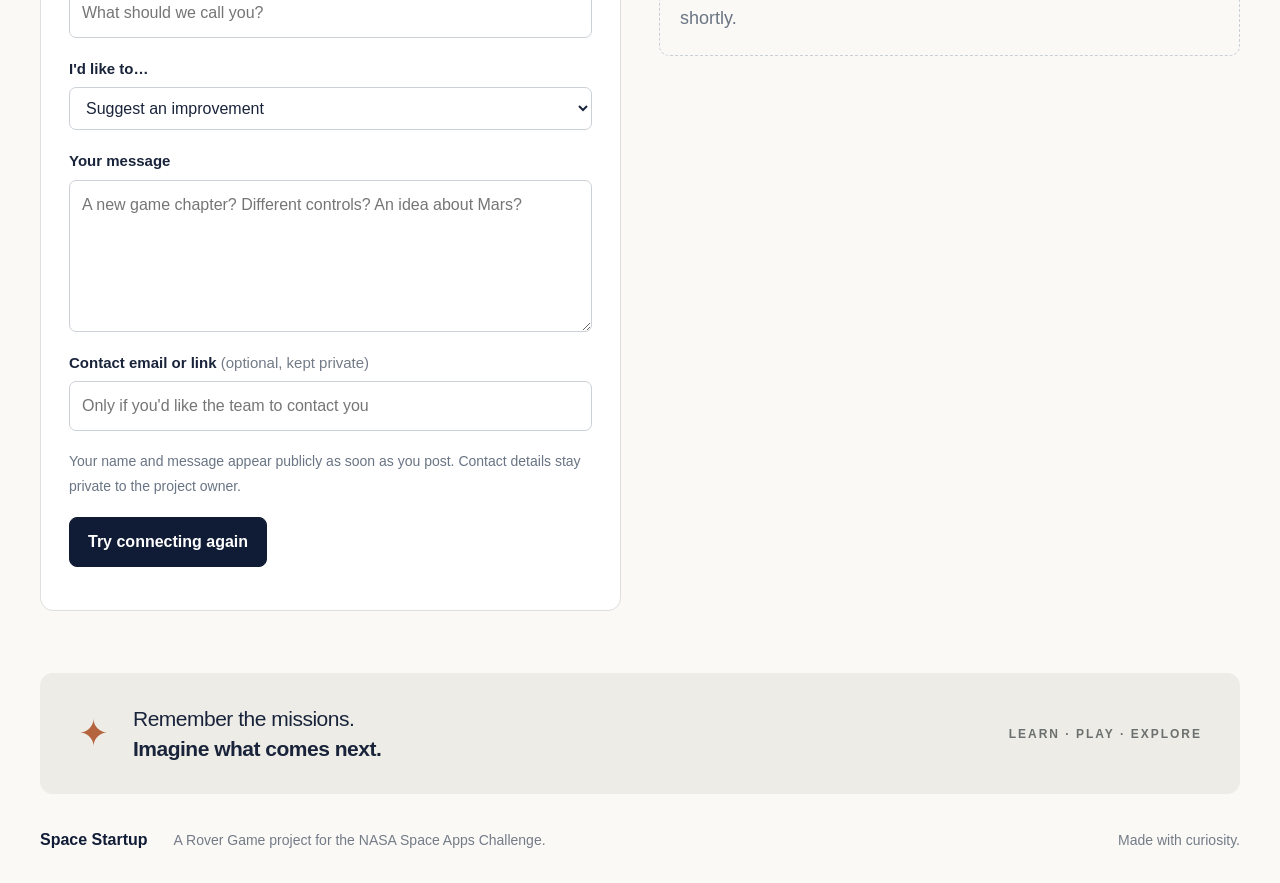
==== commit 5c3f4d80: "Restore the original Rover banner image" ====
--- a/index.html
+++ b/index.html
@@ -23,7 +23,7 @@
 
   <main id="main">
     <section class="hero wrap" aria-labelledby="project-title">
-      <img class="hero-image" src="assets/rover-banner-20261115.jpeg" width="432" height="254" alt="Illustration of a Mars rover on red terrain beneath a colorful sunset sky" fetchpriority="high">
+      <img class="hero-image" src="assets/rover-hero.webp" width="1376" height="768" alt="Illustration of a rover on a rocky Martian landscape, from our project presentation" fetchpriority="high">
       <div class="hero-shade"></div>
       <div class="hero-content">
         <p class="eyebrow"><span aria-hidden="true">✦</span> A journey through Mars exploration</p>
@@ -31,7 +31,7 @@
         <p class="hero-intro">Every mission has a story.<br>Discover the rovers that helped us explore Mars—and the challenges they faced along the way.</p>
         <div class="mission-tag"><span class="tag-dot" aria-hidden="true"></span> Created by Space Startup <span aria-hidden="true">/</span> Built in Scratch</div>
       </div>
-      <span class="image-caption">Mars rover illustration</span>
+      <span class="image-caption">Illustration from our project slides</span>
     </section>
 
     <section class="project-video-section wrap" id="project-video" aria-labelledby="project-video-title">
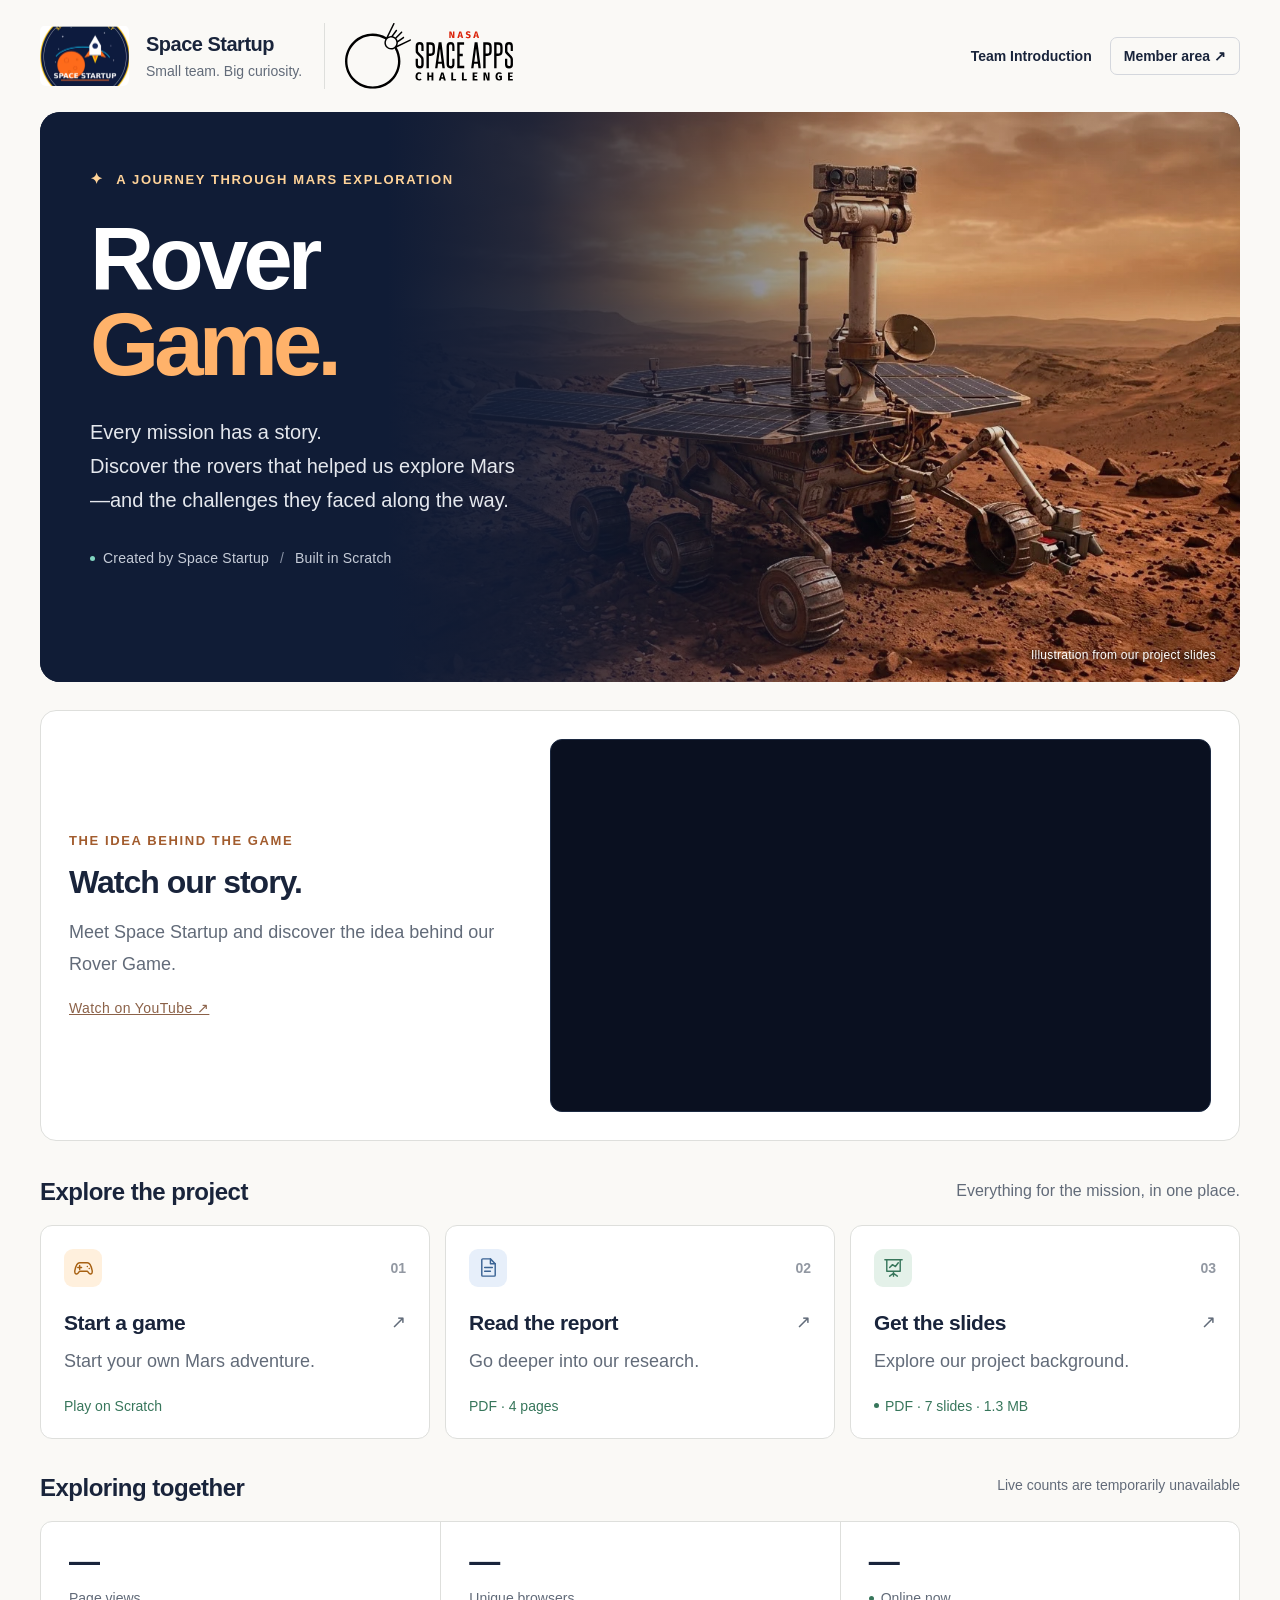
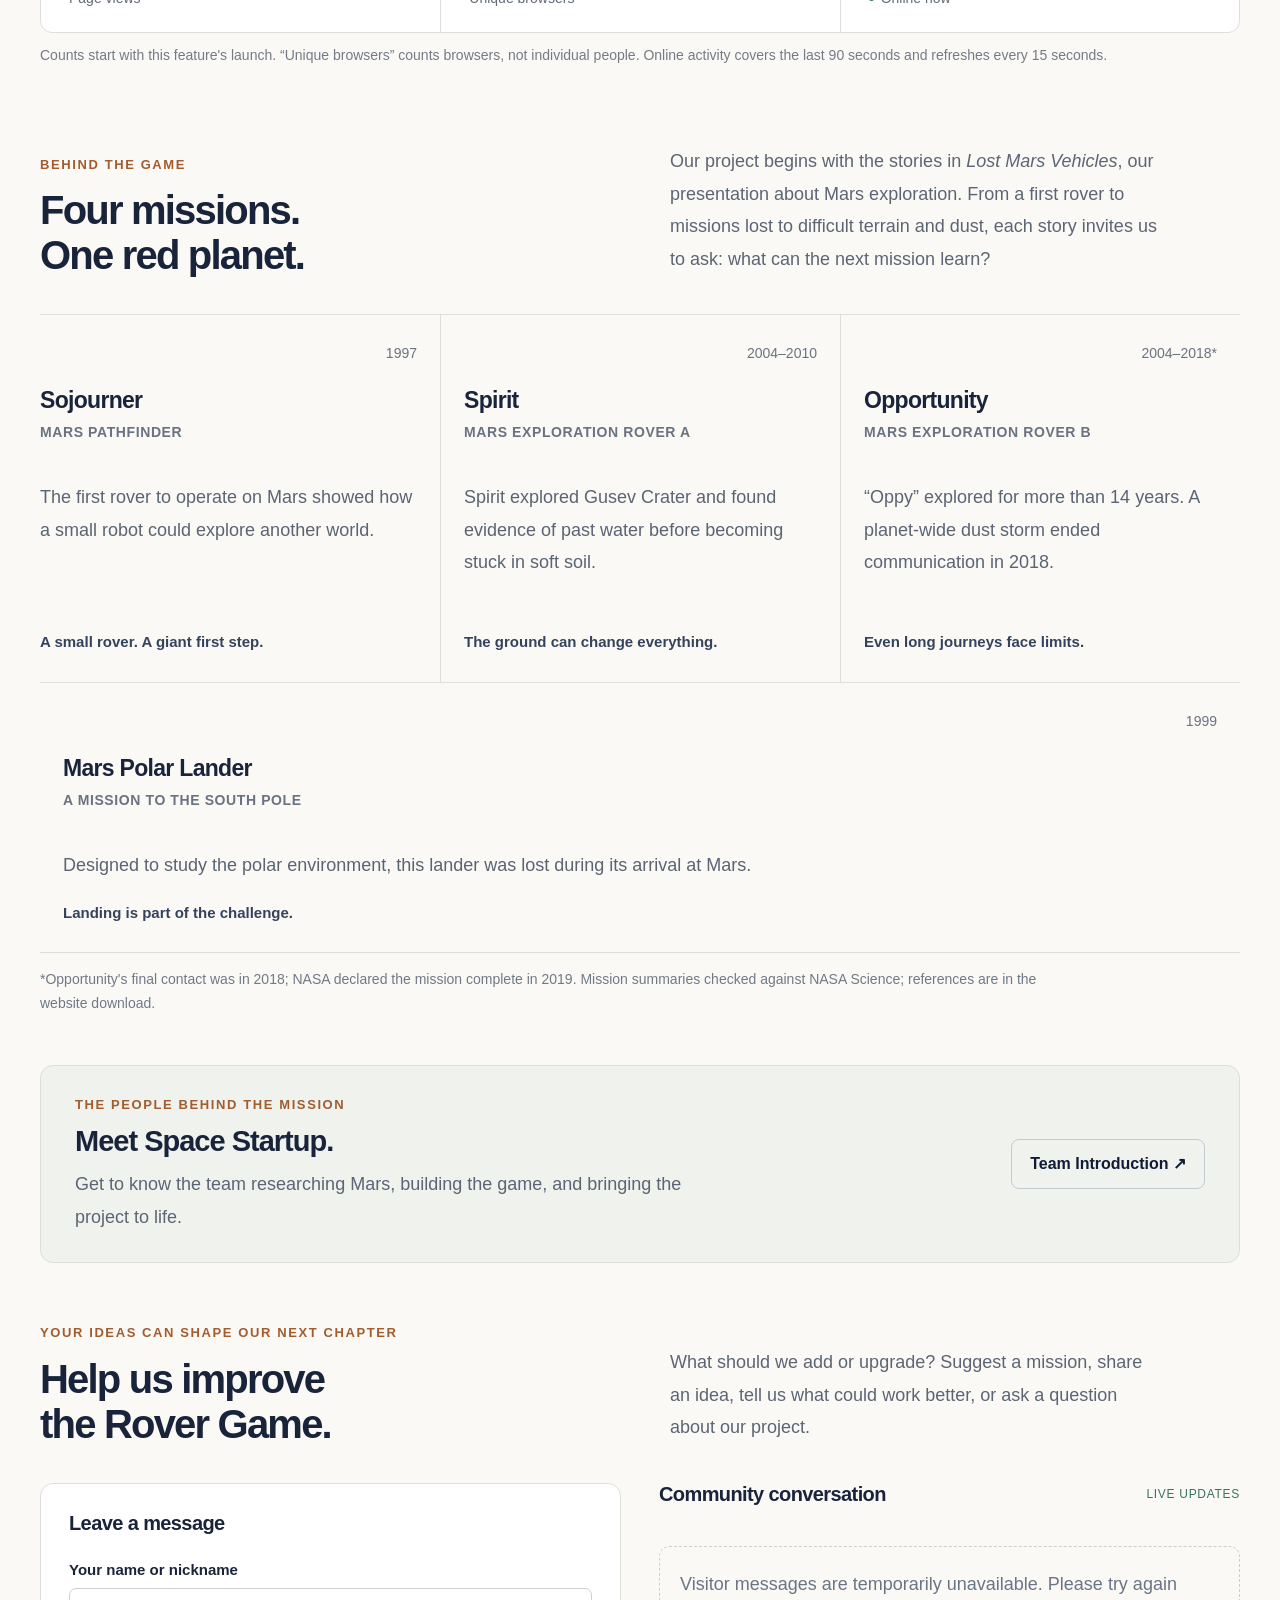
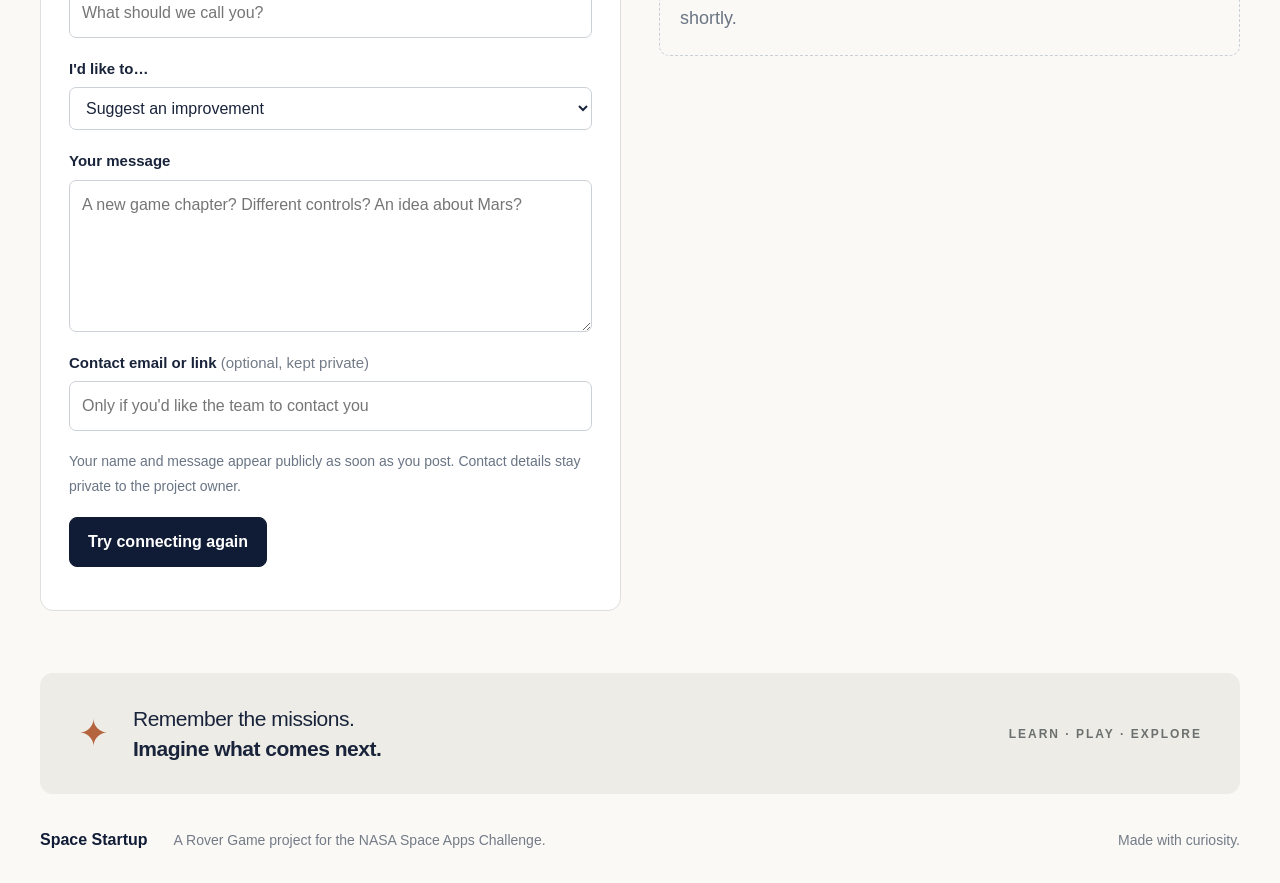
==== commit 9aeeb83a: "Use the Space Startup YouTube video in Watch our story" ====
--- a/index.html
+++ b/index.html
@@ -39,14 +39,10 @@
         <p class="eyebrow dark">The idea behind the game</p>
         <h2 id="project-video-title">Watch our story.</h2>
         <p>Meet Space Startup and discover the idea behind our Rover Game.</p>
-        <span class="video-duration">29-second introduction</span>
+        <a class="video-duration" href="https://youtu.be/cg17SCL2jJY" target="_blank" rel="noopener noreferrer">Watch on YouTube ↗</a>
       </div>
       <div class="project-video-player">
-        <video id="banner-video" controls playsinline preload="metadata" poster="assets/rover-hero.webp" aria-label="Space Startup project introduction">
-          <source src="https://space-startup-rover.lichen676.chatgpt.site/media/112.mp4" type="video/mp4">
-          Your browser cannot play this video. <a href="https://space-startup-rover.lichen676.chatgpt.site/media/112.mp4">Open the project video</a>.
-        </video>
-        <button class="video-start" id="video-start" type="button" aria-label="Play our 29-second project introduction"><span class="play-disc" aria-hidden="true">▶</span><span>Watch our story <small>29-second introduction</small></span></button>
+        <iframe src="https://www.youtube-nocookie.com/embed/cg17SCL2jJY" title="Space Startup — Watch our story" width="560" height="315" style="display:block;width:100%;height:auto;aspect-ratio:16/9;border:0" loading="lazy" referrerpolicy="strict-origin-when-cross-origin" allow="accelerometer; autoplay; clipboard-write; encrypted-media; gyroscope; picture-in-picture; web-share" allowfullscreen></iframe>
       </div>
     </section>
 
